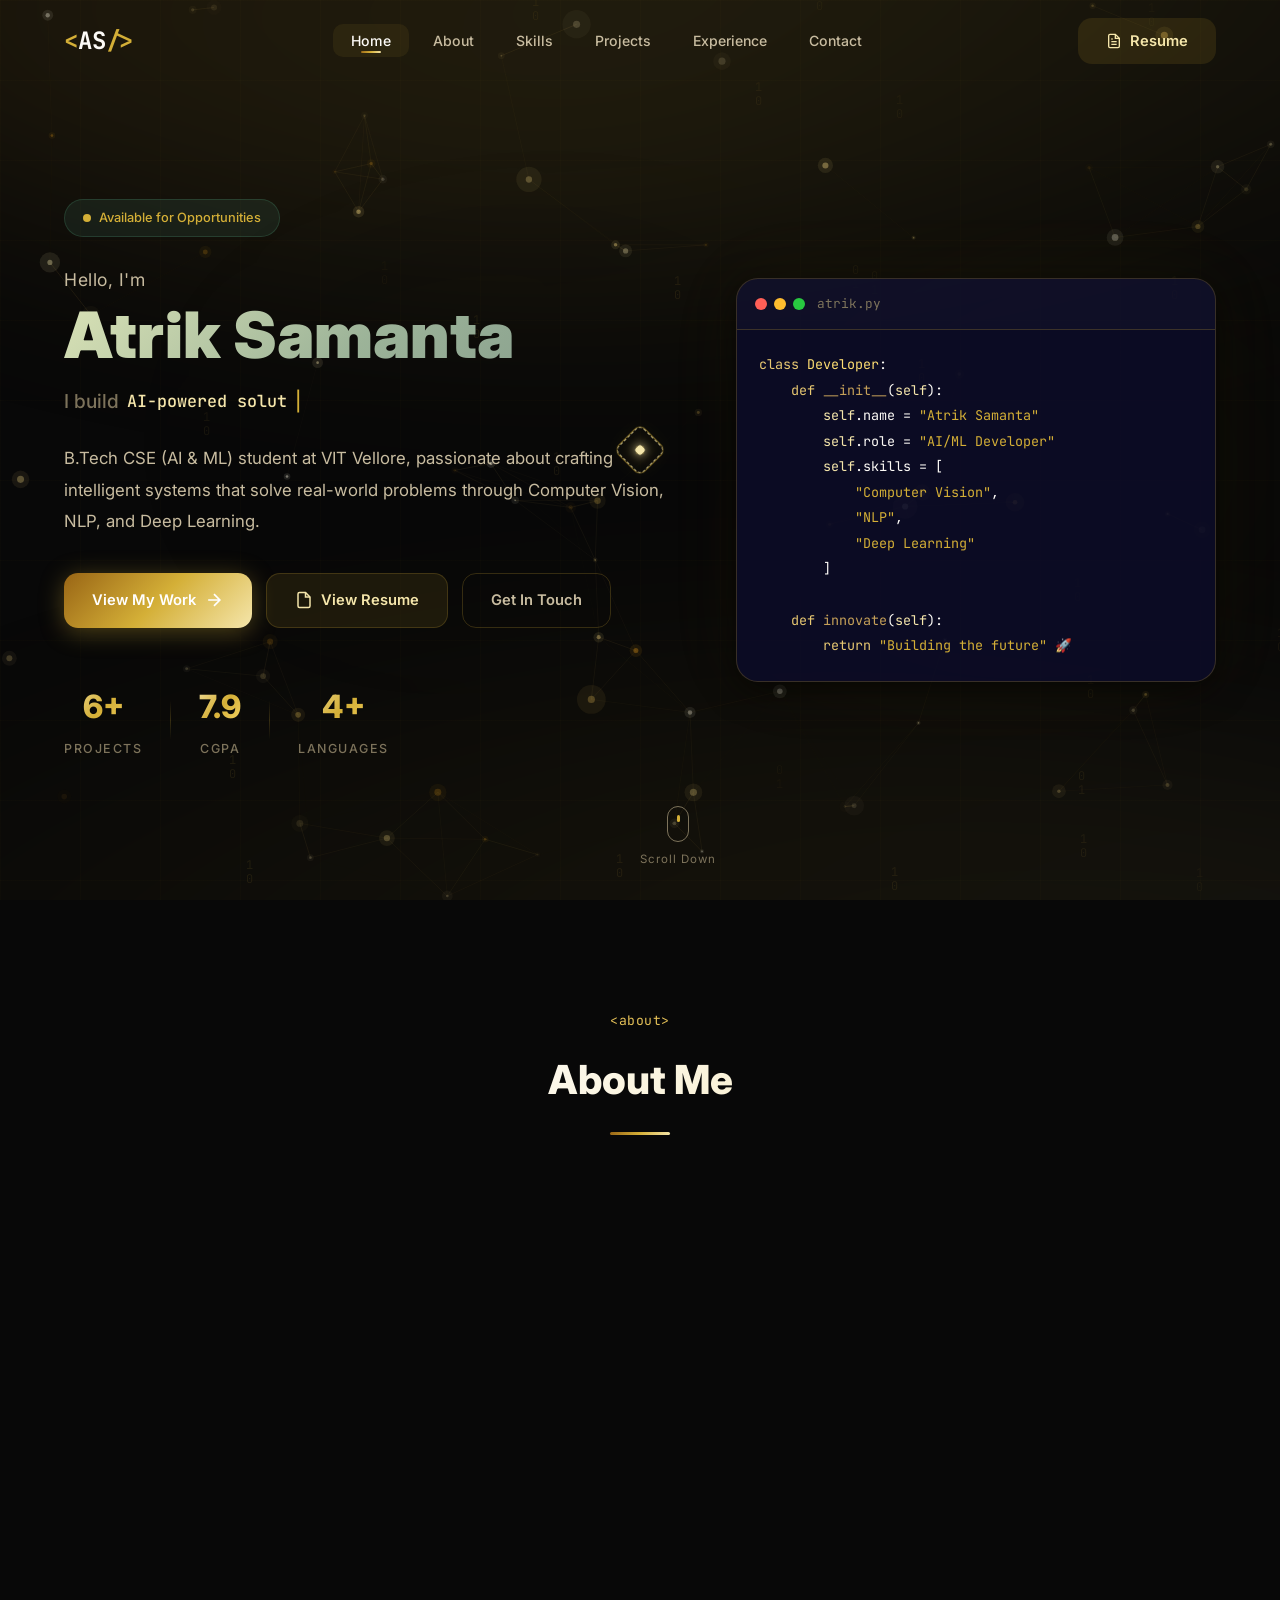
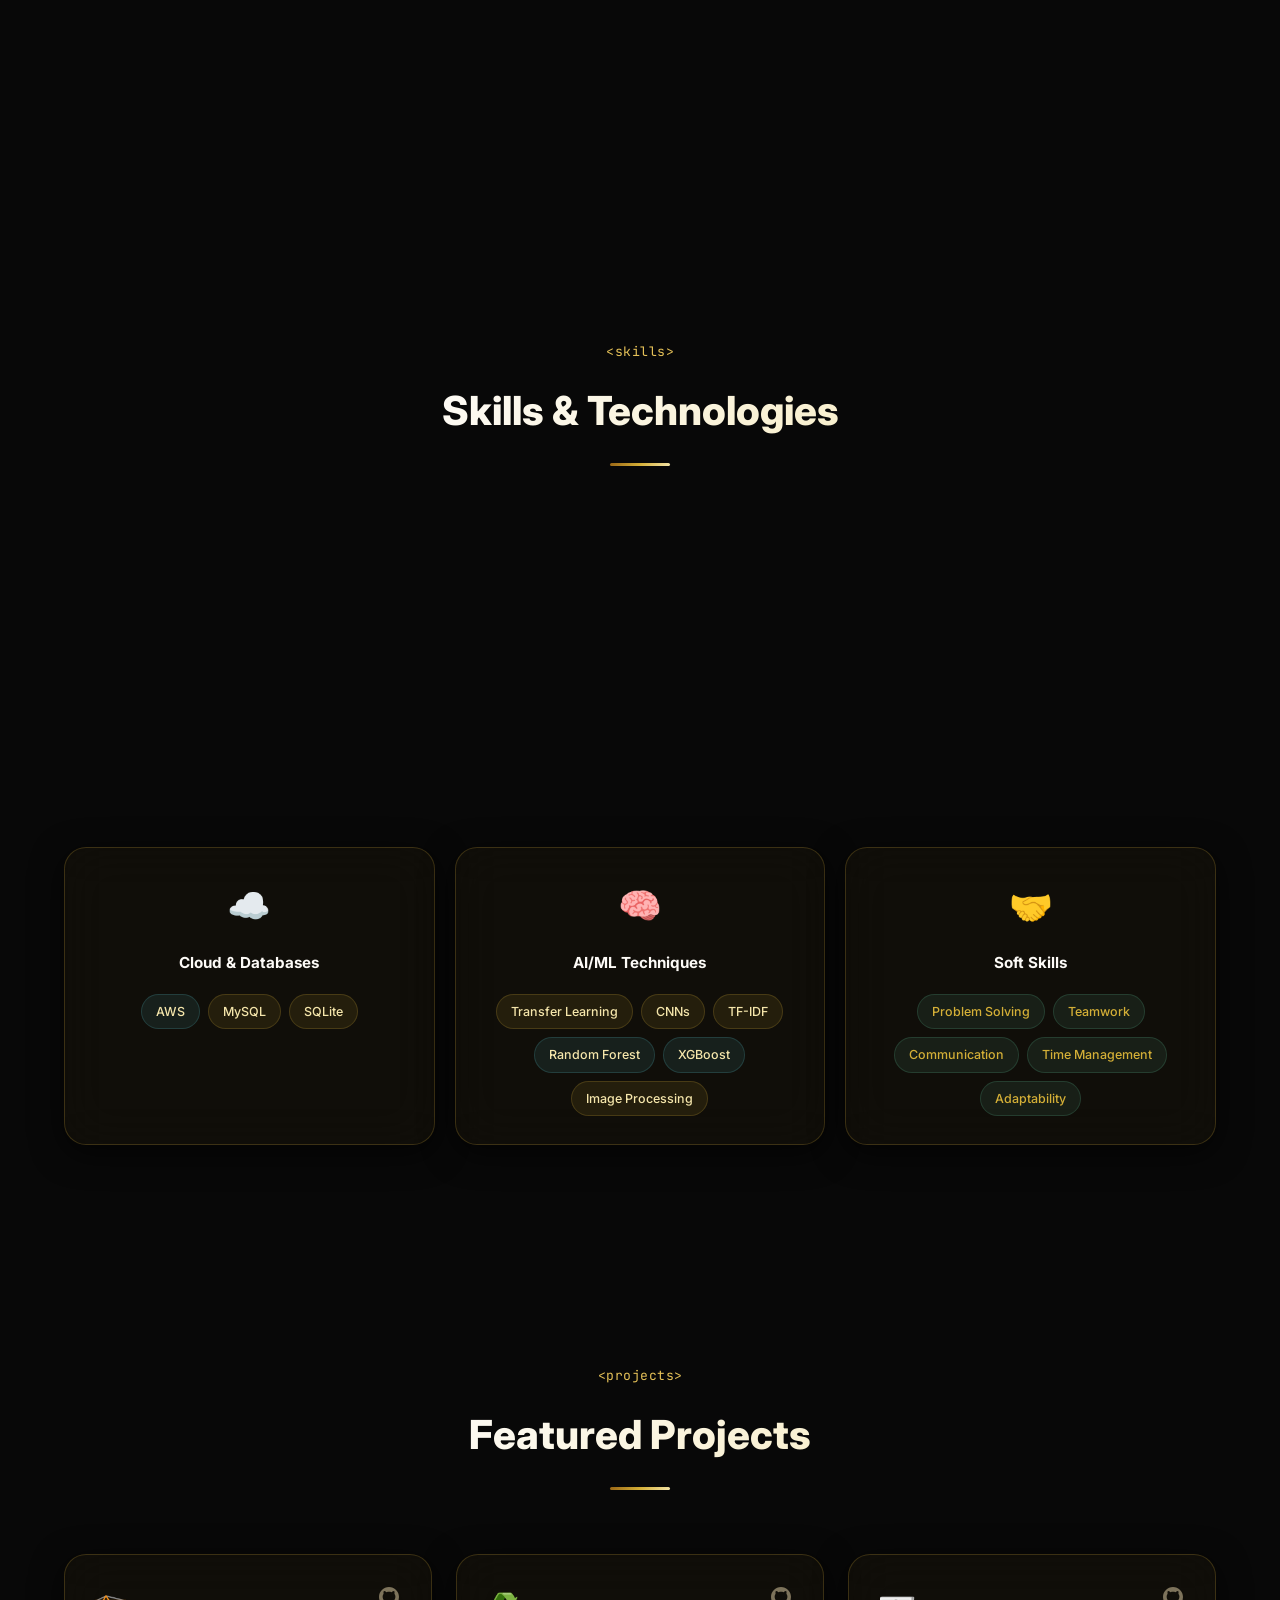
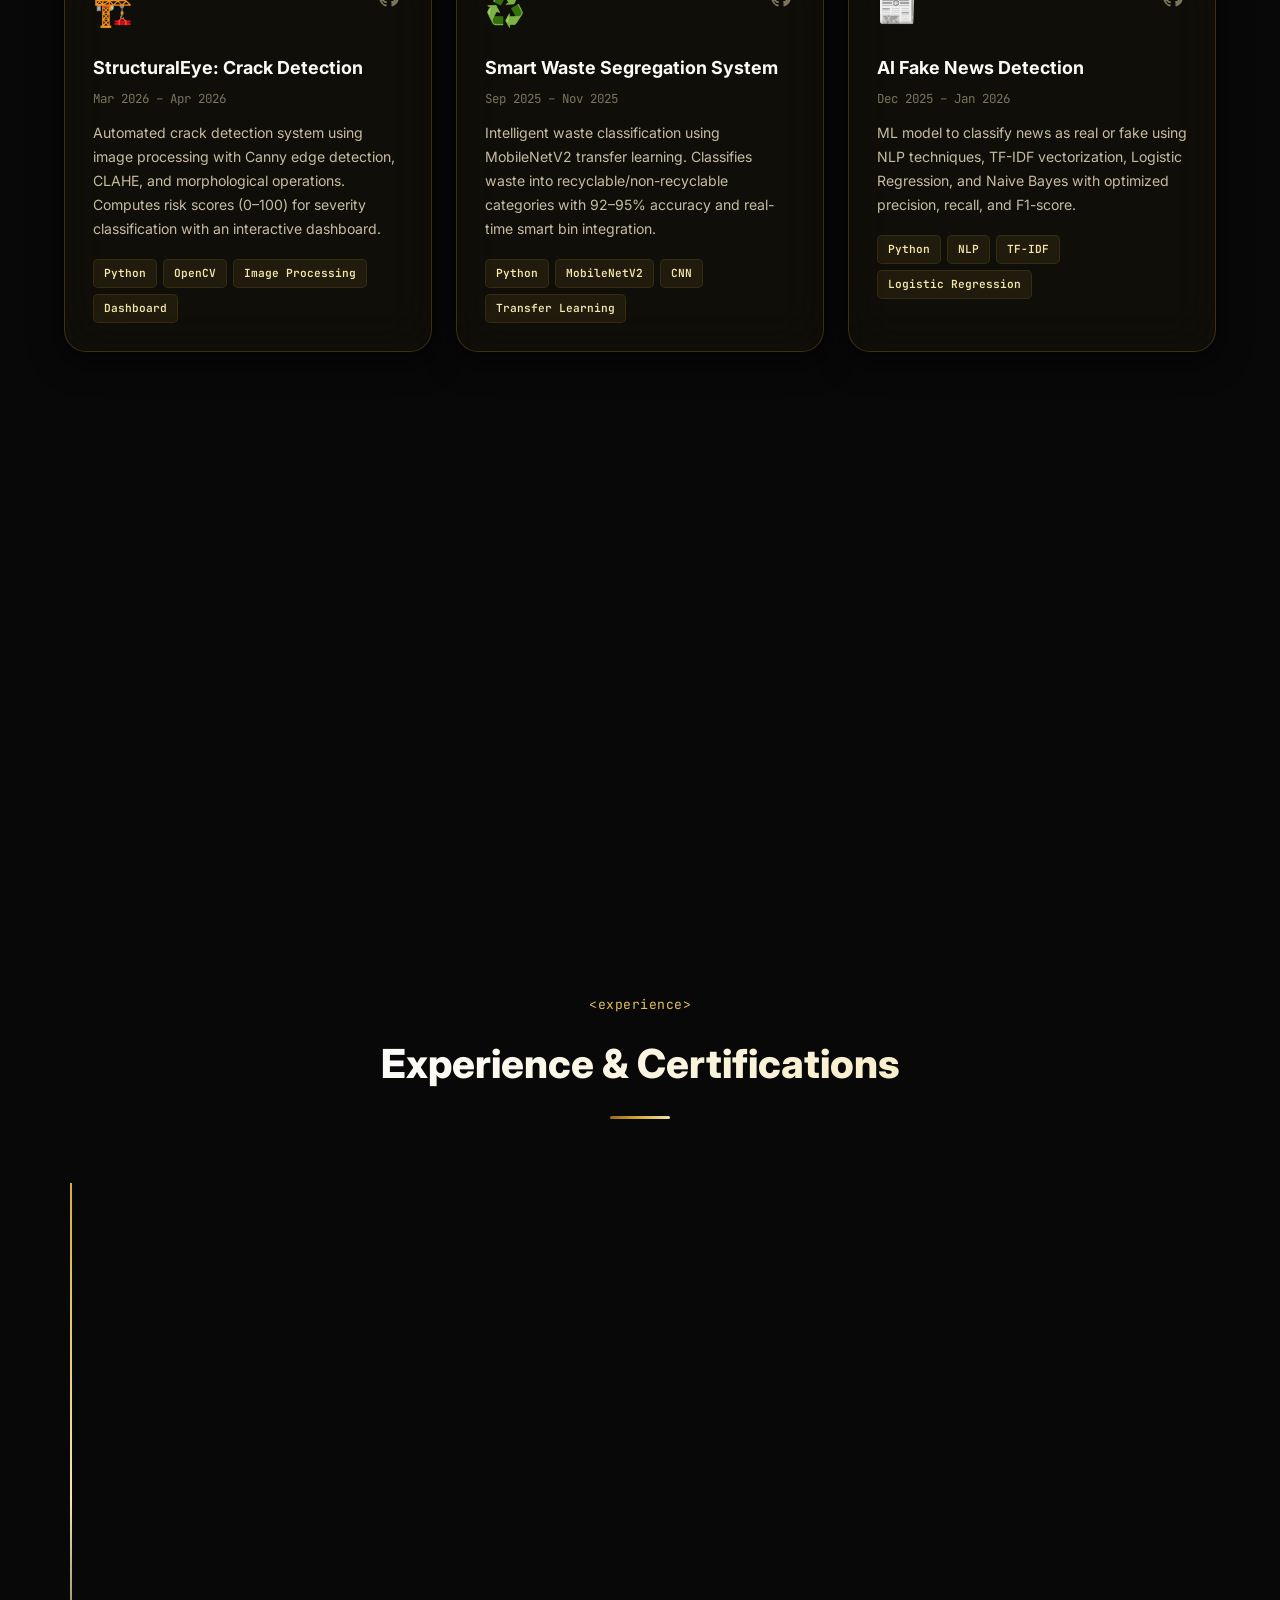
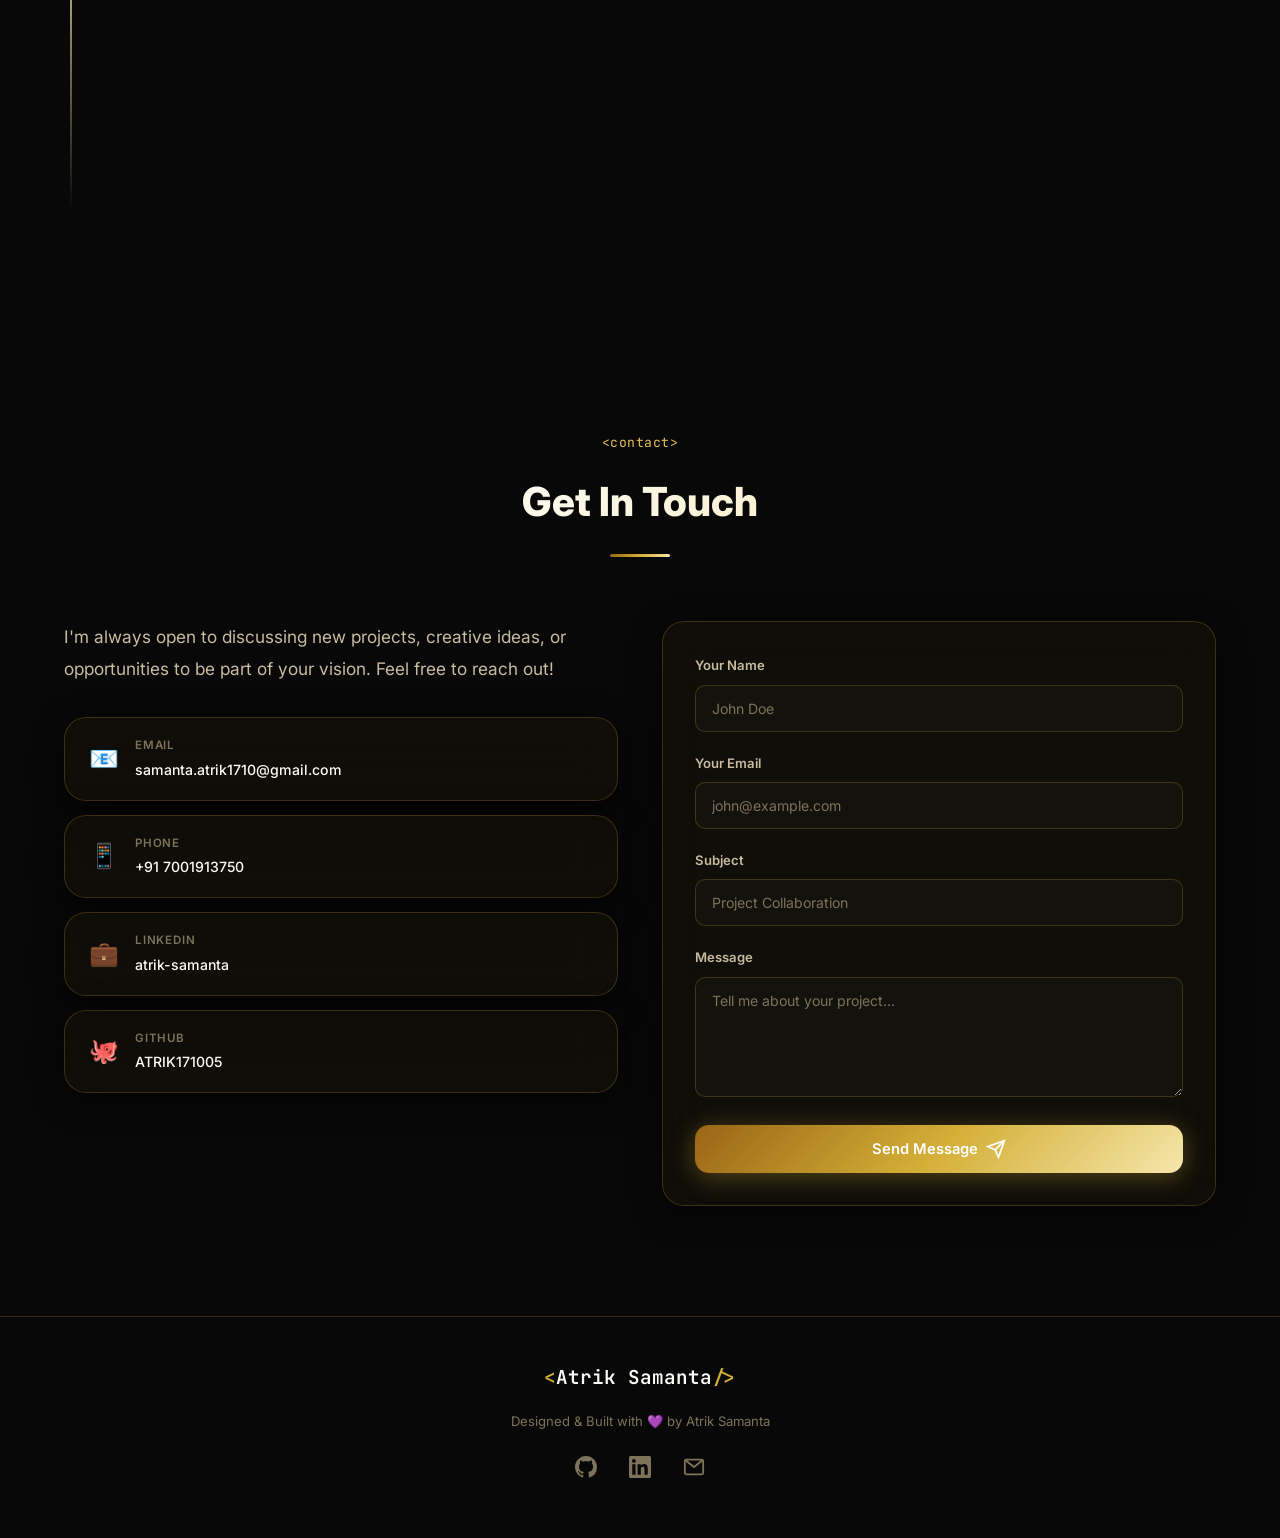
==== index.html @ 97727504 "feat: initial commit of Luxury Black & Gold Royal AI Portfolio with Diamond Stardust Cursor" ====
<!DOCTYPE html>
<html lang="en">
<head>
    <meta charset="UTF-8">
    <meta name="viewport" content="width=device-width, initial-scale=1.0">
    <meta name="description" content="Atrik Samanta — AI/ML Developer & Computer Science Student at VIT Vellore. Portfolio showcasing projects in Computer Vision, NLP, and Deep Learning.">
    <meta name="keywords" content="Atrik Samanta, AI, ML, Machine Learning, Computer Vision, NLP, Portfolio, VIT Vellore">
    <meta name="author" content="Atrik Samanta">
    <title>Atrik Samanta | AI/ML Developer Portfolio</title>
    <link rel="preconnect" href="https://fonts.googleapis.com">
    <link rel="preconnect" href="https://fonts.gstatic.com" crossorigin>
    <link href="https://fonts.googleapis.com/css2?family=Inter:wght@300;400;500;600;700;800;900&family=JetBrains+Mono:wght@400;500;600&display=swap" rel="stylesheet">
    <link rel="stylesheet" href="style.css">
</head>
<body>
    <!-- Interactive Cursor -->
    <div class="cursor-dot" id="cursorDot"></div>
    <div class="cursor-ring" id="cursorRing"></div>
    <canvas class="cursor-canvas" id="cursorCanvas"></canvas>

    <!-- Animated Background -->
    <div class="bg-animation">
        <div class="aurora aurora-1"></div>
        <div class="aurora aurora-2"></div>
        <div class="aurora aurora-3"></div>
        <canvas id="particleCanvas" class="particle-canvas"></canvas>
        <div class="floating-ai-glyphs">
            <div class="ai-glyph glyph-1">f(x) = σ(W<sup>T</sup>x + b)</div>
            <div class="ai-glyph glyph-2">01001001 01001110</div>
            <div class="ai-glyph glyph-3">∇L(θ) = ∂J/∂W</div>
            <div class="ai-glyph glyph-4">import torch.nn as nn</div>
            <div class="ai-glyph glyph-5">Epoch 100/100 • loss: 0.012</div>
            <div class="ai-glyph glyph-6">Transformer • Attention(Q,K,V)</div>
            <div class="ai-glyph glyph-7">CNN • YOLO • MobileNetV2</div>
            <div class="ai-glyph glyph-8">λ = 0.001 • Adam(lr=3e-4)</div>
        </div>
        <div class="grid-overlay"></div>
    </div>

    <!-- Resume Modal -->
    <div class="resume-modal" id="resumeModal">
        <div class="resume-modal-overlay" id="resumeOverlay"></div>
        <div class="resume-modal-content">
            <div class="resume-modal-header">
                <h3>📄 My Resume</h3>
                <div class="resume-actions">
                    <a href="resume.pdf" download="Atrik_Samanta_Resume.pdf" class="btn btn-small btn-accent">
                        <svg width="16" height="16" viewBox="0 0 24 24" fill="none" stroke="currentColor" stroke-width="2"><path d="M21 15v4a2 2 0 01-2 2H5a2 2 0 01-2-2v-4M7 10l5 5 5-5M12 15V3"/></svg>
                        <span>Download</span>
                    </a>
                    <button class="resume-close" id="resumeClose">
                        <svg width="24" height="24" viewBox="0 0 24 24" fill="none" stroke="currentColor" stroke-width="2"><path d="M18 6L6 18M6 6l12 12"/></svg>
                    </button>
                </div>
            </div>
            <div class="resume-modal-body">
                <iframe src="resume.pdf" id="resumeFrame" title="Resume"></iframe>
            </div>
        </div>
    </div>

    <!-- Navigation -->
    <nav class="navbar" id="navbar">
        <div class="nav-container">
            <a href="#hero" class="nav-logo">
                <span class="logo-bracket">&lt;</span>AS<span class="logo-bracket">/&gt;</span>
            </a>
            <ul class="nav-links" id="navLinks">
                <li><a href="#hero" class="nav-link active">Home</a></li>
                <li><a href="#about" class="nav-link">About</a></li>
                <li><a href="#skills" class="nav-link">Skills</a></li>
                <li><a href="#projects" class="nav-link">Projects</a></li>
                <li><a href="#experience" class="nav-link">Experience</a></li>
                <li><a href="#contact" class="nav-link">Contact</a></li>
            </ul>
            <div class="nav-right">
                <button class="btn btn-nav btn-resume" id="navResumeBtn">
                    <svg width="16" height="16" viewBox="0 0 24 24" fill="none" stroke="currentColor" stroke-width="2"><path d="M14 2H6a2 2 0 00-2 2v16a2 2 0 002 2h12a2 2 0 002-2V8z"/><polyline points="14 2 14 8 20 8"/><line x1="16" y1="13" x2="8" y2="13"/><line x1="16" y1="17" x2="8" y2="17"/><polyline points="10 9 9 9 8 9"/></svg>
                    <span>Resume</span>
                </button>
                <button class="nav-toggle" id="navToggle" aria-label="Toggle navigation">
                    <span></span><span></span><span></span>
                </button>
            </div>
        </div>
    </nav>

    <!-- Hero Section -->
    <section class="hero" id="hero">
        <div class="hero-content">
            <div class="hero-badge">
                <span class="badge-dot"></span>
                <span>Available for Opportunities</span>
            </div>
            <h1 class="hero-title">
                <span class="hero-greeting">Hello, I'm</span>
                <span class="hero-name" id="heroName">Atrik Samanta</span>
                <span class="hero-role">
                    <span class="role-prefix">I build</span>
                    <span class="typed-text" id="typedText"></span>
                    <span class="cursor-blink">|</span>
                </span>
            </h1>
            <p class="hero-description">
                B.Tech CSE (AI & ML) student at VIT Vellore, passionate about crafting intelligent systems 
                that solve real-world problems through Computer Vision, NLP, and Deep Learning.
            </p>
            <div class="hero-cta">
                <a href="#projects" class="btn btn-primary">
                    <span>View My Work</span>
                    <svg width="20" height="20" viewBox="0 0 24 24" fill="none" stroke="currentColor" stroke-width="2"><path d="M5 12h14M12 5l7 7-7 7"/></svg>
                </a>
                <button class="btn btn-secondary" id="heroResumeBtn">
                    <svg width="18" height="18" viewBox="0 0 24 24" fill="none" stroke="currentColor" stroke-width="2"><path d="M14 2H6a2 2 0 00-2 2v16a2 2 0 002 2h12a2 2 0 002-2V8z"/><polyline points="14 2 14 8 20 8"/></svg>
                    <span>View Resume</span>
                </button>
                <a href="#contact" class="btn btn-ghost">
                    <span>Get In Touch</span>
                </a>
            </div>
            <div class="hero-stats">
                <div class="stat">
                    <span class="stat-number" data-count="6">0</span>
                    <span class="stat-label">Projects</span>
                </div>
                <div class="stat-divider"></div>
                <div class="stat">
                    <span class="stat-number" data-count="7.9">0</span>
                    <span class="stat-label">CGPA</span>
                </div>
                <div class="stat-divider"></div>
                <div class="stat">
                    <span class="stat-number" data-count="4">0</span>
                    <span class="stat-label">Languages</span>
                </div>
            </div>
        </div>
        <div class="hero-visual">
            <div class="code-window">
                <div class="code-header">
                    <div class="code-dots">
                        <span class="dot dot-red"></span>
                        <span class="dot dot-yellow"></span>
                        <span class="dot dot-green"></span>
                    </div>
                    <span class="code-title">atrik.py</span>
                </div>
                <pre class="code-body"><code><span class="code-keyword">class</span> <span class="code-class">Developer</span>:
    <span class="code-keyword">def</span> <span class="code-func">__init__</span>(<span class="code-param">self</span>):
        <span class="code-param">self</span>.name = <span class="code-string">"Atrik Samanta"</span>
        <span class="code-param">self</span>.role = <span class="code-string">"AI/ML Developer"</span>
        <span class="code-param">self</span>.skills = [
            <span class="code-string">"Computer Vision"</span>,
            <span class="code-string">"NLP"</span>,
            <span class="code-string">"Deep Learning"</span>
        ]

    <span class="code-keyword">def</span> <span class="code-func">innovate</span>(<span class="code-param">self</span>):
        <span class="code-keyword">return</span> <span class="code-string">"Building the future"</span> <span class="code-comment">🚀</span></code></pre>
            </div>
        </div>
        <div class="scroll-indicator">
            <div class="scroll-mouse">
                <div class="scroll-wheel"></div>
            </div>
            <span>Scroll Down</span>
        </div>
    </section>

    <!-- About Section -->
    <section class="section" id="about">
        <div class="container">
            <div class="section-header">
                <span class="section-tag">&lt;about&gt;</span>
                <h2 class="section-title">About Me</h2>
                <div class="section-line"></div>
            </div>
            <div class="about-grid">
                <div class="about-text">
                    <p class="about-intro">
                        I'm a <span class="highlight">Computer Science & Engineering</span> student specializing in 
                        <span class="highlight">Artificial Intelligence & Machine Learning</span> at 
                        <span class="highlight">VIT Vellore</span> (2023–2027).
                    </p>
                    <p>
                        My passion lies at the intersection of AI and real-world impact. From building crack detection 
                        systems for structural safety to developing intelligent waste segregation models, I love turning 
                        complex problems into elegant, data-driven solutions.
                    </p>
                    <p>
                        Beyond the code, I've led event management as the Events Head of The Otaku Club and speak 
                        four languages — English, Hindi, Bengali, and German.
                    </p>
                    <div class="about-info-grid">
                        <div class="info-item">
                            <span class="info-icon">🎓</span>
                            <div>
                                <span class="info-label">Education</span>
                                <span class="info-value">B.Tech CSE (AI & ML)</span>
                            </div>
                        </div>
                        <div class="info-item">
                            <span class="info-icon">🏫</span>
                            <div>
                                <span class="info-label">University</span>
                                <span class="info-value">VIT Vellore</span>
                            </div>
                        </div>
                        <div class="info-item">
                            <span class="info-icon">📊</span>
                            <div>
                                <span class="info-label">CGPA</span>
                                <span class="info-value">7.9</span>
                            </div>
                        </div>
                        <div class="info-item">
                            <span class="info-icon">🌐</span>
                            <div>
                                <span class="info-label">Languages</span>
                                <span class="info-value">EN, HI, BN, DE</span>
                            </div>
                        </div>
                    </div>
                </div>
                <div class="about-card">
                    <div class="glass-card interests-card">
                        <h3>Areas of Interest</h3>
                        <div class="interest-tags">
                            <span class="interest-tag">🤖 Artificial Intelligence</span>
                            <span class="interest-tag">🧠 Machine Learning</span>
                            <span class="interest-tag">🔮 Deep Learning</span>
                            <span class="interest-tag">👁️ Computer Vision</span>
                            <span class="interest-tag">💬 Natural Language Processing</span>
                            <span class="interest-tag">📦 Operations Research</span>
                        </div>
                    </div>
                </div>
            </div>
        </div>
    </section>

    <!-- Skills Section -->
    <section class="section" id="skills">
        <div class="container">
            <div class="section-header">
                <span class="section-tag">&lt;skills&gt;</span>
                <h2 class="section-title">Skills & Technologies</h2>
                <div class="section-line"></div>
            </div>
            <div class="skills-grid">
                <div class="skill-category glass-card">
                    <div class="skill-icon">💻</div>
                    <h3>Languages</h3>
                    <div class="skill-tags">
                        <span class="skill-tag" data-level="advanced">Python</span>
                        <span class="skill-tag" data-level="advanced">C</span>
                        <span class="skill-tag" data-level="advanced">C++</span>
                        <span class="skill-tag" data-level="intermediate">Java</span>
                        <span class="skill-tag" data-level="intermediate">R</span>
                        <span class="skill-tag" data-level="advanced">SQL</span>
                        <span class="skill-tag" data-level="intermediate">HTML</span>
                        <span class="skill-tag" data-level="intermediate">JavaScript</span>
                        <span class="skill-tag" data-level="intermediate">CSS</span>
                    </div>
                </div>
                <div class="skill-category glass-card">
                    <div class="skill-icon">⚙️</div>
                    <h3>Frameworks & Libraries</h3>
                    <div class="skill-tags">
                        <span class="skill-tag" data-level="advanced">OpenCV</span>
                        <span class="skill-tag" data-level="advanced">NumPy</span>
                        <span class="skill-tag" data-level="advanced">Pandas</span>
                        <span class="skill-tag" data-level="intermediate">Streamlit</span>
                        <span class="skill-tag" data-level="intermediate">Plotly</span>
                        <span class="skill-tag" data-level="intermediate">NetworkX</span>
                        <span class="skill-tag" data-level="intermediate">Google OR-Tools</span>
                        <span class="skill-tag" data-level="intermediate">Folium</span>
                    </div>
                </div>
                <div class="skill-category glass-card">
                    <div class="skill-icon">🛠️</div>
                    <h3>Developer Tools</h3>
                    <div class="skill-tags">
                        <span class="skill-tag" data-level="advanced">Git</span>
                        <span class="skill-tag" data-level="advanced">GitHub</span>
                        <span class="skill-tag" data-level="advanced">VS Code</span>
                        <span class="skill-tag" data-level="advanced">Jupyter Notebook</span>
                        <span class="skill-tag" data-level="advanced">Google Colab</span>
                    </div>
                </div>
                <div class="skill-category glass-card">
                    <div class="skill-icon">☁️</div>
                    <h3>Cloud & Databases</h3>
                    <div class="skill-tags">
                        <span class="skill-tag" data-level="intermediate">AWS</span>
                        <span class="skill-tag" data-level="advanced">MySQL</span>
                        <span class="skill-tag" data-level="advanced">SQLite</span>
                    </div>
                </div>
                <div class="skill-category glass-card">
                    <div class="skill-icon">🧠</div>
                    <h3>AI/ML Techniques</h3>
                    <div class="skill-tags">
                        <span class="skill-tag" data-level="advanced">Transfer Learning</span>
                        <span class="skill-tag" data-level="advanced">CNNs</span>
                        <span class="skill-tag" data-level="advanced">TF-IDF</span>
                        <span class="skill-tag" data-level="intermediate">Random Forest</span>
                        <span class="skill-tag" data-level="intermediate">XGBoost</span>
                        <span class="skill-tag" data-level="advanced">Image Processing</span>
                    </div>
                </div>
                <div class="skill-category glass-card">
                    <div class="skill-icon">🤝</div>
                    <h3>Soft Skills</h3>
                    <div class="skill-tags">
                        <span class="skill-tag" data-level="soft">Problem Solving</span>
                        <span class="skill-tag" data-level="soft">Teamwork</span>
                        <span class="skill-tag" data-level="soft">Communication</span>
                        <span class="skill-tag" data-level="soft">Time Management</span>
                        <span class="skill-tag" data-level="soft">Adaptability</span>
                    </div>
                </div>
            </div>
        </div>
    </section>

    <!-- Projects Section -->
    <section class="section" id="projects">
        <div class="container">
            <div class="section-header">
                <span class="section-tag">&lt;projects&gt;</span>
                <h2 class="section-title">Featured Projects</h2>
                <div class="section-line"></div>
            </div>
            <div class="projects-grid">
                <div class="project-card glass-card" data-category="cv">
                    <div class="project-header">
                        <div class="project-icon">🏗️</div>
                        <div class="project-links">
                            <a href="https://github.com/ATRIK171005" target="_blank" class="project-link" title="GitHub">
                                <svg width="20" height="20" viewBox="0 0 24 24" fill="currentColor"><path d="M12 0C5.37 0 0 5.37 0 12c0 5.31 3.435 9.795 8.205 11.385.6.105.825-.255.825-.57 0-.285-.015-1.23-.015-2.235-3.015.555-3.795-.735-4.035-1.41-.135-.345-.72-1.41-1.23-1.695-.42-.225-1.02-.78-.015-.795.945-.015 1.62.87 1.845 1.23 1.08 1.815 2.805 1.305 3.495.99.105-.78.42-1.305.765-1.605-2.67-.3-5.46-1.335-5.46-5.925 0-1.305.465-2.385 1.23-3.225-.12-.3-.54-1.53.12-3.18 0 0 1.005-.315 3.3 1.23.96-.27 1.98-.405 3-.405s2.04.135 3 .405c2.295-1.56 3.3-1.23 3.3-1.23.66 1.65.24 2.88.12 3.18.765.84 1.23 1.905 1.23 3.225 0 4.605-2.805 5.625-5.475 5.925.435.375.81 1.095.81 2.22 0 1.605-.015 2.895-.015 3.3 0 .315.225.69.825.57A12.02 12.02 0 0024 12c0-6.63-5.37-12-12-12z"/></svg>
                            </a>
                        </div>
                    </div>
                    <h3 class="project-title">StructuralEye: Crack Detection</h3>
                    <p class="project-date">Mar 2026 – Apr 2026</p>
                    <p class="project-desc">Automated crack detection system using image processing with Canny edge detection, CLAHE, and morphological operations. Computes risk scores (0–100) for severity classification with an interactive dashboard.</p>
                    <div class="project-tech">
                        <span>Python</span><span>OpenCV</span><span>Image Processing</span><span>Dashboard</span>
                    </div>
                </div>
                <div class="project-card glass-card" data-category="ml">
                    <div class="project-header">
                        <div class="project-icon">♻️</div>
                        <div class="project-links">
                            <a href="https://github.com/ATRIK171005" target="_blank" class="project-link" title="GitHub">
                                <svg width="20" height="20" viewBox="0 0 24 24" fill="currentColor"><path d="M12 0C5.37 0 0 5.37 0 12c0 5.31 3.435 9.795 8.205 11.385.6.105.825-.255.825-.57 0-.285-.015-1.23-.015-2.235-3.015.555-3.795-.735-4.035-1.41-.135-.345-.72-1.41-1.23-1.695-.42-.225-1.02-.78-.015-.795.945-.015 1.62.87 1.845 1.23 1.08 1.815 2.805 1.305 3.495.99.105-.78.42-1.305.765-1.605-2.67-.3-5.46-1.335-5.46-5.925 0-1.305.465-2.385 1.23-3.225-.12-.3-.54-1.53.12-3.18 0 0 1.005-.315 3.3 1.23.96-.27 1.98-.405 3-.405s2.04.135 3 .405c2.295-1.56 3.3-1.23 3.3-1.23.66 1.65.24 2.88.12 3.18.765.84 1.23 1.905 1.23 3.225 0 4.605-2.805 5.625-5.475 5.925.435.375.81 1.095.81 2.22 0 1.605-.015 2.895-.015 3.3 0 .315.225.69.825.57A12.02 12.02 0 0024 12c0-6.63-5.37-12-12-12z"/></svg>
                            </a>
                        </div>
                    </div>
                    <h3 class="project-title">Smart Waste Segregation System</h3>
                    <p class="project-date">Sep 2025 – Nov 2025</p>
                    <p class="project-desc">Intelligent waste classification using MobileNetV2 transfer learning. Classifies waste into recyclable/non-recyclable categories with 92–95% accuracy and real-time smart bin integration.</p>
                    <div class="project-tech">
                        <span>Python</span><span>MobileNetV2</span><span>CNN</span><span>Transfer Learning</span>
                    </div>
                </div>
                <div class="project-card glass-card" data-category="nlp">
                    <div class="project-header">
                        <div class="project-icon">📰</div>
                        <div class="project-links">
                            <a href="https://github.com/ATRIK171005" target="_blank" class="project-link" title="GitHub">
                                <svg width="20" height="20" viewBox="0 0 24 24" fill="currentColor"><path d="M12 0C5.37 0 0 5.37 0 12c0 5.31 3.435 9.795 8.205 11.385.6.105.825-.255.825-.57 0-.285-.015-1.23-.015-2.235-3.015.555-3.795-.735-4.035-1.41-.135-.345-.72-1.41-1.23-1.695-.42-.225-1.02-.78-.015-.795.945-.015 1.62.87 1.845 1.23 1.08 1.815 2.805 1.305 3.495.99.105-.78.42-1.305.765-1.605-2.67-.3-5.46-1.335-5.46-5.925 0-1.305.465-2.385 1.23-3.225-.12-.3-.54-1.53.12-3.18 0 0 1.005-.315 3.3 1.23.96-.27 1.98-.405 3-.405s2.04.135 3 .405c2.295-1.56 3.3-1.23 3.3-1.23.66 1.65.24 2.88.12 3.18.765.84 1.23 1.905 1.23 3.225 0 4.605-2.805 5.625-5.475 5.925.435.375.81 1.095.81 2.22 0 1.605-.015 2.895-.015 3.3 0 .315.225.69.825.57A12.02 12.02 0 0024 12c0-6.63-5.37-12-12-12z"/></svg>
                            </a>
                        </div>
                    </div>
                    <h3 class="project-title">AI Fake News Detection</h3>
                    <p class="project-date">Dec 2025 – Jan 2026</p>
                    <p class="project-desc">ML model to classify news as real or fake using NLP techniques, TF-IDF vectorization, Logistic Regression, and Naive Bayes with optimized precision, recall, and F1-score.</p>
                    <div class="project-tech">
                        <span>Python</span><span>NLP</span><span>TF-IDF</span><span>Logistic Regression</span>
                    </div>
                </div>
                <div class="project-card glass-card" data-category="security">
                    <div class="project-header">
                        <div class="project-icon">🛡️</div>
                        <div class="project-links">
                            <a href="https://github.com/ATRIK171005" target="_blank" class="project-link" title="GitHub">
                                <svg width="20" height="20" viewBox="0 0 24 24" fill="currentColor"><path d="M12 0C5.37 0 0 5.37 0 12c0 5.31 3.435 9.795 8.205 11.385.6.105.825-.255.825-.57 0-.285-.015-1.23-.015-2.235-3.015.555-3.795-.735-4.035-1.41-.135-.345-.72-1.41-1.23-1.695-.42-.225-1.02-.78-.015-.795.945-.015 1.62.87 1.845 1.23 1.08 1.815 2.805 1.305 3.495.99.105-.78.42-1.305.765-1.605-2.67-.3-5.46-1.335-5.46-5.925 0-1.305.465-2.385 1.23-3.225-.12-.3-.54-1.53.12-3.18 0 0 1.005-.315 3.3 1.23.96-.27 1.98-.405 3-.405s2.04.135 3 .405c2.295-1.56 3.3-1.23 3.3-1.23.66 1.65.24 2.88.12 3.18.765.84 1.23 1.905 1.23 3.225 0 4.605-2.805 5.625-5.475 5.925.435.375.81 1.095.81 2.22 0 1.605-.015 2.895-.015 3.3 0 .315.225.69.825.57A12.02 12.02 0 0024 12c0-6.63-5.37-12-12-12z"/></svg>
                            </a>
                        </div>
                    </div>
                    <h3 class="project-title">IoT Intrusion Detection System</h3>
                    <p class="project-date">Jul 2026 – Present</p>
                    <p class="project-desc">AI-driven IDS to detect, classify, and mitigate cyber threats across IoT networks. Analyzes high-dimensional network traffic using ML/DL to identify DoS attacks with low latency.</p>
                    <div class="project-tech">
                        <span>Python</span><span>Deep Learning</span><span>IoT Security</span><span>Network Analysis</span>
                    </div>
                    <div class="project-badge">In Progress</div>
                </div>
                <div class="project-card glass-card" data-category="optimization">
                    <div class="project-header">
                        <div class="project-icon">📦</div>
                        <div class="project-links">
                            <a href="https://github.com/ATRIK171005" target="_blank" class="project-link" title="GitHub">
                                <svg width="20" height="20" viewBox="0 0 24 24" fill="currentColor"><path d="M12 0C5.37 0 0 5.37 0 12c0 5.31 3.435 9.795 8.205 11.385.6.105.825-.255.825-.57 0-.285-.015-1.23-.015-2.235-3.015.555-3.795-.735-4.035-1.41-.135-.345-.72-1.41-1.23-1.695-.42-.225-1.02-.78-.015-.795.945-.015 1.62.87 1.845 1.23 1.08 1.815 2.805 1.305 3.495.99.105-.78.42-1.305.765-1.605-2.67-.3-5.46-1.335-5.46-5.925 0-1.305.465-2.385 1.23-3.225-.12-.3-.54-1.53.12-3.18 0 0 1.005-.315 3.3 1.23.96-.27 1.98-.405 3-.405s2.04.135 3 .405c2.295-1.56 3.3-1.23 3.3-1.23.66 1.65.24 2.88.12 3.18.765.84 1.23 1.905 1.23 3.225 0 4.605-2.805 5.625-5.475 5.925.435.375.81 1.095.81 2.22 0 1.605-.015 2.895-.015 3.3 0 .315.225.69.825.57A12.02 12.02 0 0024 12c0-6.63-5.37-12-12-12z"/></svg>
                            </a>
                        </div>
                    </div>
                    <h3 class="project-title">AI Logistics Network Optimizer</h3>
                    <p class="project-date">Jun 2026 – Jul 2026</p>
                    <p class="project-desc">Supply chain optimization using OR-Tools with LP. Features interactive Streamlit dashboards for shipment planning, warehouse monitoring, and ML-based demand forecasting.</p>
                    <div class="project-tech">
                        <span>Python</span><span>OR-Tools</span><span>Streamlit</span><span>XGBoost</span><span>SQLite</span>
                    </div>
                </div>
                <div class="project-card glass-card" data-category="optimization">
                    <div class="project-header">
                        <div class="project-icon">🚚</div>
                        <div class="project-links">
                            <a href="https://github.com/ATRIK171005" target="_blank" class="project-link" title="GitHub">
                                <svg width="20" height="20" viewBox="0 0 24 24" fill="currentColor"><path d="M12 0C5.37 0 0 5.37 0 12c0 5.31 3.435 9.795 8.205 11.385.6.105.825-.255.825-.57 0-.285-.015-1.23-.015-2.235-3.015.555-3.795-.735-4.035-1.41-.135-.345-.72-1.41-1.23-1.695-.42-.225-1.02-.78-.015-.795.945-.015 1.62.87 1.845 1.23 1.08 1.815 2.805 1.305 3.495.99.105-.78.42-1.305.765-1.605-2.67-.3-5.46-1.335-5.46-5.925 0-1.305.465-2.385 1.23-3.225-.12-.3-.54-1.53.12-3.18 0 0 1.005-.315 3.3 1.23.96-.27 1.98-.405 3-.405s2.04.135 3 .405c2.295-1.56 3.3-1.23 3.3-1.23.66 1.65.24 2.88.12 3.18.765.84 1.23 1.905 1.23 3.225 0 4.605-2.805 5.625-5.475 5.925.435.375.81 1.095.81 2.22 0 1.605-.015 2.895-.015 3.3 0 .315.225.69.825.57A12.02 12.02 0 0024 12c0-6.63-5.37-12-12-12z"/></svg>
                            </a>
                        </div>
                    </div>
                    <h3 class="project-title">VRPTW Route Optimizer</h3>
                    <p class="project-date">Jul 2026 – Aug 2026</p>
                    <p class="project-desc">Vehicle Routing with Time Windows using OR-Tools constraint programming. Interactive dashboard with Folium maps, Gantt charts, and OSRM-based real-world distance matrices.</p>
                    <div class="project-tech">
                        <span>Python</span><span>OR-Tools</span><span>Folium</span><span>OSRM</span><span>Streamlit</span>
                    </div>
                </div>
            </div>
        </div>
    </section>

    <!-- Experience Section -->
    <section class="section" id="experience">
        <div class="container">
            <div class="section-header">
                <span class="section-tag">&lt;experience&gt;</span>
                <h2 class="section-title">Experience & Certifications</h2>
                <div class="section-line"></div>
            </div>
            <div class="experience-grid">
                <div class="timeline">
                    <div class="timeline-item">
                        <div class="timeline-dot"></div>
                        <div class="timeline-content glass-card">
                            <div class="timeline-header">
                                <h3>IBM Advanced Generative AI Certification</h3>
                                <span class="timeline-date">May 2026 – Jul 2026</span>
                            </div>
                            <p class="timeline-org">IBM Career Education</p>
                            <ul class="timeline-details">
                                <li>Comprehensive knowledge of GenAI architectures — Foundation Models, Transformers, LLMs, GANs, VAEs, and Diffusion Models</li>
                                <li>Advanced prompt engineering: Zero-shot, Few-shot, Chain-of-Thought, Tree-of-Thought</li>
                                <li>Hands-on with IBM watsonx.ai, IBM Granite, Hugging Face, and GitHub Copilot</li>
                            </ul>
                            <div class="timeline-badge cert-badge">📜 Certification</div>
                        </div>
                    </div>
                    <div class="timeline-item">
                        <div class="timeline-dot"></div>
                        <div class="timeline-content glass-card">
                            <div class="timeline-header">
                                <h3>Events Head — The Otaku Club</h3>
                                <span class="timeline-date">2024 – 2025</span>
                            </div>
                            <p class="timeline-org">VIT Vellore</p>
                            <ul class="timeline-details">
                                <li>Formulated, structured, and executed various club events and interactive student activities</li>
                                <li>Led cross-functional student teams for logistics, marketing, and operations</li>
                            </ul>
                            <div class="timeline-badge leadership-badge">🏆 Leadership</div>
                        </div>
                    </div>
                </div>
                <div class="achievements-card glass-card">
                    <h3>🏅 Achievements</h3>
                    <div class="achievement-list">
                        <div class="achievement-item">
                            <div class="achievement-icon">🚀</div>
                            <p>Successfully built and deployed multiple end-to-end AI/ML projects focusing on Computer Vision and NLP</p>
                        </div>
                        <div class="achievement-item">
                            <div class="achievement-icon">👑</div>
                            <p>Elected and served as the Events Head of The Otaku Club (2024–2025)</p>
                        </div>
                        <div class="achievement-item">
                            <div class="achievement-icon">🎓</div>
                            <p>IBM Advanced Generative AI certified with expertise in LLMs, prompt engineering, and Responsible AI</p>
                        </div>
                    </div>
                </div>
            </div>
        </div>
    </section>

    <!-- Contact Section -->
    <section class="section" id="contact">
        <div class="container">
            <div class="section-header">
                <span class="section-tag">&lt;contact&gt;</span>
                <h2 class="section-title">Get In Touch</h2>
                <div class="section-line"></div>
            </div>
            <div class="contact-grid">
                <div class="contact-info">
                    <p class="contact-intro">
                        I'm always open to discussing new projects, creative ideas, or opportunities to be part of your vision. 
                        Feel free to reach out!
                    </p>
                    <div class="contact-methods">
                        <a href="mailto:samanta.atrik1710@gmail.com" class="contact-method glass-card">
                            <div class="contact-icon">📧</div>
                            <div>
                                <span class="contact-label">Email</span>
                                <span class="contact-value">samanta.atrik1710@gmail.com</span>
                            </div>
                        </a>
                        <a href="tel:+917001913750" class="contact-method glass-card">
                            <div class="contact-icon">📱</div>
                            <div>
                                <span class="contact-label">Phone</span>
                                <span class="contact-value">+91 7001913750</span>
                            </div>
                        </a>
                        <a href="https://linkedin.com/in/atrik-samanta" target="_blank" class="contact-method glass-card">
                            <div class="contact-icon">💼</div>
                            <div>
                                <span class="contact-label">LinkedIn</span>
                                <span class="contact-value">atrik-samanta</span>
                            </div>
                        </a>
                        <a href="https://github.com/ATRIK171005" target="_blank" class="contact-method glass-card">
                            <div class="contact-icon">🐙</div>
                            <div>
                                <span class="contact-label">GitHub</span>
                                <span class="contact-value">ATRIK171005</span>
                            </div>
                        </a>
                    </div>
                </div>
                <div class="contact-form-wrapper">
                    <form class="contact-form glass-card" id="contactForm">
                        <div class="form-group">
                            <label for="name">Your Name</label>
                            <input type="text" id="name" name="name" placeholder="John Doe" required>
                        </div>
                        <div class="form-group">
                            <label for="email">Your Email</label>
                            <input type="email" id="email" name="email" placeholder="john@example.com" required>
                        </div>
                        <div class="form-group">
                            <label for="subject">Subject</label>
                            <input type="text" id="subject" name="subject" placeholder="Project Collaboration" required>
                        </div>
                        <div class="form-group">
                            <label for="message">Message</label>
                            <textarea id="message" name="message" rows="5" placeholder="Tell me about your project..." required></textarea>
                        </div>
                        <button type="submit" class="btn btn-primary btn-full">
                            <span>Send Message</span>
                            <svg width="20" height="20" viewBox="0 0 24 24" fill="none" stroke="currentColor" stroke-width="2"><path d="M22 2L11 13M22 2l-7 20-4-9-9-4 20-7z"/></svg>
                        </button>
                    </form>
                </div>
            </div>
        </div>
    </section>

    <!-- Footer -->
    <footer class="footer">
        <div class="container">
            <div class="footer-content">
                <div class="footer-logo">
                    <span class="logo-bracket">&lt;</span>Atrik Samanta<span class="logo-bracket">/&gt;</span>
                </div>
                <p class="footer-text">Designed & Built with 💜 by Atrik Samanta</p>
                <div class="footer-socials">
                    <a href="https://github.com/ATRIK171005" target="_blank" aria-label="GitHub">
                        <svg width="22" height="22" viewBox="0 0 24 24" fill="currentColor"><path d="M12 0C5.37 0 0 5.37 0 12c0 5.31 3.435 9.795 8.205 11.385.6.105.825-.255.825-.57 0-.285-.015-1.23-.015-2.235-3.015.555-3.795-.735-4.035-1.41-.135-.345-.72-1.41-1.23-1.695-.42-.225-1.02-.78-.015-.795.945-.015 1.62.87 1.845 1.23 1.08 1.815 2.805 1.305 3.495.99.105-.78.42-1.305.765-1.605-2.67-.3-5.46-1.335-5.46-5.925 0-1.305.465-2.385 1.23-3.225-.12-.3-.54-1.53.12-3.18 0 0 1.005-.315 3.3 1.23.96-.27 1.98-.405 3-.405s2.04.135 3 .405c2.295-1.56 3.3-1.23 3.3-1.23.66 1.65.24 2.88.12 3.18.765.84 1.23 1.905 1.23 3.225 0 4.605-2.805 5.625-5.475 5.925.435.375.81 1.095.81 2.22 0 1.605-.015 2.895-.015 3.3 0 .315.225.69.825.57A12.02 12.02 0 0024 12c0-6.63-5.37-12-12-12z"/></svg>
                    </a>
                    <a href="https://linkedin.com/in/atrik-samanta" target="_blank" aria-label="LinkedIn">
                        <svg width="22" height="22" viewBox="0 0 24 24" fill="currentColor"><path d="M20.447 20.452h-3.554v-5.569c0-1.328-.027-3.037-1.852-3.037-1.853 0-2.136 1.445-2.136 2.939v5.667H9.351V9h3.414v1.561h.046c.477-.9 1.637-1.85 3.37-1.85 3.601 0 4.267 2.37 4.267 5.455v6.286zM5.337 7.433a2.062 2.062 0 01-2.063-2.065 2.064 2.064 0 112.063 2.065zm1.782 13.019H3.555V9h3.564v11.452zM22.225 0H1.771C.792 0 0 .774 0 1.729v20.542C0 23.227.792 24 1.771 24h20.451C23.2 24 24 23.227 24 22.271V1.729C24 .774 23.2 0 22.222 0h.003z"/></svg>
                    </a>
                    <a href="mailto:samanta.atrik1710@gmail.com" aria-label="Email">
                        <svg width="22" height="22" viewBox="0 0 24 24" fill="none" stroke="currentColor" stroke-width="2"><rect x="2" y="4" width="20" height="16" rx="2"/><path d="M22 4l-10 8L2 4"/></svg>
                    </a>
                </div>
            </div>
        </div>
    </footer>

    <script src="script.js"></script>
</body>
</html>
---- style.css ----
﻿/* ================================================
   ATRIK SAMANTA â€” PORTFOLIO
   Soothing Premium Glassmorphism Dark Theme
   ================================================ */

/* === CSS Variables / Design Tokens === */
:root {
    /* Palette: #080808 Â· #121212 Â· #D4AF37 Â· #F5E6AB */
    --bg-primary: #080808;
    --bg-secondary: #0f0f0f;
    --bg-tertiary: #161616;

    --glass-bg: rgba(212, 175, 55, 0.04);
    --glass-border: rgba(212, 175, 55, 0.22);
    --glass-shadow: 0 8px 32px rgba(0, 0, 0, 0.65);
    --glass-hover-bg: rgba(212, 175, 55, 0.08);
    --glass-hover-border: rgba(245, 230, 171, 0.45);

    --accent-primary: #D4AF37;
    --accent-secondary: #E5C158;
    --accent-tertiary: #F5E6AB;
    --accent-glow: rgba(212, 175, 55, 0.35);
    --accent-gradient: linear-gradient(135deg, #996515, #D4AF37, #F5E6AB);
    --accent-gradient-warm: linear-gradient(135deg, #F5E6AB, #D4AF37, #FFDF73);

    --cyan-accent: #F5E6AB;
    --cyan-glow: rgba(245, 230, 171, 0.25);
    --pink-accent: #E8C872;
    --green-accent: #D4AF37;
    --amber-accent: #FFDF73;
    --blue-accent: #C5A059;

    --text-primary: #FDFBF7;
    --text-secondary: #C8BCA0;
    --text-muted: #7D735B;

    --font-primary: 'Inter', -apple-system, BlinkMacSystemFont, sans-serif;
    --font-mono: 'JetBrains Mono', 'Fira Code', monospace;

    --radius-sm: 10px;
    --radius-md: 14px;
    --radius-lg: 22px;
    --radius-xl: 28px;

    --transition-fast: 0.2s cubic-bezier(0.4, 0, 0.2, 1);
    --transition-normal: 0.35s cubic-bezier(0.4, 0, 0.2, 1);
    --transition-slow: 0.6s cubic-bezier(0.4, 0, 0.2, 1);

    --max-width: 1200px;
    --section-padding: 110px;
}

/* === Reset & Base === */
*,
*::before,
*::after {
    margin: 0;
    padding: 0;
    box-sizing: border-box;
}

html {
    scroll-behavior: smooth;
    scrollbar-width: thin;
    scrollbar-color: var(--accent-primary) var(--bg-primary);
    cursor: none;
}

html::-webkit-scrollbar { width: 5px; }
html::-webkit-scrollbar-track { background: var(--bg-primary); }
html::-webkit-scrollbar-thumb { background: var(--accent-primary); border-radius: 3px; }

body {
    font-family: var(--font-primary);
    background: var(--bg-primary);
    color: var(--text-primary);
    line-height: 1.7;
    overflow-x: hidden;
    -webkit-font-smoothing: antialiased;
    -moz-osx-font-smoothing: grayscale;
    cursor: none;
}

a, button, input, textarea { cursor: none; }

a { text-decoration: none; color: inherit; }
ul { list-style: none; }
img { max-width: 100%; display: block; }

/* === Advanced AI Black & Gold Cyber-Cursor System === */
.cursor-dot {
    position: fixed;
    top: 0;
    left: 0;
    width: 8px;
    height: 8px;
    background: var(--accent-tertiary);
    border-radius: 2px;
    pointer-events: none;
    z-index: 10001;
    transform: translate(-50%, -50%) rotate(45deg);
    box-shadow: 0 0 10px var(--accent-tertiary), 0 0 22px var(--accent-primary);
    transition: width 0.15s ease, height 0.15s ease, background 0.15s ease, transform 0.2s cubic-bezier(0.16, 1, 0.3, 1);
}

.cursor-dot.hovering {
    width: 12px;
    height: 12px;
    background: #ffffff;
    box-shadow: 0 0 18px #ffffff, 0 0 35px var(--accent-primary);
    transform: translate(-50%, -50%) rotate(225deg);
}

.cursor-ring {
    position: fixed;
    top: 0;
    left: 0;
    width: 38px;
    height: 38px;
    border: 1.5px solid rgba(212, 175, 55, 0.55);
    border-radius: 8px;
    pointer-events: none;
    z-index: 10000;
    transform: translate(-50%, -50%) rotate(45deg);
    transition: width 0.28s cubic-bezier(0.16, 1, 0.3, 1), height 0.28s cubic-bezier(0.16, 1, 0.3, 1), border-color 0.2s ease, background 0.2s ease, box-shadow 0.2s ease, transform 0.35s cubic-bezier(0.16, 1, 0.3, 1), border-radius 0.25s ease;
}

/* AI Targeting Gold Diamond Ticks on Ring */
.cursor-ring::before,
.cursor-ring::after {
    content: '';
    position: absolute;
    top: 50%;
    left: 50%;
    transform: translate(-50%, -50%);
    pointer-events: none;
    transition: all 0.25s cubic-bezier(0.16, 1, 0.3, 1);
}

.cursor-ring::before {
    width: 100%;
    height: 100%;
    border-radius: 6px;
    border: 1px dashed rgba(245, 230, 171, 0.7);
    animation: rotate-reticle 10s linear infinite;
}

.cursor-ring::after {
    width: 8px;
    height: 8px;
    border-radius: 1px;
    background: transparent;
    border: 1px solid rgba(212, 175, 55, 0.4);
    transform: translate(-50%, -50%) rotate(45deg);
}

@keyframes rotate-reticle {
    0% { transform: translate(-50%, -50%) rotate(0deg); }
    100% { transform: translate(-50%, -50%) rotate(360deg); }
}

.cursor-ring.hovering {
    width: 56px;
    height: 56px;
    border-color: rgba(245, 230, 171, 0.95);
    background: rgba(212, 175, 55, 0.12);
    border-radius: 14px;
    transform: translate(-50%, -50%) rotate(135deg);
    box-shadow: 0 0 28px rgba(212, 175, 55, 0.4), inset 0 0 16px rgba(212, 175, 55, 0.2);
}

.cursor-ring.hovering::before {
    border-style: solid;
    border-color: rgba(245, 230, 171, 0.6);
    width: 68px;
    height: 68px;
    border-radius: 16px;
    animation-duration: 3.5s;
}

.cursor-ring.clicking {
    width: 26px;
    height: 26px;
    border-color: #ffffff;
    background: rgba(245, 230, 171, 0.35);
    transform: translate(-50%, -50%) rotate(90deg);
    box-shadow: 0 0 35px #ffffff, 0 0 20px var(--accent-primary);
}

.cursor-canvas {
    position: fixed;
    top: 0;
    left: 0;
    width: 100%;
    height: 100%;
    pointer-events: none;
    z-index: 9999;
}

/* === Animated Background === */
.bg-animation {
    position: fixed;
    top: 0;
    left: 0;
    width: 100%;
    height: 100%;
    z-index: 0;
    pointer-events: none;
    overflow: hidden;
}

/* Aurora / Northern Lights Effect */
.aurora {
    position: absolute;
    width: 150%;
    height: 60%;
    border-radius: 50%;
    filter: blur(120px);
    opacity: 0.12;
    animation: aurora-drift 25s infinite ease-in-out;
}

.aurora-1 {
    background: linear-gradient(135deg, #996515, #D4AF37, transparent);
    top: -30%;
    left: -20%;
    animation-delay: 0s;
}

.aurora-2 {
    background: linear-gradient(135deg, transparent, #D4AF37, #F5E6AB);
    bottom: -35%;
    right: -25%;
    animation-delay: -8s;
    opacity: 0.06;
    animation-duration: 30s;
}

.aurora-3 {
    background: linear-gradient(135deg, #080808, transparent, #D4AF37);
    top: 30%;
    left: 20%;
    width: 80%;
    height: 40%;
    animation-delay: -16s;
    opacity: 0.08;
    animation-duration: 35s;
}

@keyframes aurora-drift {
    0%, 100% { transform: translate(0, 0) rotate(0deg) scale(1); }
    25% { transform: translate(60px, -40px) rotate(3deg) scale(1.03); }
    50% { transform: translate(-40px, 30px) rotate(-2deg) scale(0.97); }
    75% { transform: translate(30px, 50px) rotate(1deg) scale(1.02); }
}

/* Floating AI / CSE Glyphs */
.floating-ai-glyphs {
    position: absolute;
    width: 100%;
    height: 100%;
    pointer-events: none;
}

.ai-glyph {
    position: absolute;
    font-family: var(--font-mono);
    font-size: 0.85rem;
    font-weight: 600;
    color: var(--accent-tertiary);
    background: rgba(60, 61, 55, 0.4);
    border: 1px solid rgba(212, 175, 55, 0.15);
    padding: 6px 14px;
    border-radius: 50px;
    backdrop-filter: blur(8px);
    opacity: 0;
    animation: glyph-float linear infinite;
    white-space: nowrap;
    box-shadow: 0 4px 20px rgba(0, 0, 0, 0.3);
}

.glyph-1 { top: 18%; left: 8%; animation-duration: 22s; animation-delay: 0s; }
.glyph-2 { top: 38%; left: 80%; animation-duration: 26s; animation-delay: -4s; color: var(--text-secondary); }
.glyph-3 { top: 68%; left: 15%; animation-duration: 24s; animation-delay: -8s; }
.glyph-4 { top: 22%; left: 65%; animation-duration: 28s; animation-delay: -12s; color: #8c9b87; }
.glyph-5 { top: 52%; left: 45%; animation-duration: 20s; animation-delay: -3s; }
.glyph-6 { top: 78%; left: 70%; animation-duration: 30s; animation-delay: -16s; }
.glyph-7 { top: 12%; left: 42%; animation-duration: 25s; animation-delay: -7s; }
.glyph-8 { top: 88%; left: 32%; animation-duration: 23s; animation-delay: -11s; }

@keyframes glyph-float {
    0% {
        transform: translate(0, 0) scale(0.8);
        opacity: 0;
    }
    15% {
        opacity: var(--shape-opacity, 0.35);
        transform: scale(1);
    }
    50% {
        transform: translate(calc(var(--drift-x, 60px)), calc(var(--drift-y, -90px))) scale(1.05);
    }
    85% {
        opacity: var(--shape-opacity, 0.35);
        transform: translate(calc(var(--drift-x, 60px) * -0.3), calc(var(--drift-y, -90px) * -0.6)) scale(0.95);
    }
    100% {
        transform: translate(0, 0) scale(0.8);
        opacity: 0;
    }
}

/* Particle Canvas */
.particle-canvas {
    position: absolute;
    top: 0;
    left: 0;
    width: 100%;
    height: 100%;
}

.grid-overlay {
    position: absolute;
    top: 0;
    left: 0;
    width: 100%;
    height: 100%;
    background-image:
        linear-gradient(rgba(212, 175, 55, 0.02) 1px, transparent 1px),
        linear-gradient(90deg, rgba(212, 175, 55, 0.02) 1px, transparent 1px);
    background-size: 80px 80px;
}

/* === Resume Modal === */
.resume-modal {
    position: fixed;
    top: 0;
    left: 0;
    width: 100%;
    height: 100%;
    z-index: 9998;
    display: flex;
    align-items: center;
    justify-content: center;
    opacity: 0;
    visibility: hidden;
    transition: all 0.4s cubic-bezier(0.4, 0, 0.2, 1);
}

.resume-modal.active {
    opacity: 1;
    visibility: visible;
}

.resume-modal-overlay {
    position: absolute;
    top: 0;
    left: 0;
    width: 100%;
    height: 100%;
    background: rgba(7, 7, 26, 0.85);
    backdrop-filter: blur(10px);
    -webkit-backdrop-filter: blur(10px);
}

.resume-modal-content {
    position: relative;
    width: 90%;
    max-width: 900px;
    height: 85vh;
    background: rgba(15, 15, 42, 0.95);
    border: 1px solid var(--glass-border);
    border-radius: var(--radius-xl);
    overflow: hidden;
    box-shadow: 0 25px 80px rgba(0, 0, 0, 0.6), 0 0 60px var(--accent-glow);
    transform: scale(0.9) translateY(30px);
    transition: transform 0.4s cubic-bezier(0.4, 0, 0.2, 1);
}

.resume-modal.active .resume-modal-content {
    transform: scale(1) translateY(0);
}

.resume-modal-header {
    display: flex;
    align-items: center;
    justify-content: space-between;
    padding: 18px 28px;
    border-bottom: 1px solid var(--glass-border);
    background: rgba(255, 255, 255, 0.02);
}

.resume-modal-header h3 {
    font-size: 1.1rem;
    font-weight: 700;
    color: var(--text-primary);
}

.resume-actions {
    display: flex;
    align-items: center;
    gap: 12px;
}

.btn-small {
    padding: 8px 16px;
    font-size: 0.8rem;
    border-radius: var(--radius-sm);
}

.btn-accent {
    background: var(--accent-gradient);
    color: white;
    border: none;
    font-weight: 600;
    font-family: var(--font-primary);
    display: inline-flex;
    align-items: center;
    gap: 6px;
    transition: all var(--transition-normal);
}

.btn-accent:hover {
    transform: translateY(-2px);
    box-shadow: 0 4px 20px var(--accent-glow);
}

.resume-close {
    background: rgba(255, 255, 255, 0.05);
    border: 1px solid var(--glass-border);
    border-radius: var(--radius-sm);
    color: var(--text-secondary);
    padding: 6px;
    display: flex;
    align-items: center;
    justify-content: center;
    transition: all var(--transition-fast);
}

.resume-close:hover {
    background: rgba(239, 68, 68, 0.15);
    border-color: rgba(239, 68, 68, 0.3);
    color: #ef4444;
}

.resume-modal-body {
    height: calc(100% - 62px);
}

.resume-modal-body iframe {
    width: 100%;
    height: 100%;
    border: none;
    background: white;
}

/* === Container === */
.container {
    max-width: var(--max-width);
    margin: 0 auto;
    padding: 0 24px;
}

/* === Glass Card === */
.glass-card {
    background: var(--glass-bg);
    border: 1px solid var(--glass-border);
    border-radius: var(--radius-lg);
    backdrop-filter: blur(24px);
    -webkit-backdrop-filter: blur(24px);
    box-shadow: var(--glass-shadow);
    transition: all var(--transition-normal);
}

.glass-card:hover {
    background: var(--glass-hover-bg);
    border-color: var(--glass-hover-border);
    transform: translateY(-5px);
    box-shadow: 0 16px 48px rgba(0, 0, 0, 0.45), 0 0 40px rgba(212, 175, 55, 0.08);
}

/* === Navigation === */
.navbar {
    position: fixed;
    top: 0;
    left: 0;
    width: 100%;
    z-index: 1000;
    padding: 18px 0;
    transition: all var(--transition-normal);
}

.navbar.scrolled {
    background: rgba(7, 7, 26, 0.8);
    backdrop-filter: blur(24px);
    -webkit-backdrop-filter: blur(24px);
    border-bottom: 1px solid var(--glass-border);
    padding: 10px 0;
}

.nav-container {
    max-width: var(--max-width);
    margin: 0 auto;
    padding: 0 24px;
    display: flex;
    align-items: center;
    justify-content: space-between;
}

.nav-logo {
    font-family: var(--font-mono);
    font-size: 1.5rem;
    font-weight: 700;
    color: var(--text-primary);
    transition: color var(--transition-fast);
}

.logo-bracket { color: var(--accent-primary); }

.nav-logo:hover { color: var(--accent-secondary); }

.nav-links {
    display: flex;
    gap: 6px;
}

.nav-link {
    padding: 8px 18px;
    border-radius: var(--radius-sm);
    font-size: 0.88rem;
    font-weight: 500;
    color: var(--text-secondary);
    transition: all var(--transition-fast);
    position: relative;
}

.nav-link:hover,
.nav-link.active {
    color: var(--text-primary);
    background: rgba(212, 175, 55, 0.08);
}

.nav-link.active::after {
    content: '';
    position: absolute;
    bottom: 4px;
    left: 50%;
    transform: translateX(-50%);
    width: 20px;
    height: 2px;
    background: var(--accent-gradient);
    border-radius: 1px;
}

.nav-right {
    display: flex;
    align-items: center;
    gap: 12px;
}

.btn-nav {
    padding: 8px 18px;
    font-size: 0.85rem;
}

.btn-resume {
    background: rgba(212, 175, 55, 0.12);
    border: 1px solid rgba(212, 175, 55, 0.25);
    color: var(--accent-tertiary);
    border-radius: var(--radius-sm);
    font-weight: 600;
    font-family: var(--font-primary);
    display: inline-flex;
    align-items: center;
    gap: 8px;
    transition: all var(--transition-normal);
}

.btn-resume:hover {
    background: rgba(212, 175, 55, 0.2);
    border-color: var(--accent-primary);
    transform: translateY(-2px);
    box-shadow: 0 4px 20px var(--accent-glow);
}

.nav-toggle {
    display: none;
    flex-direction: column;
    gap: 5px;
    background: none;
    border: none;
    padding: 4px;
}

.nav-toggle span {
    width: 24px;
    height: 2px;
    background: var(--text-primary);
    border-radius: 1px;
    transition: all var(--transition-fast);
}

.nav-toggle.active span:nth-child(1) { transform: rotate(45deg) translate(5px, 5px); }
.nav-toggle.active span:nth-child(2) { opacity: 0; }
.nav-toggle.active span:nth-child(3) { transform: rotate(-45deg) translate(5px, -5px); }

/* === Hero Section === */
.hero {
    min-height: 100vh;
    display: flex;
    align-items: center;
    justify-content: center;
    position: relative;
    z-index: 1;
    padding: 120px 24px 60px;
    gap: 60px;
    max-width: var(--max-width);
    margin: 0 auto;
}

.hero-content { flex: 1; max-width: 620px; }

.hero-badge {
    display: inline-flex;
    align-items: center;
    gap: 8px;
    padding: 7px 18px;
    border-radius: 50px;
    background: rgba(110, 231, 183, 0.08);
    border: 1px solid rgba(110, 231, 183, 0.15);
    font-size: 0.8rem;
    font-weight: 500;
    color: var(--green-accent);
    margin-bottom: 28px;
    animation: fadeInUp 0.8s ease-out;
}

.badge-dot {
    width: 8px;
    height: 8px;
    border-radius: 50%;
    background: var(--green-accent);
    animation: pulse-dot 2s infinite;
}

@keyframes pulse-dot {
    0%, 100% { opacity: 1; box-shadow: 0 0 0 0 rgba(110, 231, 183, 0.4); }
    50% { opacity: 0.7; box-shadow: 0 0 0 8px rgba(110, 231, 183, 0); }
}

.hero-title { display: flex; flex-direction: column; gap: 6px; margin-bottom: 26px; }

.hero-greeting {
    font-size: 1.1rem;
    font-weight: 400;
    color: var(--text-secondary);
    letter-spacing: 0.5px;
    animation: fadeInUp 0.8s ease-out 0.1s both;
}

.hero-name {
    font-size: clamp(2.5rem, 6vw, 4rem);
    font-weight: 900;
    background: var(--accent-gradient-warm);
    -webkit-background-clip: text;
    -webkit-text-fill-color: transparent;
    background-clip: text;
    line-height: 1.1;
    animation: fadeInUp 0.8s ease-out 0.2s both;
}

.hero-role {
    font-size: 1.2rem;
    font-weight: 500;
    color: var(--text-secondary);
    display: flex;
    align-items: center;
    gap: 8px;
    margin-top: 8px;
    animation: fadeInUp 0.8s ease-out 0.3s both;
}

.role-prefix { color: var(--text-muted); }

.typed-text {
    color: var(--cyan-accent);
    font-family: var(--font-mono);
    font-size: 1.05rem;
}

.cursor-blink {
    color: var(--accent-primary);
    animation: blink 1s step-end infinite;
}

@keyframes blink { 50% { opacity: 0; } }

.hero-description {
    font-size: 1.05rem;
    color: var(--text-secondary);
    line-height: 1.85;
    margin-bottom: 36px;
    animation: fadeInUp 0.8s ease-out 0.4s both;
}

.hero-cta {
    display: flex;
    gap: 14px;
    margin-bottom: 52px;
    animation: fadeInUp 0.8s ease-out 0.5s both;
    flex-wrap: wrap;
}

/* === Buttons === */
.btn {
    display: inline-flex;
    align-items: center;
    gap: 8px;
    padding: 14px 28px;
    border-radius: var(--radius-md);
    font-size: 0.92rem;
    font-weight: 600;
    font-family: var(--font-primary);
    border: none;
    position: relative;
    overflow: hidden;
    transition: all var(--transition-normal);
}

.btn-primary {
    background: var(--accent-gradient);
    color: white;
    box-shadow: 0 4px 24px var(--accent-glow);
}

.btn-primary:hover {
    transform: translateY(-3px);
    box-shadow: 0 8px 36px rgba(212, 175, 55, 0.45);
}

.btn-primary::before {
    content: '';
    position: absolute;
    top: 0;
    left: -100%;
    width: 100%;
    height: 100%;
    background: linear-gradient(90deg, transparent, rgba(255, 255, 255, 0.15), transparent);
    transition: left 0.6s;
}

.btn-primary:hover::before { left: 100%; }

.btn-secondary {
    background: rgba(212, 175, 55, 0.1);
    color: var(--accent-tertiary);
    border: 1px solid rgba(212, 175, 55, 0.2);
}

.btn-secondary:hover {
    border-color: var(--accent-primary);
    background: rgba(212, 175, 55, 0.18);
    transform: translateY(-3px);
    box-shadow: 0 4px 20px var(--accent-glow);
}

.btn-ghost {
    background: transparent;
    color: var(--text-secondary);
    border: 1px solid var(--glass-border);
}

.btn-ghost:hover {
    border-color: rgba(255, 255, 255, 0.15);
    color: var(--text-primary);
    background: rgba(255, 255, 255, 0.03);
    transform: translateY(-3px);
}

.btn-full { width: 100%; justify-content: center; }

/* === Hero Stats === */
.hero-stats {
    display: flex;
    align-items: center;
    gap: 28px;
    animation: fadeInUp 0.8s ease-out 0.6s both;
}

.stat { text-align: center; }

.stat-number {
    display: block;
    font-size: 2rem;
    font-weight: 800;
    background: var(--accent-gradient-warm);
    -webkit-background-clip: text;
    -webkit-text-fill-color: transparent;
    background-clip: text;
}

.stat-label {
    font-size: 0.78rem;
    color: var(--text-muted);
    font-weight: 500;
    text-transform: uppercase;
    letter-spacing: 1.5px;
}

.stat-divider {
    width: 1px;
    height: 40px;
    background: linear-gradient(180deg, transparent, var(--glass-border), transparent);
}

/* === Hero Visual === */
.hero-visual {
    flex: 1;
    max-width: 480px;
    animation: fadeInUp 0.8s ease-out 0.4s both;
}

.code-window {
    border-radius: var(--radius-lg);
    overflow: hidden;
    background: rgba(12, 12, 40, 0.85);
    border: 1px solid var(--glass-border);
    box-shadow: var(--glass-shadow), 0 0 80px rgba(212, 175, 55, 0.06);
    backdrop-filter: blur(24px);
}

.code-header {
    display: flex;
    align-items: center;
    gap: 12px;
    padding: 14px 18px;
    background: rgba(255, 255, 255, 0.015);
    border-bottom: 1px solid var(--glass-border);
}

.code-dots { display: flex; gap: 7px; }

.dot { width: 12px; height: 12px; border-radius: 50%; }
.dot-red { background: #ff5f57; }
.dot-yellow { background: #febc2e; }
.dot-green { background: #28c840; }

.code-title {
    font-family: var(--font-mono);
    font-size: 0.8rem;
    color: var(--text-muted);
}

.code-body {
    padding: 22px;
    font-family: var(--font-mono);
    font-size: 0.84rem;
    line-height: 1.9;
    overflow-x: auto;
}

.code-body code { font-family: inherit; }

.code-keyword { color: var(--pink-accent); }
.code-class { color: var(--amber-accent); }
.code-func { color: var(--blue-accent); }
.code-param { color: var(--cyan-accent); }
.code-string { color: var(--green-accent); }
.code-comment { color: var(--text-muted); }

/* === Scroll Indicator === */
.scroll-indicator {
    position: absolute;
    bottom: 30px;
    left: 50%;
    transform: translateX(-50%);
    display: flex;
    flex-direction: column;
    align-items: center;
    gap: 8px;
    color: var(--text-muted);
    font-size: 0.72rem;
    animation: fadeInUp 0.8s ease-out 1s both;
    letter-spacing: 1px;
}

.scroll-mouse {
    width: 22px;
    height: 36px;
    border-radius: 11px;
    border: 1.5px solid var(--text-muted);
    display: flex;
    justify-content: center;
    padding-top: 8px;
}

.scroll-wheel {
    width: 3px;
    height: 7px;
    border-radius: 2px;
    background: var(--accent-primary);
    animation: scroll-down 2s infinite;
}

@keyframes scroll-down {
    0% { transform: translateY(0); opacity: 1; }
    50% { transform: translateY(8px); opacity: 0; }
    100% { transform: translateY(0); opacity: 1; }
}

/* === Section Styles === */
.section {
    padding: var(--section-padding) 0;
    position: relative;
    z-index: 1;
}

.section-header { text-align: center; margin-bottom: 64px; }

.section-tag {
    font-family: var(--font-mono);
    font-size: 0.82rem;
    color: var(--accent-secondary);
    margin-bottom: 14px;
    display: block;
    letter-spacing: 0.5px;
}

.section-title {
    font-size: clamp(1.8rem, 4vw, 2.5rem);
    font-weight: 800;
    margin-bottom: 18px;
    background: linear-gradient(135deg, var(--text-primary) 30%, var(--accent-tertiary));
    -webkit-background-clip: text;
    -webkit-text-fill-color: transparent;
    background-clip: text;
}

.section-line {
    width: 60px;
    height: 3px;
    background: var(--accent-gradient);
    margin: 0 auto;
    border-radius: 2px;
}

/* === About Section === */
.about-grid {
    display: grid;
    grid-template-columns: 1fr 1fr;
    gap: 44px;
    align-items: start;
}

.about-intro {
    font-size: 1.12rem;
    line-height: 1.9;
    margin-bottom: 16px;
}

.about-text p { color: var(--text-secondary); margin-bottom: 16px; }

.highlight { color: var(--accent-tertiary); font-weight: 600; }

.about-info-grid {
    display: grid;
    grid-template-columns: 1fr 1fr;
    gap: 14px;
    margin-top: 28px;
}

.info-item {
    display: flex;
    align-items: center;
    gap: 12px;
    padding: 16px;
    border-radius: var(--radius-md);
    background: var(--glass-bg);
    border: 1px solid var(--glass-border);
    transition: all var(--transition-normal);
}

.info-item:hover {
    border-color: rgba(212, 175, 55, 0.2);
    background: rgba(212, 175, 55, 0.04);
    transform: translateY(-2px);
}

.info-icon { font-size: 1.4rem; }

.info-label {
    display: block;
    font-size: 0.72rem;
    color: var(--text-muted);
    text-transform: uppercase;
    letter-spacing: 0.8px;
    font-weight: 600;
}

.info-value {
    display: block;
    font-size: 0.88rem;
    color: var(--text-primary);
    font-weight: 500;
}

.interests-card { padding: 30px; }

.interests-card h3 {
    font-size: 1.15rem;
    font-weight: 700;
    margin-bottom: 22px;
    color: var(--text-primary);
}

.interest-tags { display: flex; flex-wrap: wrap; gap: 10px; }

.interest-tag {
    padding: 10px 18px;
    border-radius: 50px;
    font-size: 0.84rem;
    font-weight: 500;
    color: var(--text-primary);
    background: rgba(212, 175, 55, 0.08);
    border: 1px solid rgba(212, 175, 55, 0.15);
    transition: all var(--transition-normal);
}

.interest-tag:hover {
    background: rgba(212, 175, 55, 0.16);
    border-color: rgba(212, 175, 55, 0.3);
    transform: translateY(-3px);
    box-shadow: 0 4px 16px var(--accent-glow);
}

/* === Skills Section === */
.skills-grid {
    display: grid;
    grid-template-columns: repeat(3, 1fr);
    gap: 20px;
}

.skill-category { padding: 28px; text-align: center; }

.skill-icon { font-size: 2.2rem; margin-bottom: 14px; }

.skill-category h3 {
    font-size: 0.95rem;
    font-weight: 700;
    margin-bottom: 18px;
    color: var(--text-primary);
}

.skill-tags { display: flex; flex-wrap: wrap; gap: 8px; justify-content: center; }

.skill-tag {
    padding: 6px 14px;
    border-radius: 50px;
    font-size: 0.78rem;
    font-weight: 500;
    transition: all var(--transition-normal);
}

.skill-tag[data-level="advanced"] {
    background: rgba(212, 175, 55, 0.1);
    border: 1px solid rgba(212, 175, 55, 0.2);
    color: var(--accent-tertiary);
}

.skill-tag[data-level="intermediate"] {
    background: rgba(103, 232, 249, 0.08);
    border: 1px solid rgba(103, 232, 249, 0.15);
    color: var(--cyan-accent);
}

.skill-tag[data-level="soft"] {
    background: rgba(110, 231, 183, 0.08);
    border: 1px solid rgba(110, 231, 183, 0.15);
    color: var(--green-accent);
}

.skill-tag:hover {
    transform: translateY(-3px);
    box-shadow: 0 4px 16px rgba(0, 0, 0, 0.3);
}

/* === Projects Section === */
.projects-grid {
    display: grid;
    grid-template-columns: repeat(3, 1fr);
    gap: 24px;
}

.project-card {
    padding: 28px;
    position: relative;
    overflow: hidden;
}

.project-card::before {
    content: '';
    position: absolute;
    top: 0;
    left: 0;
    right: 0;
    height: 3px;
    background: var(--accent-gradient);
    opacity: 0;
    transition: opacity var(--transition-normal);
}

.project-card:hover::before { opacity: 1; }

.project-header {
    display: flex;
    justify-content: space-between;
    align-items: flex-start;
    margin-bottom: 16px;
}

.project-icon { font-size: 2rem; }

.project-links { display: flex; gap: 8px; }

.project-link {
    color: var(--text-muted);
    transition: color var(--transition-fast);
    padding: 4px;
}

.project-link:hover { color: var(--accent-secondary); }

.project-title {
    font-size: 1.12rem;
    font-weight: 700;
    margin-bottom: 4px;
    color: var(--text-primary);
}

.project-date {
    font-size: 0.78rem;
    color: var(--text-muted);
    font-family: var(--font-mono);
    margin-bottom: 12px;
}

.project-desc {
    font-size: 0.88rem;
    color: var(--text-secondary);
    line-height: 1.7;
    margin-bottom: 18px;
}

.project-tech { display: flex; flex-wrap: wrap; gap: 6px; }

.project-tech span {
    padding: 4px 10px;
    border-radius: 5px;
    font-size: 0.7rem;
    font-weight: 600;
    font-family: var(--font-mono);
    background: rgba(212, 175, 55, 0.08);
    color: var(--accent-tertiary);
    border: 1px solid rgba(212, 175, 55, 0.12);
}

.project-badge {
    position: absolute;
    top: 16px;
    right: 16px;
    padding: 4px 12px;
    border-radius: 50px;
    font-size: 0.68rem;
    font-weight: 700;
    text-transform: uppercase;
    letter-spacing: 0.5px;
    background: rgba(110, 231, 183, 0.1);
    color: var(--green-accent);
    border: 1px solid rgba(110, 231, 183, 0.2);
    animation: pulse-badge 2s infinite;
}

@keyframes pulse-badge {
    0%, 100% { box-shadow: 0 0 0 0 rgba(110, 231, 183, 0.25); }
    50% { box-shadow: 0 0 0 6px rgba(110, 231, 183, 0); }
}

/* === Experience Section === */
.experience-grid {
    display: grid;
    grid-template-columns: 1.5fr 1fr;
    gap: 44px;
    align-items: start;
}

.timeline {
    position: relative;
    padding-left: 32px;
}

.timeline::before {
    content: '';
    position: absolute;
    left: 6px;
    top: 0;
    bottom: 0;
    width: 2px;
    background: linear-gradient(180deg, var(--accent-primary), var(--accent-tertiary), transparent);
}

.timeline-item { position: relative; margin-bottom: 36px; }

.timeline-dot {
    position: absolute;
    left: -32px;
    top: 28px;
    width: 14px;
    height: 14px;
    border-radius: 50%;
    background: var(--accent-primary);
    border: 3px solid var(--bg-primary);
    box-shadow: 0 0 0 3px var(--accent-glow);
    z-index: 2;
}

.timeline-content { padding: 26px; }
.timeline-content:hover { transform: translateY(-3px); }

.timeline-header {
    display: flex;
    justify-content: space-between;
    align-items: flex-start;
    margin-bottom: 8px;
    flex-wrap: wrap;
    gap: 8px;
}

.timeline-header h3 {
    font-size: 1.02rem;
    font-weight: 700;
    color: var(--text-primary);
}

.timeline-date {
    font-size: 0.78rem;
    font-family: var(--font-mono);
    color: var(--accent-tertiary);
    white-space: nowrap;
}

.timeline-org {
    font-size: 0.85rem;
    color: var(--text-muted);
    margin-bottom: 14px;
}

.timeline-details { list-style: disc; padding-left: 18px; }

.timeline-details li {
    font-size: 0.86rem;
    color: var(--text-secondary);
    margin-bottom: 8px;
    line-height: 1.65;
}

.timeline-badge {
    display: inline-block;
    padding: 4px 14px;
    border-radius: 50px;
    font-size: 0.7rem;
    font-weight: 700;
    margin-top: 12px;
}

.cert-badge {
    background: rgba(252, 211, 77, 0.08);
    color: var(--amber-accent);
    border: 1px solid rgba(252, 211, 77, 0.15);
}

.leadership-badge {
    background: rgba(249, 168, 212, 0.08);
    color: var(--pink-accent);
    border: 1px solid rgba(249, 168, 212, 0.15);
}

.achievements-card {
    padding: 30px;
    position: sticky;
    top: 100px;
}

.achievements-card h3 { font-size: 1.15rem; font-weight: 700; margin-bottom: 24px; }

.achievement-list { display: flex; flex-direction: column; gap: 22px; }

.achievement-item { display: flex; gap: 14px; align-items: flex-start; }

.achievement-icon { font-size: 1.5rem; flex-shrink: 0; margin-top: 2px; }

.achievement-item p {
    font-size: 0.88rem;
    color: var(--text-secondary);
    line-height: 1.65;
}

/* === Contact Section === */
.contact-grid {
    display: grid;
    grid-template-columns: 1fr 1fr;
    gap: 44px;
}

.contact-intro {
    font-size: 1.08rem;
    color: var(--text-secondary);
    line-height: 1.85;
    margin-bottom: 32px;
}

.contact-methods { display: flex; flex-direction: column; gap: 14px; }

.contact-method {
    display: flex;
    align-items: center;
    gap: 16px;
    padding: 18px 24px;
}

.contact-method:hover { border-color: rgba(212, 175, 55, 0.2); }

.contact-icon { font-size: 1.5rem; }

.contact-label {
    display: block;
    font-size: 0.72rem;
    color: var(--text-muted);
    text-transform: uppercase;
    letter-spacing: 0.8px;
    font-weight: 600;
    margin-bottom: 2px;
}

.contact-value {
    display: block;
    font-size: 0.88rem;
    color: var(--text-primary);
    font-weight: 500;
}

/* Contact Form */
.contact-form { padding: 32px; }

.form-group { margin-bottom: 20px; }

.form-group label {
    display: block;
    font-size: 0.82rem;
    font-weight: 600;
    color: var(--text-secondary);
    margin-bottom: 8px;
}

.form-group input,
.form-group textarea {
    width: 100%;
    padding: 14px 16px;
    border-radius: var(--radius-sm);
    border: 1px solid var(--glass-border);
    background: rgba(255, 255, 255, 0.02);
    color: var(--text-primary);
    font-family: var(--font-primary);
    font-size: 0.88rem;
    transition: all var(--transition-normal);
    outline: none;
}

.form-group input::placeholder,
.form-group textarea::placeholder { color: var(--text-muted); }

.form-group input:focus,
.form-group textarea:focus {
    border-color: var(--accent-primary);
    box-shadow: 0 0 0 3px rgba(212, 175, 55, 0.12);
    background: rgba(212, 175, 55, 0.02);
}

.form-group textarea { resize: vertical; min-height: 120px; }

/* === Footer === */
.footer {
    padding: 44px 0;
    border-top: 1px solid var(--glass-border);
    position: relative;
    z-index: 1;
}

.footer-content {
    display: flex;
    flex-direction: column;
    align-items: center;
    gap: 16px;
    text-align: center;
}

.footer-logo {
    font-family: var(--font-mono);
    font-size: 1.2rem;
    font-weight: 600;
}

.footer-text { font-size: 0.82rem; color: var(--text-muted); }

.footer-socials { display: flex; gap: 16px; }

.footer-socials a {
    color: var(--text-muted);
    transition: all var(--transition-normal);
    padding: 8px;
    border-radius: var(--radius-sm);
}

.footer-socials a:hover {
    color: var(--accent-secondary);
    background: rgba(212, 175, 55, 0.08);
    transform: translateY(-3px);
}

/* === Animations === */
@keyframes fadeInUp {
    from { opacity: 0; transform: translateY(30px); }
    to { opacity: 1; transform: translateY(0); }
}

.fade-in {
    opacity: 0;
    transform: translateY(30px);
    transition: all 0.7s cubic-bezier(0.4, 0, 0.2, 1);
}

.fade-in.visible {
    opacity: 1;
    transform: translateY(0);
}

/* === Responsive === */
@media (max-width: 1024px) {
    .hero { flex-direction: column; text-align: center; padding-top: 100px; }
    .hero-content { max-width: 100%; }
    .hero-cta { justify-content: center; }
    .hero-stats { justify-content: center; }
    .hero-role { justify-content: center; }
    .hero-visual { max-width: 100%; width: 100%; }
    .about-grid { grid-template-columns: 1fr; }
    .skills-grid { grid-template-columns: repeat(2, 1fr); }
    .projects-grid { grid-template-columns: repeat(2, 1fr); }
    .experience-grid { grid-template-columns: 1fr; }
    .achievements-card { position: static; }
    .contact-grid { grid-template-columns: 1fr; }
}

@media (max-width: 768px) {
    :root { --section-padding: 70px; }

    /* Hide custom cursor on mobile */
    html, body, a, button, input, textarea { cursor: auto !important; }
    .cursor-dot, .cursor-ring, .cursor-canvas { display: none !important; }

    .nav-links {
        display: none;
        position: fixed;
        top: 0;
        left: 0;
        width: 100%;
        height: 100vh;
        background: rgba(7, 7, 26, 0.98);
        backdrop-filter: blur(24px);
        flex-direction: column;
        align-items: center;
        justify-content: center;
        gap: 16px;
        z-index: 999;
    }

    .nav-links.active { display: flex; }
    .nav-link { font-size: 1.2rem; padding: 12px 24px; }
    .nav-toggle { display: flex; z-index: 1001; }

    .btn-resume span { display: none; }
    .btn-resume { padding: 8px 12px; }

    .skills-grid { grid-template-columns: 1fr; }
    .projects-grid { grid-template-columns: 1fr; }
    .hero-name { font-size: clamp(2rem, 8vw, 3rem); }
    .about-info-grid { grid-template-columns: 1fr; }
    .hero-badge { justify-content: center; }
    .scroll-indicator { display: none; }
}

@media (max-width: 480px) {
    .hero-cta { flex-direction: column; align-items: center; }
    .hero-stats { flex-direction: column; gap: 16px; }
    .stat-divider { width: 40px; height: 1px; }
    .container { padding: 0 16px; }
}
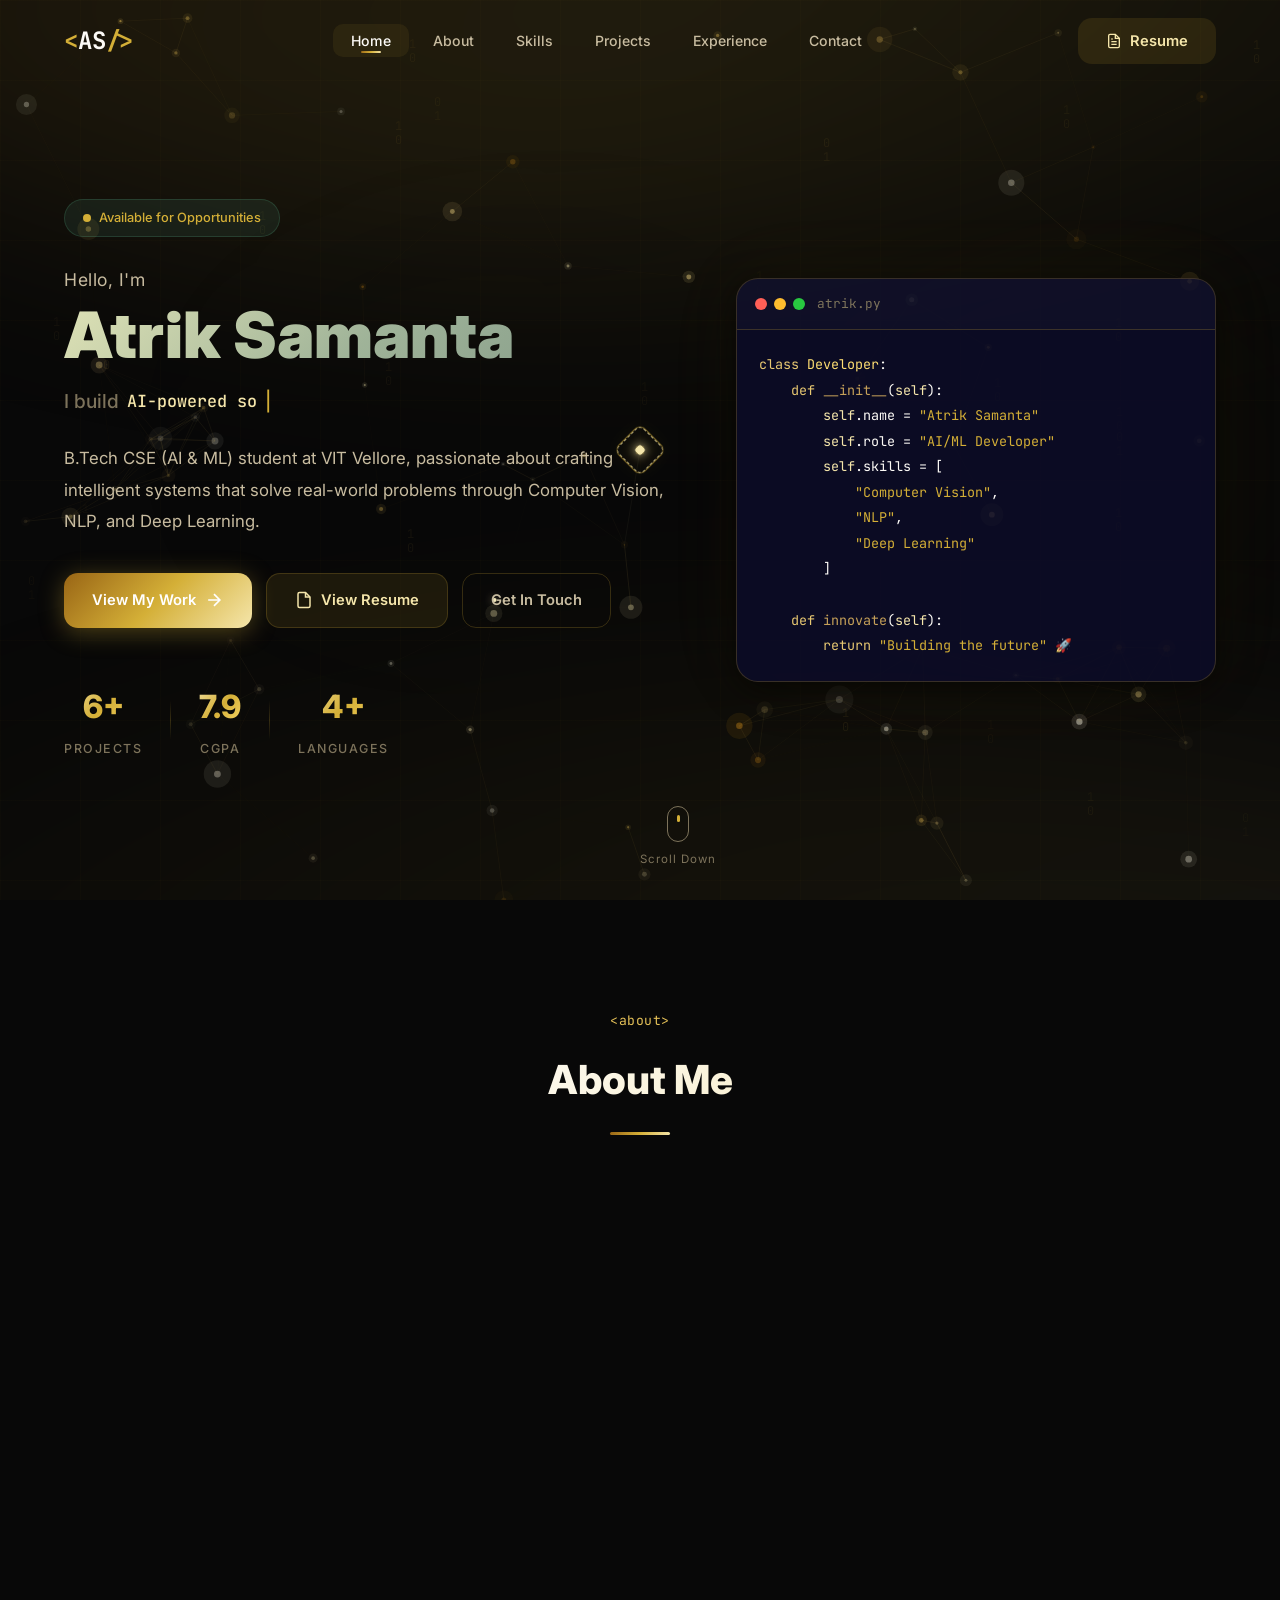
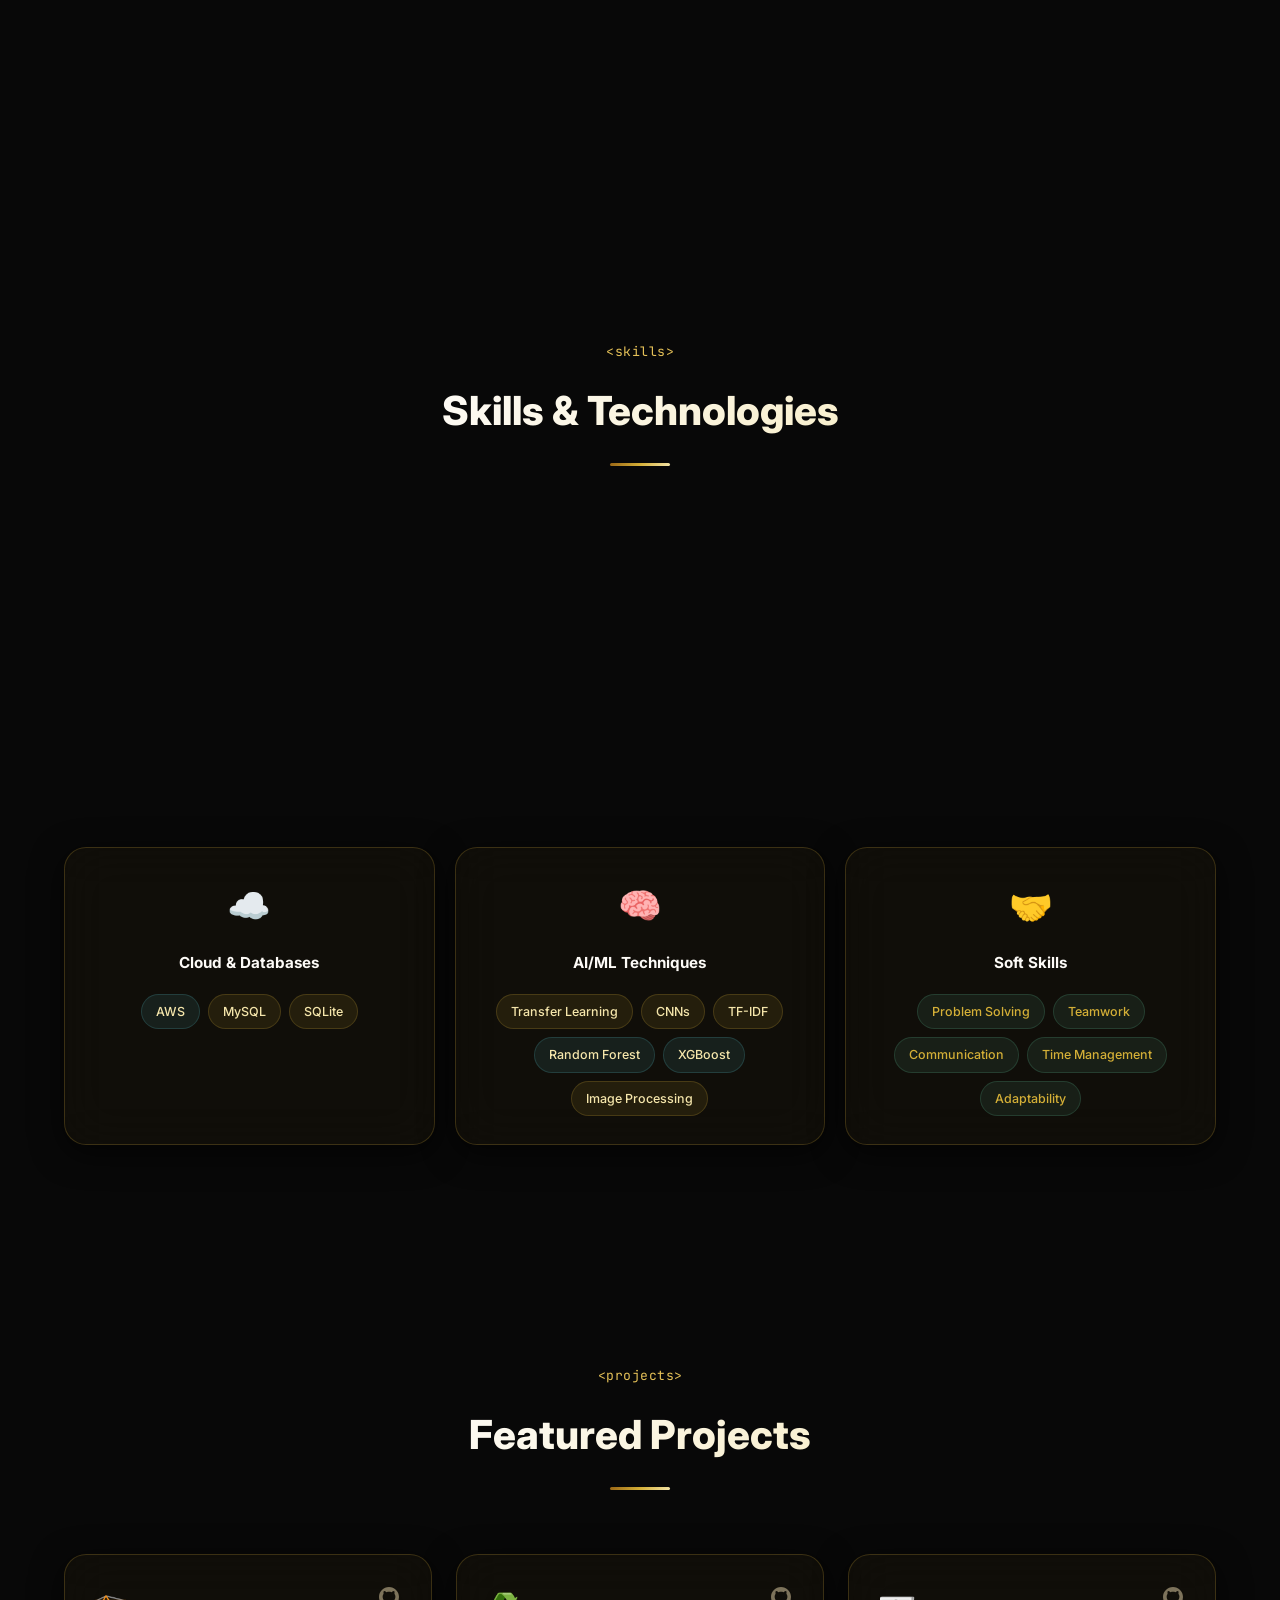
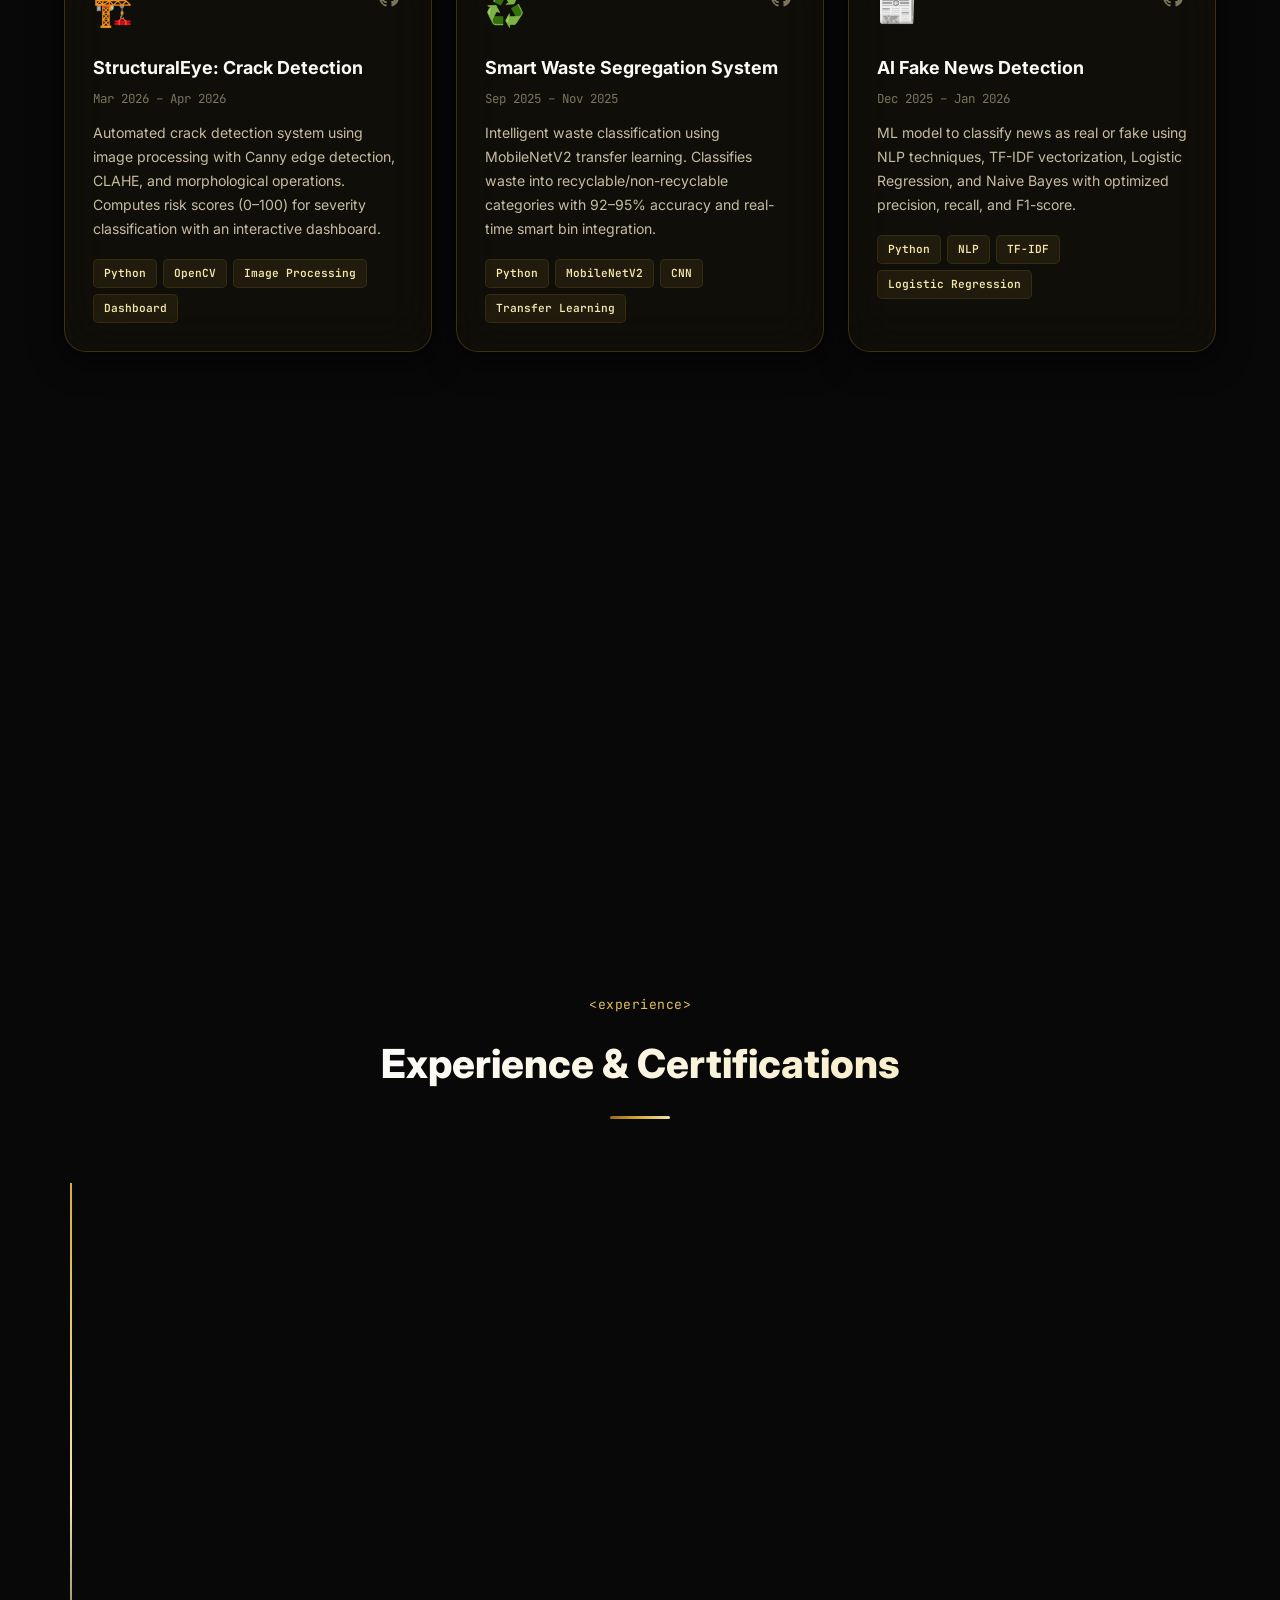
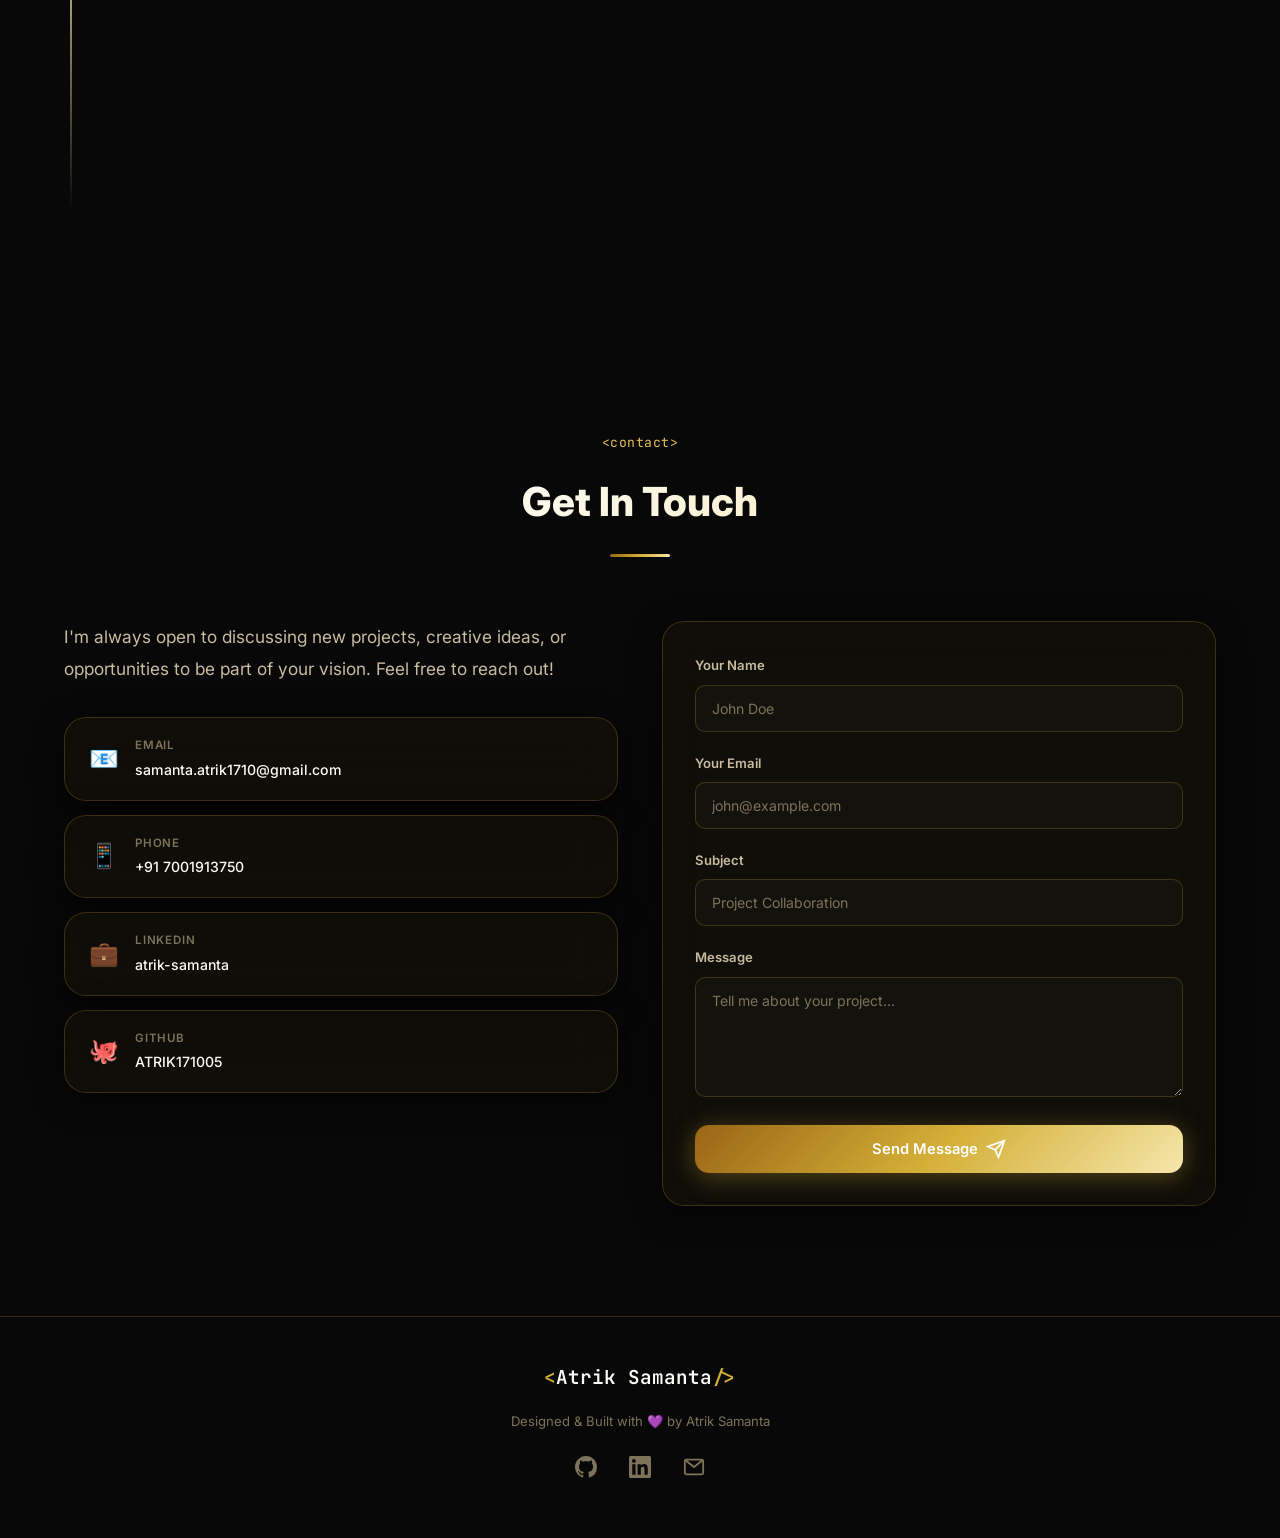
==== commit 5f78cdea: "Update SEO metadata to feature Luxury Royal AI theme" ====
--- a/index.html
+++ b/index.html
@@ -3,10 +3,10 @@
 <head>
     <meta charset="UTF-8">
     <meta name="viewport" content="width=device-width, initial-scale=1.0">
-    <meta name="description" content="Atrik Samanta — AI/ML Developer & Computer Science Student at VIT Vellore. Portfolio showcasing projects in Computer Vision, NLP, and Deep Learning.">
-    <meta name="keywords" content="Atrik Samanta, AI, ML, Machine Learning, Computer Vision, NLP, Portfolio, VIT Vellore">
+    <meta name="description" content="Atrik Samanta — Luxury Black & Gold Royal AI Portfolio & Resume Website featuring a Diamond Constellation Stardust Cursor, Synaptic Neural Network, and Interactive Glassmorphism.">
+    <meta name="keywords" content="Atrik Samanta, AI, ML, Machine Learning, Computer Vision, NLP, Portfolio, VIT Vellore, Luxury Portfolio, Dark Theme">
     <meta name="author" content="Atrik Samanta">
-    <title>Atrik Samanta | AI/ML Developer Portfolio</title>
+    <title>Atrik Samanta | Royal AI Portfolio</title>
     <link rel="preconnect" href="https://fonts.googleapis.com">
     <link rel="preconnect" href="https://fonts.gstatic.com" crossorigin>
     <link href="https://fonts.googleapis.com/css2?family=Inter:wght@300;400;500;600;700;800;900&family=JetBrains+Mono:wght@400;500;600&display=swap" rel="stylesheet">
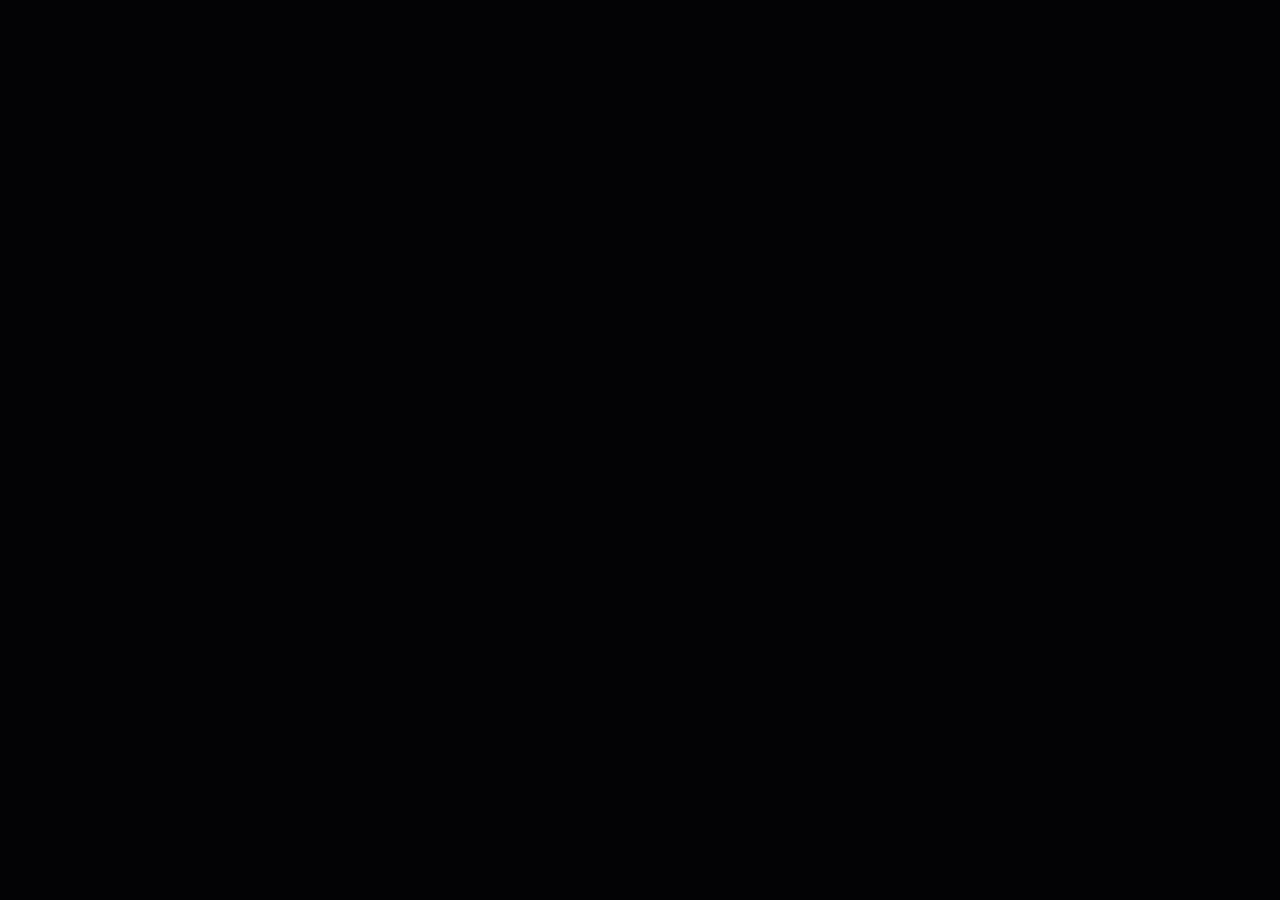
==== commit 9d67f16f: "Deploy fresh portfolio v2" ====
--- a/index.html
+++ b/index.html
@@ -3,596 +3,35 @@
 <head>
     <meta charset="UTF-8">
     <meta name="viewport" content="width=device-width, initial-scale=1.0">
-    <meta name="description" content="Atrik Samanta — Luxury Black & Gold Royal AI Portfolio & Resume Website featuring a Diamond Constellation Stardust Cursor, Synaptic Neural Network, and Interactive Glassmorphism.">
-    <meta name="keywords" content="Atrik Samanta, AI, ML, Machine Learning, Computer Vision, NLP, Portfolio, VIT Vellore, Luxury Portfolio, Dark Theme">
-    <meta name="author" content="Atrik Samanta">
-    <title>Atrik Samanta | Royal AI Portfolio</title>
+    <title>Atrik Samanta | AI & ML Developer</title>
+    
+    <!-- Modern Typography -->
     <link rel="preconnect" href="https://fonts.googleapis.com">
     <link rel="preconnect" href="https://fonts.gstatic.com" crossorigin>
-    <link href="https://fonts.googleapis.com/css2?family=Inter:wght@300;400;500;600;700;800;900&family=JetBrains+Mono:wght@400;500;600&display=swap" rel="stylesheet">
+    <link href="https://fonts.googleapis.com/css2?family=Inter:wght@300;400;500;600;700&display=swap" rel="stylesheet">
+    
+    <!-- Styles -->
     <link rel="stylesheet" href="style.css">
 </head>
 <body>
-    <!-- Interactive Cursor -->
-    <div class="cursor-dot" id="cursorDot"></div>
-    <div class="cursor-ring" id="cursorRing"></div>
-    <canvas class="cursor-canvas" id="cursorCanvas"></canvas>
+    <div id="root"></div>
+    <div id="error-log" style="color: red; position: fixed; top: 0; left: 0; z-index: 9999; background: white; padding: 10px; display: none;"></div>
+    <script>
+        window.onerror = function(msg, url, lineNo, columnNo, error) {
+            var log = document.getElementById('error-log');
+            log.style.display = 'block';
+            log.innerHTML += msg + ' in ' + url + ' line ' + lineNo + '<br>';
+            return false;
+        };
+        const originalConsoleError = console.error;
+        console.error = function(...args) {
+            originalConsoleError.apply(console, args);
+            var log = document.getElementById('error-log');
+            log.style.display = 'block';
+            log.innerHTML += 'Console Error: ' + args.map(a => typeof a === 'object' ? (a.message || JSON.stringify(a)) : a).join(' ') + '<br>';
+        };
+    </script>
 
-    <!-- Animated Background -->
-    <div class="bg-animation">
-        <div class="aurora aurora-1"></div>
-        <div class="aurora aurora-2"></div>
-        <div class="aurora aurora-3"></div>
-        <canvas id="particleCanvas" class="particle-canvas"></canvas>
-        <div class="floating-ai-glyphs">
-            <div class="ai-glyph glyph-1">f(x) = σ(W<sup>T</sup>x + b)</div>
-            <div class="ai-glyph glyph-2">01001001 01001110</div>
-            <div class="ai-glyph glyph-3">∇L(θ) = ∂J/∂W</div>
-            <div class="ai-glyph glyph-4">import torch.nn as nn</div>
-            <div class="ai-glyph glyph-5">Epoch 100/100 • loss: 0.012</div>
-            <div class="ai-glyph glyph-6">Transformer • Attention(Q,K,V)</div>
-            <div class="ai-glyph glyph-7">CNN • YOLO • MobileNetV2</div>
-            <div class="ai-glyph glyph-8">λ = 0.001 • Adam(lr=3e-4)</div>
-        </div>
-        <div class="grid-overlay"></div>
-    </div>
-
-    <!-- Resume Modal -->
-    <div class="resume-modal" id="resumeModal">
-        <div class="resume-modal-overlay" id="resumeOverlay"></div>
-        <div class="resume-modal-content">
-            <div class="resume-modal-header">
-                <h3>📄 My Resume</h3>
-                <div class="resume-actions">
-                    <a href="resume.pdf" download="Atrik_Samanta_Resume.pdf" class="btn btn-small btn-accent">
-                        <svg width="16" height="16" viewBox="0 0 24 24" fill="none" stroke="currentColor" stroke-width="2"><path d="M21 15v4a2 2 0 01-2 2H5a2 2 0 01-2-2v-4M7 10l5 5 5-5M12 15V3"/></svg>
-                        <span>Download</span>
-                    </a>
-                    <button class="resume-close" id="resumeClose">
-                        <svg width="24" height="24" viewBox="0 0 24 24" fill="none" stroke="currentColor" stroke-width="2"><path d="M18 6L6 18M6 6l12 12"/></svg>
-                    </button>
-                </div>
-            </div>
-            <div class="resume-modal-body">
-                <iframe src="resume.pdf" id="resumeFrame" title="Resume"></iframe>
-            </div>
-        </div>
-    </div>
-
-    <!-- Navigation -->
-    <nav class="navbar" id="navbar">
-        <div class="nav-container">
-            <a href="#hero" class="nav-logo">
-                <span class="logo-bracket">&lt;</span>AS<span class="logo-bracket">/&gt;</span>
-            </a>
-            <ul class="nav-links" id="navLinks">
-                <li><a href="#hero" class="nav-link active">Home</a></li>
-                <li><a href="#about" class="nav-link">About</a></li>
-                <li><a href="#skills" class="nav-link">Skills</a></li>
-                <li><a href="#projects" class="nav-link">Projects</a></li>
-                <li><a href="#experience" class="nav-link">Experience</a></li>
-                <li><a href="#contact" class="nav-link">Contact</a></li>
-            </ul>
-            <div class="nav-right">
-                <button class="btn btn-nav btn-resume" id="navResumeBtn">
-                    <svg width="16" height="16" viewBox="0 0 24 24" fill="none" stroke="currentColor" stroke-width="2"><path d="M14 2H6a2 2 0 00-2 2v16a2 2 0 002 2h12a2 2 0 002-2V8z"/><polyline points="14 2 14 8 20 8"/><line x1="16" y1="13" x2="8" y2="13"/><line x1="16" y1="17" x2="8" y2="17"/><polyline points="10 9 9 9 8 9"/></svg>
-                    <span>Resume</span>
-                </button>
-                <button class="nav-toggle" id="navToggle" aria-label="Toggle navigation">
-                    <span></span><span></span><span></span>
-                </button>
-            </div>
-        </div>
-    </nav>
-
-    <!-- Hero Section -->
-    <section class="hero" id="hero">
-        <div class="hero-content">
-            <div class="hero-badge">
-                <span class="badge-dot"></span>
-                <span>Available for Opportunities</span>
-            </div>
-            <h1 class="hero-title">
-                <span class="hero-greeting">Hello, I'm</span>
-                <span class="hero-name" id="heroName">Atrik Samanta</span>
-                <span class="hero-role">
-                    <span class="role-prefix">I build</span>
-                    <span class="typed-text" id="typedText"></span>
-                    <span class="cursor-blink">|</span>
-                </span>
-            </h1>
-            <p class="hero-description">
-                B.Tech CSE (AI & ML) student at VIT Vellore, passionate about crafting intelligent systems 
-                that solve real-world problems through Computer Vision, NLP, and Deep Learning.
-            </p>
-            <div class="hero-cta">
-                <a href="#projects" class="btn btn-primary">
-                    <span>View My Work</span>
-                    <svg width="20" height="20" viewBox="0 0 24 24" fill="none" stroke="currentColor" stroke-width="2"><path d="M5 12h14M12 5l7 7-7 7"/></svg>
-                </a>
-                <button class="btn btn-secondary" id="heroResumeBtn">
-                    <svg width="18" height="18" viewBox="0 0 24 24" fill="none" stroke="currentColor" stroke-width="2"><path d="M14 2H6a2 2 0 00-2 2v16a2 2 0 002 2h12a2 2 0 002-2V8z"/><polyline points="14 2 14 8 20 8"/></svg>
-                    <span>View Resume</span>
-                </button>
-                <a href="#contact" class="btn btn-ghost">
-                    <span>Get In Touch</span>
-                </a>
-            </div>
-            <div class="hero-stats">
-                <div class="stat">
-                    <span class="stat-number" data-count="6">0</span>
-                    <span class="stat-label">Projects</span>
-                </div>
-                <div class="stat-divider"></div>
-                <div class="stat">
-                    <span class="stat-number" data-count="7.9">0</span>
-                    <span class="stat-label">CGPA</span>
-                </div>
-                <div class="stat-divider"></div>
-                <div class="stat">
-                    <span class="stat-number" data-count="4">0</span>
-                    <span class="stat-label">Languages</span>
-                </div>
-            </div>
-        </div>
-        <div class="hero-visual">
-            <div class="code-window">
-                <div class="code-header">
-                    <div class="code-dots">
-                        <span class="dot dot-red"></span>
-                        <span class="dot dot-yellow"></span>
-                        <span class="dot dot-green"></span>
-                    </div>
-                    <span class="code-title">atrik.py</span>
-                </div>
-                <pre class="code-body"><code><span class="code-keyword">class</span> <span class="code-class">Developer</span>:
-    <span class="code-keyword">def</span> <span class="code-func">__init__</span>(<span class="code-param">self</span>):
-        <span class="code-param">self</span>.name = <span class="code-string">"Atrik Samanta"</span>
-        <span class="code-param">self</span>.role = <span class="code-string">"AI/ML Developer"</span>
-        <span class="code-param">self</span>.skills = [
-            <span class="code-string">"Computer Vision"</span>,
-            <span class="code-string">"NLP"</span>,
-            <span class="code-string">"Deep Learning"</span>
-        ]
-
-    <span class="code-keyword">def</span> <span class="code-func">innovate</span>(<span class="code-param">self</span>):
-        <span class="code-keyword">return</span> <span class="code-string">"Building the future"</span> <span class="code-comment">🚀</span></code></pre>
-            </div>
-        </div>
-        <div class="scroll-indicator">
-            <div class="scroll-mouse">
-                <div class="scroll-wheel"></div>
-            </div>
-            <span>Scroll Down</span>
-        </div>
-    </section>
-
-    <!-- About Section -->
-    <section class="section" id="about">
-        <div class="container">
-            <div class="section-header">
-                <span class="section-tag">&lt;about&gt;</span>
-                <h2 class="section-title">About Me</h2>
-                <div class="section-line"></div>
-            </div>
-            <div class="about-grid">
-                <div class="about-text">
-                    <p class="about-intro">
-                        I'm a <span class="highlight">Computer Science & Engineering</span> student specializing in 
-                        <span class="highlight">Artificial Intelligence & Machine Learning</span> at 
-                        <span class="highlight">VIT Vellore</span> (2023–2027).
-                    </p>
-                    <p>
-                        My passion lies at the intersection of AI and real-world impact. From building crack detection 
-                        systems for structural safety to developing intelligent waste segregation models, I love turning 
-                        complex problems into elegant, data-driven solutions.
-                    </p>
-                    <p>
-                        Beyond the code, I've led event management as the Events Head of The Otaku Club and speak 
-                        four languages — English, Hindi, Bengali, and German.
-                    </p>
-                    <div class="about-info-grid">
-                        <div class="info-item">
-                            <span class="info-icon">🎓</span>
-                            <div>
-                                <span class="info-label">Education</span>
-                                <span class="info-value">B.Tech CSE (AI & ML)</span>
-                            </div>
-                        </div>
-                        <div class="info-item">
-                            <span class="info-icon">🏫</span>
-                            <div>
-                                <span class="info-label">University</span>
-                                <span class="info-value">VIT Vellore</span>
-                            </div>
-                        </div>
-                        <div class="info-item">
-                            <span class="info-icon">📊</span>
-                            <div>
-                                <span class="info-label">CGPA</span>
-                                <span class="info-value">7.9</span>
-                            </div>
-                        </div>
-                        <div class="info-item">
-                            <span class="info-icon">🌐</span>
-                            <div>
-                                <span class="info-label">Languages</span>
-                                <span class="info-value">EN, HI, BN, DE</span>
-                            </div>
-                        </div>
-                    </div>
-                </div>
-                <div class="about-card">
-                    <div class="glass-card interests-card">
-                        <h3>Areas of Interest</h3>
-                        <div class="interest-tags">
-                            <span class="interest-tag">🤖 Artificial Intelligence</span>
-                            <span class="interest-tag">🧠 Machine Learning</span>
-                            <span class="interest-tag">🔮 Deep Learning</span>
-                            <span class="interest-tag">👁️ Computer Vision</span>
-                            <span class="interest-tag">💬 Natural Language Processing</span>
-                            <span class="interest-tag">📦 Operations Research</span>
-                        </div>
-                    </div>
-                </div>
-            </div>
-        </div>
-    </section>
-
-    <!-- Skills Section -->
-    <section class="section" id="skills">
-        <div class="container">
-            <div class="section-header">
-                <span class="section-tag">&lt;skills&gt;</span>
-                <h2 class="section-title">Skills & Technologies</h2>
-                <div class="section-line"></div>
-            </div>
-            <div class="skills-grid">
-                <div class="skill-category glass-card">
-                    <div class="skill-icon">💻</div>
-                    <h3>Languages</h3>
-                    <div class="skill-tags">
-                        <span class="skill-tag" data-level="advanced">Python</span>
-                        <span class="skill-tag" data-level="advanced">C</span>
-                        <span class="skill-tag" data-level="advanced">C++</span>
-                        <span class="skill-tag" data-level="intermediate">Java</span>
-                        <span class="skill-tag" data-level="intermediate">R</span>
-                        <span class="skill-tag" data-level="advanced">SQL</span>
-                        <span class="skill-tag" data-level="intermediate">HTML</span>
-                        <span class="skill-tag" data-level="intermediate">JavaScript</span>
-                        <span class="skill-tag" data-level="intermediate">CSS</span>
-                    </div>
-                </div>
-                <div class="skill-category glass-card">
-                    <div class="skill-icon">⚙️</div>
-                    <h3>Frameworks & Libraries</h3>
-                    <div class="skill-tags">
-                        <span class="skill-tag" data-level="advanced">OpenCV</span>
-                        <span class="skill-tag" data-level="advanced">NumPy</span>
-                        <span class="skill-tag" data-level="advanced">Pandas</span>
-                        <span class="skill-tag" data-level="intermediate">Streamlit</span>
-                        <span class="skill-tag" data-level="intermediate">Plotly</span>
-                        <span class="skill-tag" data-level="intermediate">NetworkX</span>
-                        <span class="skill-tag" data-level="intermediate">Google OR-Tools</span>
-                        <span class="skill-tag" data-level="intermediate">Folium</span>
-                    </div>
-                </div>
-                <div class="skill-category glass-card">
-                    <div class="skill-icon">🛠️</div>
-                    <h3>Developer Tools</h3>
-                    <div class="skill-tags">
-                        <span class="skill-tag" data-level="advanced">Git</span>
-                        <span class="skill-tag" data-level="advanced">GitHub</span>
-                        <span class="skill-tag" data-level="advanced">VS Code</span>
-                        <span class="skill-tag" data-level="advanced">Jupyter Notebook</span>
-                        <span class="skill-tag" data-level="advanced">Google Colab</span>
-                    </div>
-                </div>
-                <div class="skill-category glass-card">
-                    <div class="skill-icon">☁️</div>
-                    <h3>Cloud & Databases</h3>
-                    <div class="skill-tags">
-                        <span class="skill-tag" data-level="intermediate">AWS</span>
-                        <span class="skill-tag" data-level="advanced">MySQL</span>
-                        <span class="skill-tag" data-level="advanced">SQLite</span>
-                    </div>
-                </div>
-                <div class="skill-category glass-card">
-                    <div class="skill-icon">🧠</div>
-                    <h3>AI/ML Techniques</h3>
-                    <div class="skill-tags">
-                        <span class="skill-tag" data-level="advanced">Transfer Learning</span>
-                        <span class="skill-tag" data-level="advanced">CNNs</span>
-                        <span class="skill-tag" data-level="advanced">TF-IDF</span>
-                        <span class="skill-tag" data-level="intermediate">Random Forest</span>
-                        <span class="skill-tag" data-level="intermediate">XGBoost</span>
-                        <span class="skill-tag" data-level="advanced">Image Processing</span>
-                    </div>
-                </div>
-                <div class="skill-category glass-card">
-                    <div class="skill-icon">🤝</div>
-                    <h3>Soft Skills</h3>
-                    <div class="skill-tags">
-                        <span class="skill-tag" data-level="soft">Problem Solving</span>
-                        <span class="skill-tag" data-level="soft">Teamwork</span>
-                        <span class="skill-tag" data-level="soft">Communication</span>
-                        <span class="skill-tag" data-level="soft">Time Management</span>
-                        <span class="skill-tag" data-level="soft">Adaptability</span>
-                    </div>
-                </div>
-            </div>
-        </div>
-    </section>
-
-    <!-- Projects Section -->
-    <section class="section" id="projects">
-        <div class="container">
-            <div class="section-header">
-                <span class="section-tag">&lt;projects&gt;</span>
-                <h2 class="section-title">Featured Projects</h2>
-                <div class="section-line"></div>
-            </div>
-            <div class="projects-grid">
-                <div class="project-card glass-card" data-category="cv">
-                    <div class="project-header">
-                        <div class="project-icon">🏗️</div>
-                        <div class="project-links">
-                            <a href="https://github.com/ATRIK171005" target="_blank" class="project-link" title="GitHub">
-                                <svg width="20" height="20" viewBox="0 0 24 24" fill="currentColor"><path d="M12 0C5.37 0 0 5.37 0 12c0 5.31 3.435 9.795 8.205 11.385.6.105.825-.255.825-.57 0-.285-.015-1.23-.015-2.235-3.015.555-3.795-.735-4.035-1.41-.135-.345-.72-1.41-1.23-1.695-.42-.225-1.02-.78-.015-.795.945-.015 1.62.87 1.845 1.23 1.08 1.815 2.805 1.305 3.495.99.105-.78.42-1.305.765-1.605-2.67-.3-5.46-1.335-5.46-5.925 0-1.305.465-2.385 1.23-3.225-.12-.3-.54-1.53.12-3.18 0 0 1.005-.315 3.3 1.23.96-.27 1.98-.405 3-.405s2.04.135 3 .405c2.295-1.56 3.3-1.23 3.3-1.23.66 1.65.24 2.88.12 3.18.765.84 1.23 1.905 1.23 3.225 0 4.605-2.805 5.625-5.475 5.925.435.375.81 1.095.81 2.22 0 1.605-.015 2.895-.015 3.3 0 .315.225.69.825.57A12.02 12.02 0 0024 12c0-6.63-5.37-12-12-12z"/></svg>
-                            </a>
-                        </div>
-                    </div>
-                    <h3 class="project-title">StructuralEye: Crack Detection</h3>
-                    <p class="project-date">Mar 2026 – Apr 2026</p>
-                    <p class="project-desc">Automated crack detection system using image processing with Canny edge detection, CLAHE, and morphological operations. Computes risk scores (0–100) for severity classification with an interactive dashboard.</p>
-                    <div class="project-tech">
-                        <span>Python</span><span>OpenCV</span><span>Image Processing</span><span>Dashboard</span>
-                    </div>
-                </div>
-                <div class="project-card glass-card" data-category="ml">
-                    <div class="project-header">
-                        <div class="project-icon">♻️</div>
-                        <div class="project-links">
-                            <a href="https://github.com/ATRIK171005" target="_blank" class="project-link" title="GitHub">
-                                <svg width="20" height="20" viewBox="0 0 24 24" fill="currentColor"><path d="M12 0C5.37 0 0 5.37 0 12c0 5.31 3.435 9.795 8.205 11.385.6.105.825-.255.825-.57 0-.285-.015-1.23-.015-2.235-3.015.555-3.795-.735-4.035-1.41-.135-.345-.72-1.41-1.23-1.695-.42-.225-1.02-.78-.015-.795.945-.015 1.62.87 1.845 1.23 1.08 1.815 2.805 1.305 3.495.99.105-.78.42-1.305.765-1.605-2.67-.3-5.46-1.335-5.46-5.925 0-1.305.465-2.385 1.23-3.225-.12-.3-.54-1.53.12-3.18 0 0 1.005-.315 3.3 1.23.96-.27 1.98-.405 3-.405s2.04.135 3 .405c2.295-1.56 3.3-1.23 3.3-1.23.66 1.65.24 2.88.12 3.18.765.84 1.23 1.905 1.23 3.225 0 4.605-2.805 5.625-5.475 5.925.435.375.81 1.095.81 2.22 0 1.605-.015 2.895-.015 3.3 0 .315.225.69.825.57A12.02 12.02 0 0024 12c0-6.63-5.37-12-12-12z"/></svg>
-                            </a>
-                        </div>
-                    </div>
-                    <h3 class="project-title">Smart Waste Segregation System</h3>
-                    <p class="project-date">Sep 2025 – Nov 2025</p>
-                    <p class="project-desc">Intelligent waste classification using MobileNetV2 transfer learning. Classifies waste into recyclable/non-recyclable categories with 92–95% accuracy and real-time smart bin integration.</p>
-                    <div class="project-tech">
-                        <span>Python</span><span>MobileNetV2</span><span>CNN</span><span>Transfer Learning</span>
-                    </div>
-                </div>
-                <div class="project-card glass-card" data-category="nlp">
-                    <div class="project-header">
-                        <div class="project-icon">📰</div>
-                        <div class="project-links">
-                            <a href="https://github.com/ATRIK171005" target="_blank" class="project-link" title="GitHub">
-                                <svg width="20" height="20" viewBox="0 0 24 24" fill="currentColor"><path d="M12 0C5.37 0 0 5.37 0 12c0 5.31 3.435 9.795 8.205 11.385.6.105.825-.255.825-.57 0-.285-.015-1.23-.015-2.235-3.015.555-3.795-.735-4.035-1.41-.135-.345-.72-1.41-1.23-1.695-.42-.225-1.02-.78-.015-.795.945-.015 1.62.87 1.845 1.23 1.08 1.815 2.805 1.305 3.495.99.105-.78.42-1.305.765-1.605-2.67-.3-5.46-1.335-5.46-5.925 0-1.305.465-2.385 1.23-3.225-.12-.3-.54-1.53.12-3.18 0 0 1.005-.315 3.3 1.23.96-.27 1.98-.405 3-.405s2.04.135 3 .405c2.295-1.56 3.3-1.23 3.3-1.23.66 1.65.24 2.88.12 3.18.765.84 1.23 1.905 1.23 3.225 0 4.605-2.805 5.625-5.475 5.925.435.375.81 1.095.81 2.22 0 1.605-.015 2.895-.015 3.3 0 .315.225.69.825.57A12.02 12.02 0 0024 12c0-6.63-5.37-12-12-12z"/></svg>
-                            </a>
-                        </div>
-                    </div>
-                    <h3 class="project-title">AI Fake News Detection</h3>
-                    <p class="project-date">Dec 2025 – Jan 2026</p>
-                    <p class="project-desc">ML model to classify news as real or fake using NLP techniques, TF-IDF vectorization, Logistic Regression, and Naive Bayes with optimized precision, recall, and F1-score.</p>
-                    <div class="project-tech">
-                        <span>Python</span><span>NLP</span><span>TF-IDF</span><span>Logistic Regression</span>
-                    </div>
-                </div>
-                <div class="project-card glass-card" data-category="security">
-                    <div class="project-header">
-                        <div class="project-icon">🛡️</div>
-                        <div class="project-links">
-                            <a href="https://github.com/ATRIK171005" target="_blank" class="project-link" title="GitHub">
-                                <svg width="20" height="20" viewBox="0 0 24 24" fill="currentColor"><path d="M12 0C5.37 0 0 5.37 0 12c0 5.31 3.435 9.795 8.205 11.385.6.105.825-.255.825-.57 0-.285-.015-1.23-.015-2.235-3.015.555-3.795-.735-4.035-1.41-.135-.345-.72-1.41-1.23-1.695-.42-.225-1.02-.78-.015-.795.945-.015 1.62.87 1.845 1.23 1.08 1.815 2.805 1.305 3.495.99.105-.78.42-1.305.765-1.605-2.67-.3-5.46-1.335-5.46-5.925 0-1.305.465-2.385 1.23-3.225-.12-.3-.54-1.53.12-3.18 0 0 1.005-.315 3.3 1.23.96-.27 1.98-.405 3-.405s2.04.135 3 .405c2.295-1.56 3.3-1.23 3.3-1.23.66 1.65.24 2.88.12 3.18.765.84 1.23 1.905 1.23 3.225 0 4.605-2.805 5.625-5.475 5.925.435.375.81 1.095.81 2.22 0 1.605-.015 2.895-.015 3.3 0 .315.225.69.825.57A12.02 12.02 0 0024 12c0-6.63-5.37-12-12-12z"/></svg>
-                            </a>
-                        </div>
-                    </div>
-                    <h3 class="project-title">IoT Intrusion Detection System</h3>
-                    <p class="project-date">Jul 2026 – Present</p>
-                    <p class="project-desc">AI-driven IDS to detect, classify, and mitigate cyber threats across IoT networks. Analyzes high-dimensional network traffic using ML/DL to identify DoS attacks with low latency.</p>
-                    <div class="project-tech">
-                        <span>Python</span><span>Deep Learning</span><span>IoT Security</span><span>Network Analysis</span>
-                    </div>
-                    <div class="project-badge">In Progress</div>
-                </div>
-                <div class="project-card glass-card" data-category="optimization">
-                    <div class="project-header">
-                        <div class="project-icon">📦</div>
-                        <div class="project-links">
-                            <a href="https://github.com/ATRIK171005" target="_blank" class="project-link" title="GitHub">
-                                <svg width="20" height="20" viewBox="0 0 24 24" fill="currentColor"><path d="M12 0C5.37 0 0 5.37 0 12c0 5.31 3.435 9.795 8.205 11.385.6.105.825-.255.825-.57 0-.285-.015-1.23-.015-2.235-3.015.555-3.795-.735-4.035-1.41-.135-.345-.72-1.41-1.23-1.695-.42-.225-1.02-.78-.015-.795.945-.015 1.62.87 1.845 1.23 1.08 1.815 2.805 1.305 3.495.99.105-.78.42-1.305.765-1.605-2.67-.3-5.46-1.335-5.46-5.925 0-1.305.465-2.385 1.23-3.225-.12-.3-.54-1.53.12-3.18 0 0 1.005-.315 3.3 1.23.96-.27 1.98-.405 3-.405s2.04.135 3 .405c2.295-1.56 3.3-1.23 3.3-1.23.66 1.65.24 2.88.12 3.18.765.84 1.23 1.905 1.23 3.225 0 4.605-2.805 5.625-5.475 5.925.435.375.81 1.095.81 2.22 0 1.605-.015 2.895-.015 3.3 0 .315.225.69.825.57A12.02 12.02 0 0024 12c0-6.63-5.37-12-12-12z"/></svg>
-                            </a>
-                        </div>
-                    </div>
-                    <h3 class="project-title">AI Logistics Network Optimizer</h3>
-                    <p class="project-date">Jun 2026 – Jul 2026</p>
-                    <p class="project-desc">Supply chain optimization using OR-Tools with LP. Features interactive Streamlit dashboards for shipment planning, warehouse monitoring, and ML-based demand forecasting.</p>
-                    <div class="project-tech">
-                        <span>Python</span><span>OR-Tools</span><span>Streamlit</span><span>XGBoost</span><span>SQLite</span>
-                    </div>
-                </div>
-                <div class="project-card glass-card" data-category="optimization">
-                    <div class="project-header">
-                        <div class="project-icon">🚚</div>
-                        <div class="project-links">
-                            <a href="https://github.com/ATRIK171005" target="_blank" class="project-link" title="GitHub">
-                                <svg width="20" height="20" viewBox="0 0 24 24" fill="currentColor"><path d="M12 0C5.37 0 0 5.37 0 12c0 5.31 3.435 9.795 8.205 11.385.6.105.825-.255.825-.57 0-.285-.015-1.23-.015-2.235-3.015.555-3.795-.735-4.035-1.41-.135-.345-.72-1.41-1.23-1.695-.42-.225-1.02-.78-.015-.795.945-.015 1.62.87 1.845 1.23 1.08 1.815 2.805 1.305 3.495.99.105-.78.42-1.305.765-1.605-2.67-.3-5.46-1.335-5.46-5.925 0-1.305.465-2.385 1.23-3.225-.12-.3-.54-1.53.12-3.18 0 0 1.005-.315 3.3 1.23.96-.27 1.98-.405 3-.405s2.04.135 3 .405c2.295-1.56 3.3-1.23 3.3-1.23.66 1.65.24 2.88.12 3.18.765.84 1.23 1.905 1.23 3.225 0 4.605-2.805 5.625-5.475 5.925.435.375.81 1.095.81 2.22 0 1.605-.015 2.895-.015 3.3 0 .315.225.69.825.57A12.02 12.02 0 0024 12c0-6.63-5.37-12-12-12z"/></svg>
-                            </a>
-                        </div>
-                    </div>
-                    <h3 class="project-title">VRPTW Route Optimizer</h3>
-                    <p class="project-date">Jul 2026 – Aug 2026</p>
-                    <p class="project-desc">Vehicle Routing with Time Windows using OR-Tools constraint programming. Interactive dashboard with Folium maps, Gantt charts, and OSRM-based real-world distance matrices.</p>
-                    <div class="project-tech">
-                        <span>Python</span><span>OR-Tools</span><span>Folium</span><span>OSRM</span><span>Streamlit</span>
-                    </div>
-                </div>
-            </div>
-        </div>
-    </section>
-
-    <!-- Experience Section -->
-    <section class="section" id="experience">
-        <div class="container">
-            <div class="section-header">
-                <span class="section-tag">&lt;experience&gt;</span>
-                <h2 class="section-title">Experience & Certifications</h2>
-                <div class="section-line"></div>
-            </div>
-            <div class="experience-grid">
-                <div class="timeline">
-                    <div class="timeline-item">
-                        <div class="timeline-dot"></div>
-                        <div class="timeline-content glass-card">
-                            <div class="timeline-header">
-                                <h3>IBM Advanced Generative AI Certification</h3>
-                                <span class="timeline-date">May 2026 – Jul 2026</span>
-                            </div>
-                            <p class="timeline-org">IBM Career Education</p>
-                            <ul class="timeline-details">
-                                <li>Comprehensive knowledge of GenAI architectures — Foundation Models, Transformers, LLMs, GANs, VAEs, and Diffusion Models</li>
-                                <li>Advanced prompt engineering: Zero-shot, Few-shot, Chain-of-Thought, Tree-of-Thought</li>
-                                <li>Hands-on with IBM watsonx.ai, IBM Granite, Hugging Face, and GitHub Copilot</li>
-                            </ul>
-                            <div class="timeline-badge cert-badge">📜 Certification</div>
-                        </div>
-                    </div>
-                    <div class="timeline-item">
-                        <div class="timeline-dot"></div>
-                        <div class="timeline-content glass-card">
-                            <div class="timeline-header">
-                                <h3>Events Head — The Otaku Club</h3>
-                                <span class="timeline-date">2024 – 2025</span>
-                            </div>
-                            <p class="timeline-org">VIT Vellore</p>
-                            <ul class="timeline-details">
-                                <li>Formulated, structured, and executed various club events and interactive student activities</li>
-                                <li>Led cross-functional student teams for logistics, marketing, and operations</li>
-                            </ul>
-                            <div class="timeline-badge leadership-badge">🏆 Leadership</div>
-                        </div>
-                    </div>
-                </div>
-                <div class="achievements-card glass-card">
-                    <h3>🏅 Achievements</h3>
-                    <div class="achievement-list">
-                        <div class="achievement-item">
-                            <div class="achievement-icon">🚀</div>
-                            <p>Successfully built and deployed multiple end-to-end AI/ML projects focusing on Computer Vision and NLP</p>
-                        </div>
-                        <div class="achievement-item">
-                            <div class="achievement-icon">👑</div>
-                            <p>Elected and served as the Events Head of The Otaku Club (2024–2025)</p>
-                        </div>
-                        <div class="achievement-item">
-                            <div class="achievement-icon">🎓</div>
-                            <p>IBM Advanced Generative AI certified with expertise in LLMs, prompt engineering, and Responsible AI</p>
-                        </div>
-                    </div>
-                </div>
-            </div>
-        </div>
-    </section>
-
-    <!-- Contact Section -->
-    <section class="section" id="contact">
-        <div class="container">
-            <div class="section-header">
-                <span class="section-tag">&lt;contact&gt;</span>
-                <h2 class="section-title">Get In Touch</h2>
-                <div class="section-line"></div>
-            </div>
-            <div class="contact-grid">
-                <div class="contact-info">
-                    <p class="contact-intro">
-                        I'm always open to discussing new projects, creative ideas, or opportunities to be part of your vision. 
-                        Feel free to reach out!
-                    </p>
-                    <div class="contact-methods">
-                        <a href="mailto:samanta.atrik1710@gmail.com" class="contact-method glass-card">
-                            <div class="contact-icon">📧</div>
-                            <div>
-                                <span class="contact-label">Email</span>
-                                <span class="contact-value">samanta.atrik1710@gmail.com</span>
-                            </div>
-                        </a>
-                        <a href="tel:+917001913750" class="contact-method glass-card">
-                            <div class="contact-icon">📱</div>
-                            <div>
-                                <span class="contact-label">Phone</span>
-                                <span class="contact-value">+91 7001913750</span>
-                            </div>
-                        </a>
-                        <a href="https://linkedin.com/in/atrik-samanta" target="_blank" class="contact-method glass-card">
-                            <div class="contact-icon">💼</div>
-                            <div>
-                                <span class="contact-label">LinkedIn</span>
-                                <span class="contact-value">atrik-samanta</span>
-                            </div>
-                        </a>
-                        <a href="https://github.com/ATRIK171005" target="_blank" class="contact-method glass-card">
-                            <div class="contact-icon">🐙</div>
-                            <div>
-                                <span class="contact-label">GitHub</span>
-                                <span class="contact-value">ATRIK171005</span>
-                            </div>
-                        </a>
-                    </div>
-                </div>
-                <div class="contact-form-wrapper">
-                    <form class="contact-form glass-card" id="contactForm">
-                        <div class="form-group">
-                            <label for="name">Your Name</label>
-                            <input type="text" id="name" name="name" placeholder="John Doe" required>
-                        </div>
-                        <div class="form-group">
-                            <label for="email">Your Email</label>
-                            <input type="email" id="email" name="email" placeholder="john@example.com" required>
-                        </div>
-                        <div class="form-group">
-                            <label for="subject">Subject</label>
-                            <input type="text" id="subject" name="subject" placeholder="Project Collaboration" required>
-                        </div>
-                        <div class="form-group">
-                            <label for="message">Message</label>
-                            <textarea id="message" name="message" rows="5" placeholder="Tell me about your project..." required></textarea>
-                        </div>
-                        <button type="submit" class="btn btn-primary btn-full">
-                            <span>Send Message</span>
-                            <svg width="20" height="20" viewBox="0 0 24 24" fill="none" stroke="currentColor" stroke-width="2"><path d="M22 2L11 13M22 2l-7 20-4-9-9-4 20-7z"/></svg>
-                        </button>
-                    </form>
-                </div>
-            </div>
-        </div>
-    </section>
-
-    <!-- Footer -->
-    <footer class="footer">
-        <div class="container">
-            <div class="footer-content">
-                <div class="footer-logo">
-                    <span class="logo-bracket">&lt;</span>Atrik Samanta<span class="logo-bracket">/&gt;</span>
-                </div>
-                <p class="footer-text">Designed & Built with 💜 by Atrik Samanta</p>
-                <div class="footer-socials">
-                    <a href="https://github.com/ATRIK171005" target="_blank" aria-label="GitHub">
-                        <svg width="22" height="22" viewBox="0 0 24 24" fill="currentColor"><path d="M12 0C5.37 0 0 5.37 0 12c0 5.31 3.435 9.795 8.205 11.385.6.105.825-.255.825-.57 0-.285-.015-1.23-.015-2.235-3.015.555-3.795-.735-4.035-1.41-.135-.345-.72-1.41-1.23-1.695-.42-.225-1.02-.78-.015-.795.945-.015 1.62.87 1.845 1.23 1.08 1.815 2.805 1.305 3.495.99.105-.78.42-1.305.765-1.605-2.67-.3-5.46-1.335-5.46-5.925 0-1.305.465-2.385 1.23-3.225-.12-.3-.54-1.53.12-3.18 0 0 1.005-.315 3.3 1.23.96-.27 1.98-.405 3-.405s2.04.135 3 .405c2.295-1.56 3.3-1.23 3.3-1.23.66 1.65.24 2.88.12 3.18.765.84 1.23 1.905 1.23 3.225 0 4.605-2.805 5.625-5.475 5.925.435.375.81 1.095.81 2.22 0 1.605-.015 2.895-.015 3.3 0 .315.225.69.825.57A12.02 12.02 0 0024 12c0-6.63-5.37-12-12-12z"/></svg>
-                    </a>
-                    <a href="https://linkedin.com/in/atrik-samanta" target="_blank" aria-label="LinkedIn">
-                        <svg width="22" height="22" viewBox="0 0 24 24" fill="currentColor"><path d="M20.447 20.452h-3.554v-5.569c0-1.328-.027-3.037-1.852-3.037-1.853 0-2.136 1.445-2.136 2.939v5.667H9.351V9h3.414v1.561h.046c.477-.9 1.637-1.85 3.37-1.85 3.601 0 4.267 2.37 4.267 5.455v6.286zM5.337 7.433a2.062 2.062 0 01-2.063-2.065 2.064 2.064 0 112.063 2.065zm1.782 13.019H3.555V9h3.564v11.452zM22.225 0H1.771C.792 0 0 .774 0 1.729v20.542C0 23.227.792 24 1.771 24h20.451C23.2 24 24 23.227 24 22.271V1.729C24 .774 23.2 0 22.222 0h.003z"/></svg>
-                    </a>
-                    <a href="mailto:samanta.atrik1710@gmail.com" aria-label="Email">
-                        <svg width="22" height="22" viewBox="0 0 24 24" fill="none" stroke="currentColor" stroke-width="2"><rect x="2" y="4" width="20" height="16" rx="2"/><path d="M22 4l-10 8L2 4"/></svg>
-                    </a>
-                </div>
-            </div>
-        </div>
-    </footer>
-
-    <script src="script.js"></script>
+    <script type="module" src="App.js"></script>
 </body>
 </html>
--- a/style.css
+++ b/style.css
@@ -1,59 +1,16 @@
-﻿/* ================================================
-   ATRIK SAMANTA â€” PORTFOLIO
-   Soothing Premium Glassmorphism Dark Theme
-   ================================================ */
-
-/* === CSS Variables / Design Tokens === */
 :root {
-    /* Palette: #080808 Â· #121212 Â· #D4AF37 Â· #F5E6AB */
-    --bg-primary: #080808;
-    --bg-secondary: #0f0f0f;
-    --bg-tertiary: #161616;
-
-    --glass-bg: rgba(212, 175, 55, 0.04);
-    --glass-border: rgba(212, 175, 55, 0.22);
-    --glass-shadow: 0 8px 32px rgba(0, 0, 0, 0.65);
-    --glass-hover-bg: rgba(212, 175, 55, 0.08);
-    --glass-hover-border: rgba(245, 230, 171, 0.45);
-
-    --accent-primary: #D4AF37;
-    --accent-secondary: #E5C158;
-    --accent-tertiary: #F5E6AB;
-    --accent-glow: rgba(212, 175, 55, 0.35);
-    --accent-gradient: linear-gradient(135deg, #996515, #D4AF37, #F5E6AB);
-    --accent-gradient-warm: linear-gradient(135deg, #F5E6AB, #D4AF37, #FFDF73);
-
-    --cyan-accent: #F5E6AB;
-    --cyan-glow: rgba(245, 230, 171, 0.25);
-    --pink-accent: #E8C872;
-    --green-accent: #D4AF37;
-    --amber-accent: #FFDF73;
-    --blue-accent: #C5A059;
-
-    --text-primary: #FDFBF7;
-    --text-secondary: #C8BCA0;
-    --text-muted: #7D735B;
-
-    --font-primary: 'Inter', -apple-system, BlinkMacSystemFont, sans-serif;
-    --font-mono: 'JetBrains Mono', 'Fira Code', monospace;
-
-    --radius-sm: 10px;
-    --radius-md: 14px;
-    --radius-lg: 22px;
-    --radius-xl: 28px;
-
-    --transition-fast: 0.2s cubic-bezier(0.4, 0, 0.2, 1);
-    --transition-normal: 0.35s cubic-bezier(0.4, 0, 0.2, 1);
-    --transition-slow: 0.6s cubic-bezier(0.4, 0, 0.2, 1);
-
-    --max-width: 1200px;
-    --section-padding: 110px;
-}
-
-/* === Reset & Base === */
-*,
-*::before,
-*::after {
+    --text-primary: #ffffff;
+    --text-secondary: rgba(255, 255, 255, 0.75);
+    --bg-glass: rgba(15, 15, 20, 0.25);
+    --bg-glass-hover: rgba(30, 30, 40, 0.45);
+    --border-glass: rgba(255, 255, 255, 0.08);
+    --border-glow: rgba(124, 255, 103, 0.4);
+    --accent-1: #7cff67;
+    --accent-2: #00d2ff;
+    --accent-3: #5227FF;
+}
+
+* {
     margin: 0;
     padding: 0;
     box-sizing: border-box;
@@ -61,1445 +18,449 @@
 
 html {
     scroll-behavior: smooth;
-    scrollbar-width: thin;
-    scrollbar-color: var(--accent-primary) var(--bg-primary);
-    cursor: none;
-}
-
-html::-webkit-scrollbar { width: 5px; }
-html::-webkit-scrollbar-track { background: var(--bg-primary); }
-html::-webkit-scrollbar-thumb { background: var(--accent-primary); border-radius: 3px; }
+}
 
 body {
-    font-family: var(--font-primary);
-    background: var(--bg-primary);
+    font-family: 'Inter', sans-serif;
     color: var(--text-primary);
-    line-height: 1.7;
+    background-color: #030305;
     overflow-x: hidden;
+    line-height: 1.6;
     -webkit-font-smoothing: antialiased;
-    -moz-osx-font-smoothing: grayscale;
-    cursor: none;
-}
-
-a, button, input, textarea { cursor: none; }
-
-a { text-decoration: none; color: inherit; }
-ul { list-style: none; }
-img { max-width: 100%; display: block; }
-
-/* === Advanced AI Black & Gold Cyber-Cursor System === */
-.cursor-dot {
+}
+
+/* Scrollbar */
+::-webkit-scrollbar {
+    width: 8px;
+}
+::-webkit-scrollbar-track {
+    background: #050505;
+}
+::-webkit-scrollbar-thumb {
+    background: rgba(255,255,255,0.2);
+    border-radius: 10px;
+}
+::-webkit-scrollbar-thumb:hover {
+    background: var(--accent-1);
+}
+
+/* Glassmorphism Utilities */
+.glass-panel {
+    background: var(--bg-glass);
+    backdrop-filter: blur(24px);
+    -webkit-backdrop-filter: blur(24px);
+    border: 1px solid var(--border-glass);
+    border-radius: 24px;
+    padding: 2.5rem;
+    transition: all 0.5s cubic-bezier(0.175, 0.885, 0.32, 1.275);
+    box-shadow: 0 10px 40px 0 rgba(0, 0, 0, 0.4);
+    position: relative;
+    overflow: hidden;
+}
+
+.glass-panel::before {
+    content: "";
+    position: absolute;
+    top: 0; left: 0; right: 0; height: 1px;
+    background: linear-gradient(90deg, transparent, rgba(255,255,255,0.2), transparent);
+    opacity: 0;
+    transition: opacity 0.5s ease;
+}
+
+.glass-panel:hover {
+    background: var(--bg-glass-hover);
+    transform: translateY(-8px) scale(1.02);
+    border-color: rgba(255, 255, 255, 0.15);
+    box-shadow: 0 20px 50px 0 rgba(0, 0, 0, 0.5), 0 0 30px rgba(124, 255, 103, 0.05);
+}
+
+.glass-panel:hover::before {
+    opacity: 1;
+}
+
+/* Typography */
+.gradient-text {
+    background: linear-gradient(135deg, #fff 0%, #a5a5a5 100%);
+    -webkit-background-clip: text;
+    -webkit-text-fill-color: transparent;
+    display: inline-block;
+}
+
+.gradient-accent {
+    background: linear-gradient(135deg, var(--accent-1) 0%, var(--accent-2) 100%);
+    -webkit-background-clip: text;
+    -webkit-text-fill-color: transparent;
+    font-weight: bold;
+}
+
+h1 {
+    font-size: 5rem;
+    font-weight: 800;
+    letter-spacing: -0.03em;
+    line-height: 1.1;
+    margin-bottom: 1rem;
+}
+
+h2 {
+    font-size: 2.5rem;
+    font-weight: 700;
+    margin-bottom: 3rem;
+    position: relative;
+    letter-spacing: -0.02em;
+}
+
+h3 {
+    font-size: 1.5rem;
+    font-weight: 600;
+    margin-bottom: 1rem;
+    color: #fff;
+    letter-spacing: -0.01em;
+}
+
+p {
+    color: var(--text-secondary);
+    margin-bottom: 1.5rem;
+    font-size: 1.1rem;
+}
+
+/* Layout */
+.app-container {
+    position: relative;
+    width: 100%;
+    min-height: 100vh;
+    z-index: 1;
+    padding-bottom: 4rem;
+}
+
+.container {
+    max-width: 1300px;
+    margin: 0 auto;
+    padding: 0 2.5rem;
+}
+
+/* Navbar */
+nav {
     position: fixed;
     top: 0;
+    width: 100%;
+    padding: 1.5rem 0;
+    z-index: 100;
+    transition: all 0.4s ease;
+    backdrop-filter: blur(15px);
+    border-bottom: 1px solid rgba(255,255,255,0.05);
+    background: rgba(0,0,0,0.2);
+}
+
+nav.scrolled {
+    padding: 1rem 0;
+    background: rgba(5,5,10,0.6);
+    box-shadow: 0 10px 30px rgba(0,0,0,0.3);
+}
+
+nav .container {
+    display: flex;
+    justify-content: space-between;
+    align-items: center;
+}
+
+.logo {
+    font-weight: 800;
+    font-size: 1.8rem;
+    letter-spacing: -1px;
+    cursor: pointer;
+}
+
+.nav-links {
+    display: flex;
+    gap: 2.5rem;
+}
+
+.nav-links a {
+    color: var(--text-secondary);
+    text-decoration: none;
+    font-weight: 500;
+    font-size: 1rem;
+    transition: all 0.3s ease;
+    position: relative;
+}
+
+.nav-links a:hover {
+    color: var(--text-primary);
+}
+
+.nav-links a::after {
+    content: '';
+    position: absolute;
+    bottom: -6px;
     left: 0;
+    width: 0%;
+    height: 2px;
+    background: var(--accent-1);
+    transition: width 0.3s ease;
+    border-radius: 2px;
+}
+
+.nav-links a:hover::after {
+    width: 100%;
+}
+
+/* Hero Section */
+.hero {
+    min-height: 100vh;
+    display: flex;
+    align-items: center;
+    padding-top: 6rem;
+}
+
+.hero-content {
+    max-width: 800px;
+}
+
+.hero-badge {
+    display: inline-flex;
+    align-items: center;
+    gap: 0.5rem;
+    padding: 0.5rem 1.2rem;
+    background: rgba(124, 255, 103, 0.1);
+    border: 1px solid rgba(124, 255, 103, 0.2);
+    border-radius: 100px;
+    color: var(--accent-1);
+    font-weight: 600;
+    font-size: 0.9rem;
+    margin-bottom: 2rem;
+    text-transform: uppercase;
+    letter-spacing: 1px;
+    box-shadow: 0 0 20px rgba(124, 255, 103, 0.1);
+}
+
+.hero-badge .dot {
     width: 8px;
     height: 8px;
-    background: var(--accent-tertiary);
-    border-radius: 2px;
-    pointer-events: none;
-    z-index: 10001;
-    transform: translate(-50%, -50%) rotate(45deg);
-    box-shadow: 0 0 10px var(--accent-tertiary), 0 0 22px var(--accent-primary);
-    transition: width 0.15s ease, height 0.15s ease, background 0.15s ease, transform 0.2s cubic-bezier(0.16, 1, 0.3, 1);
-}
-
-.cursor-dot.hovering {
-    width: 12px;
-    height: 12px;
-    background: #ffffff;
-    box-shadow: 0 0 18px #ffffff, 0 0 35px var(--accent-primary);
-    transform: translate(-50%, -50%) rotate(225deg);
-}
-
-.cursor-ring {
-    position: fixed;
-    top: 0;
-    left: 0;
-    width: 38px;
-    height: 38px;
-    border: 1.5px solid rgba(212, 175, 55, 0.55);
-    border-radius: 8px;
-    pointer-events: none;
-    z-index: 10000;
-    transform: translate(-50%, -50%) rotate(45deg);
-    transition: width 0.28s cubic-bezier(0.16, 1, 0.3, 1), height 0.28s cubic-bezier(0.16, 1, 0.3, 1), border-color 0.2s ease, background 0.2s ease, box-shadow 0.2s ease, transform 0.35s cubic-bezier(0.16, 1, 0.3, 1), border-radius 0.25s ease;
-}
-
-/* AI Targeting Gold Diamond Ticks on Ring */
-.cursor-ring::before,
-.cursor-ring::after {
+    background: var(--accent-1);
+    border-radius: 50%;
+    box-shadow: 0 0 10px var(--accent-1);
+    animation: pulse 2s infinite;
+}
+
+@keyframes pulse {
+    0% { transform: scale(0.95); opacity: 0.5; }
+    50% { transform: scale(1.2); opacity: 1; }
+    100% { transform: scale(0.95); opacity: 0.5; }
+}
+
+/* Grid Layouts */
+.projects-grid, .skills-grid, .experience-timeline {
+    display: grid;
+    gap: 2.5rem;
+}
+
+.projects-grid {
+    grid-template-columns: repeat(auto-fill, minmax(380px, 1fr));
+}
+
+.skills-grid {
+    grid-template-columns: repeat(auto-fill, minmax(280px, 1fr));
+}
+
+/* Tags */
+.tags {
+    display: flex;
+    flex-wrap: wrap;
+    gap: 0.6rem;
+    margin-top: 1.5rem;
+}
+
+.tag {
+    background: rgba(255, 255, 255, 0.03);
+    border: 1px solid rgba(255, 255, 255, 0.08);
+    padding: 0.5rem 1.2rem;
+    border-radius: 100px;
+    font-size: 0.85rem;
+    font-weight: 500;
+    color: #eaeaea;
+    transition: all 0.3s ease;
+    display: flex;
+    align-items: center;
+    gap: 0.4rem;
+}
+
+.tag:hover {
+    background: rgba(124, 255, 103, 0.08);
+    border-color: rgba(124, 255, 103, 0.3);
+    color: var(--accent-1);
+    transform: translateY(-2px);
+}
+
+/* Buttons */
+.btn-group {
+    display: flex;
+    gap: 1.2rem;
+    margin-top: 3rem;
+    flex-wrap: wrap;
+}
+
+.btn {
+    display: inline-flex;
+    align-items: center;
+    justify-content: center;
+    gap: 0.6rem;
+    padding: 1rem 2.2rem;
+    border-radius: 100px;
+    font-weight: 600;
+    text-decoration: none;
+    transition: all 0.4s cubic-bezier(0.175, 0.885, 0.32, 1.275);
+    cursor: pointer;
+    font-size: 1.05rem;
+    border: none;
+    position: relative;
+    overflow: hidden;
+}
+
+.btn-primary {
+    background: #fff;
+    color: #000;
+    box-shadow: 0 10px 20px rgba(255,255,255,0.1);
+}
+
+.btn-primary:hover {
+    background: var(--accent-1);
+    transform: translateY(-4px);
+    box-shadow: 0 15px 25px rgba(124, 255, 103, 0.25);
+}
+
+.btn-secondary {
+    background: var(--bg-glass);
+    color: #fff;
+    border: 1px solid var(--border-glass);
+    backdrop-filter: blur(10px);
+}
+
+.btn-secondary:hover {
+    background: rgba(255,255,255,0.1);
+    border-color: rgba(255,255,255,0.3);
+    transform: translateY(-4px);
+}
+
+/* Experience Timeline */
+.timeline-item {
+    position: relative;
+    padding-left: 2.5rem;
+    border-left: 2px solid rgba(255,255,255,0.1);
+    margin-bottom: 2.5rem;
+    padding-bottom: 0;
+}
+
+.timeline-item::before {
     content: '';
     position: absolute;
-    top: 50%;
-    left: 50%;
-    transform: translate(-50%, -50%);
-    pointer-events: none;
-    transition: all 0.25s cubic-bezier(0.16, 1, 0.3, 1);
-}
-
-.cursor-ring::before {
-    width: 100%;
-    height: 100%;
-    border-radius: 6px;
-    border: 1px dashed rgba(245, 230, 171, 0.7);
-    animation: rotate-reticle 10s linear infinite;
-}
-
-.cursor-ring::after {
-    width: 8px;
-    height: 8px;
-    border-radius: 1px;
-    background: transparent;
-    border: 1px solid rgba(212, 175, 55, 0.4);
-    transform: translate(-50%, -50%) rotate(45deg);
-}
-
-@keyframes rotate-reticle {
-    0% { transform: translate(-50%, -50%) rotate(0deg); }
-    100% { transform: translate(-50%, -50%) rotate(360deg); }
-}
-
-.cursor-ring.hovering {
-    width: 56px;
-    height: 56px;
-    border-color: rgba(245, 230, 171, 0.95);
-    background: rgba(212, 175, 55, 0.12);
-    border-radius: 14px;
-    transform: translate(-50%, -50%) rotate(135deg);
-    box-shadow: 0 0 28px rgba(212, 175, 55, 0.4), inset 0 0 16px rgba(212, 175, 55, 0.2);
-}
-
-.cursor-ring.hovering::before {
-    border-style: solid;
-    border-color: rgba(245, 230, 171, 0.6);
-    width: 68px;
-    height: 68px;
-    border-radius: 16px;
-    animation-duration: 3.5s;
-}
-
-.cursor-ring.clicking {
-    width: 26px;
-    height: 26px;
-    border-color: #ffffff;
-    background: rgba(245, 230, 171, 0.35);
-    transform: translate(-50%, -50%) rotate(90deg);
-    box-shadow: 0 0 35px #ffffff, 0 0 20px var(--accent-primary);
-}
-
-.cursor-canvas {
-    position: fixed;
+    left: -8px;
     top: 0;
-    left: 0;
-    width: 100%;
-    height: 100%;
-    pointer-events: none;
-    z-index: 9999;
-}
-
-/* === Animated Background === */
-.bg-animation {
-    position: fixed;
-    top: 0;
-    left: 0;
-    width: 100%;
-    height: 100%;
-    z-index: 0;
-    pointer-events: none;
-    overflow: hidden;
-}
-
-/* Aurora / Northern Lights Effect */
-.aurora {
-    position: absolute;
-    width: 150%;
-    height: 60%;
-    border-radius: 50%;
-    filter: blur(120px);
-    opacity: 0.12;
-    animation: aurora-drift 25s infinite ease-in-out;
-}
-
-.aurora-1 {
-    background: linear-gradient(135deg, #996515, #D4AF37, transparent);
-    top: -30%;
-    left: -20%;
-    animation-delay: 0s;
-}
-
-.aurora-2 {
-    background: linear-gradient(135deg, transparent, #D4AF37, #F5E6AB);
-    bottom: -35%;
-    right: -25%;
-    animation-delay: -8s;
-    opacity: 0.06;
-    animation-duration: 30s;
-}
-
-.aurora-3 {
-    background: linear-gradient(135deg, #080808, transparent, #D4AF37);
-    top: 30%;
-    left: 20%;
-    width: 80%;
-    height: 40%;
-    animation-delay: -16s;
-    opacity: 0.08;
-    animation-duration: 35s;
-}
-
-@keyframes aurora-drift {
-    0%, 100% { transform: translate(0, 0) rotate(0deg) scale(1); }
-    25% { transform: translate(60px, -40px) rotate(3deg) scale(1.03); }
-    50% { transform: translate(-40px, 30px) rotate(-2deg) scale(0.97); }
-    75% { transform: translate(30px, 50px) rotate(1deg) scale(1.02); }
-}
-
-/* Floating AI / CSE Glyphs */
-.floating-ai-glyphs {
-    position: absolute;
-    width: 100%;
-    height: 100%;
-    pointer-events: none;
-}
-
-.ai-glyph {
-    position: absolute;
-    font-family: var(--font-mono);
-    font-size: 0.85rem;
-    font-weight: 600;
-    color: var(--accent-tertiary);
-    background: rgba(60, 61, 55, 0.4);
-    border: 1px solid rgba(212, 175, 55, 0.15);
-    padding: 6px 14px;
-    border-radius: 50px;
-    backdrop-filter: blur(8px);
-    opacity: 0;
-    animation: glyph-float linear infinite;
-    white-space: nowrap;
-    box-shadow: 0 4px 20px rgba(0, 0, 0, 0.3);
-}
-
-.glyph-1 { top: 18%; left: 8%; animation-duration: 22s; animation-delay: 0s; }
-.glyph-2 { top: 38%; left: 80%; animation-duration: 26s; animation-delay: -4s; color: var(--text-secondary); }
-.glyph-3 { top: 68%; left: 15%; animation-duration: 24s; animation-delay: -8s; }
-.glyph-4 { top: 22%; left: 65%; animation-duration: 28s; animation-delay: -12s; color: #8c9b87; }
-.glyph-5 { top: 52%; left: 45%; animation-duration: 20s; animation-delay: -3s; }
-.glyph-6 { top: 78%; left: 70%; animation-duration: 30s; animation-delay: -16s; }
-.glyph-7 { top: 12%; left: 42%; animation-duration: 25s; animation-delay: -7s; }
-.glyph-8 { top: 88%; left: 32%; animation-duration: 23s; animation-delay: -11s; }
-
-@keyframes glyph-float {
-    0% {
-        transform: translate(0, 0) scale(0.8);
-        opacity: 0;
-    }
-    15% {
-        opacity: var(--shape-opacity, 0.35);
-        transform: scale(1);
-    }
-    50% {
-        transform: translate(calc(var(--drift-x, 60px)), calc(var(--drift-y, -90px))) scale(1.05);
-    }
-    85% {
-        opacity: var(--shape-opacity, 0.35);
-        transform: translate(calc(var(--drift-x, 60px) * -0.3), calc(var(--drift-y, -90px) * -0.6)) scale(0.95);
-    }
-    100% {
-        transform: translate(0, 0) scale(0.8);
-        opacity: 0;
-    }
-}
-
-/* Particle Canvas */
-.particle-canvas {
-    position: absolute;
-    top: 0;
-    left: 0;
-    width: 100%;
-    height: 100%;
-}
-
-.grid-overlay {
-    position: absolute;
-    top: 0;
-    left: 0;
-    width: 100%;
-    height: 100%;
-    background-image:
-        linear-gradient(rgba(212, 175, 55, 0.02) 1px, transparent 1px),
-        linear-gradient(90deg, rgba(212, 175, 55, 0.02) 1px, transparent 1px);
-    background-size: 80px 80px;
-}
-
-/* === Resume Modal === */
-.resume-modal {
-    position: fixed;
-    top: 0;
-    left: 0;
-    width: 100%;
-    height: 100%;
-    z-index: 9998;
-    display: flex;
-    align-items: center;
-    justify-content: center;
-    opacity: 0;
-    visibility: hidden;
-    transition: all 0.4s cubic-bezier(0.4, 0, 0.2, 1);
-}
-
-.resume-modal.active {
-    opacity: 1;
-    visibility: visible;
-}
-
-.resume-modal-overlay {
-    position: absolute;
-    top: 0;
-    left: 0;
-    width: 100%;
-    height: 100%;
-    background: rgba(7, 7, 26, 0.85);
-    backdrop-filter: blur(10px);
-    -webkit-backdrop-filter: blur(10px);
-}
-
-.resume-modal-content {
-    position: relative;
-    width: 90%;
-    max-width: 900px;
-    height: 85vh;
-    background: rgba(15, 15, 42, 0.95);
-    border: 1px solid var(--glass-border);
-    border-radius: var(--radius-xl);
-    overflow: hidden;
-    box-shadow: 0 25px 80px rgba(0, 0, 0, 0.6), 0 0 60px var(--accent-glow);
-    transform: scale(0.9) translateY(30px);
-    transition: transform 0.4s cubic-bezier(0.4, 0, 0.2, 1);
-}
-
-.resume-modal.active .resume-modal-content {
-    transform: scale(1) translateY(0);
-}
-
-.resume-modal-header {
-    display: flex;
-    align-items: center;
-    justify-content: space-between;
-    padding: 18px 28px;
-    border-bottom: 1px solid var(--glass-border);
-    background: rgba(255, 255, 255, 0.02);
-}
-
-.resume-modal-header h3 {
-    font-size: 1.1rem;
-    font-weight: 700;
-    color: var(--text-primary);
-}
-
-.resume-actions {
-    display: flex;
-    align-items: center;
-    gap: 12px;
-}
-
-.btn-small {
-    padding: 8px 16px;
-    font-size: 0.8rem;
-    border-radius: var(--radius-sm);
-}
-
-.btn-accent {
-    background: var(--accent-gradient);
-    color: white;
-    border: none;
-    font-weight: 600;
-    font-family: var(--font-primary);
-    display: inline-flex;
-    align-items: center;
-    gap: 6px;
-    transition: all var(--transition-normal);
-}
-
-.btn-accent:hover {
-    transform: translateY(-2px);
-    box-shadow: 0 4px 20px var(--accent-glow);
-}
-
-.resume-close {
-    background: rgba(255, 255, 255, 0.05);
-    border: 1px solid var(--glass-border);
-    border-radius: var(--radius-sm);
-    color: var(--text-secondary);
-    padding: 6px;
-    display: flex;
-    align-items: center;
-    justify-content: center;
-    transition: all var(--transition-fast);
-}
-
-.resume-close:hover {
-    background: rgba(239, 68, 68, 0.15);
-    border-color: rgba(239, 68, 68, 0.3);
-    color: #ef4444;
-}
-
-.resume-modal-body {
-    height: calc(100% - 62px);
-}
-
-.resume-modal-body iframe {
-    width: 100%;
-    height: 100%;
-    border: none;
-    background: white;
-}
-
-/* === Container === */
-.container {
-    max-width: var(--max-width);
-    margin: 0 auto;
-    padding: 0 24px;
-}
-
-/* === Glass Card === */
-.glass-card {
-    background: var(--glass-bg);
-    border: 1px solid var(--glass-border);
-    border-radius: var(--radius-lg);
-    backdrop-filter: blur(24px);
-    -webkit-backdrop-filter: blur(24px);
-    box-shadow: var(--glass-shadow);
-    transition: all var(--transition-normal);
-}
-
-.glass-card:hover {
-    background: var(--glass-hover-bg);
-    border-color: var(--glass-hover-border);
-    transform: translateY(-5px);
-    box-shadow: 0 16px 48px rgba(0, 0, 0, 0.45), 0 0 40px rgba(212, 175, 55, 0.08);
-}
-
-/* === Navigation === */
-.navbar {
-    position: fixed;
-    top: 0;
-    left: 0;
-    width: 100%;
-    z-index: 1000;
-    padding: 18px 0;
-    transition: all var(--transition-normal);
-}
-
-.navbar.scrolled {
-    background: rgba(7, 7, 26, 0.8);
-    backdrop-filter: blur(24px);
-    -webkit-backdrop-filter: blur(24px);
-    border-bottom: 1px solid var(--glass-border);
-    padding: 10px 0;
-}
-
-.nav-container {
-    max-width: var(--max-width);
-    margin: 0 auto;
-    padding: 0 24px;
-    display: flex;
-    align-items: center;
-    justify-content: space-between;
-}
-
-.nav-logo {
-    font-family: var(--font-mono);
-    font-size: 1.5rem;
-    font-weight: 700;
-    color: var(--text-primary);
-    transition: color var(--transition-fast);
-}
-
-.logo-bracket { color: var(--accent-primary); }
-
-.nav-logo:hover { color: var(--accent-secondary); }
-
-.nav-links {
-    display: flex;
-    gap: 6px;
-}
-
-.nav-link {
-    padding: 8px 18px;
-    border-radius: var(--radius-sm);
-    font-size: 0.88rem;
-    font-weight: 500;
-    color: var(--text-secondary);
-    transition: all var(--transition-fast);
-    position: relative;
-}
-
-.nav-link:hover,
-.nav-link.active {
-    color: var(--text-primary);
-    background: rgba(212, 175, 55, 0.08);
-}
-
-.nav-link.active::after {
-    content: '';
-    position: absolute;
-    bottom: 4px;
-    left: 50%;
-    transform: translateX(-50%);
-    width: 20px;
-    height: 2px;
-    background: var(--accent-gradient);
-    border-radius: 1px;
-}
-
-.nav-right {
-    display: flex;
-    align-items: center;
-    gap: 12px;
-}
-
-.btn-nav {
-    padding: 8px 18px;
-    font-size: 0.85rem;
-}
-
-.btn-resume {
-    background: rgba(212, 175, 55, 0.12);
-    border: 1px solid rgba(212, 175, 55, 0.25);
-    color: var(--accent-tertiary);
-    border-radius: var(--radius-sm);
-    font-weight: 600;
-    font-family: var(--font-primary);
-    display: inline-flex;
-    align-items: center;
-    gap: 8px;
-    transition: all var(--transition-normal);
-}
-
-.btn-resume:hover {
-    background: rgba(212, 175, 55, 0.2);
-    border-color: var(--accent-primary);
-    transform: translateY(-2px);
-    box-shadow: 0 4px 20px var(--accent-glow);
-}
-
-.nav-toggle {
-    display: none;
-    flex-direction: column;
-    gap: 5px;
-    background: none;
-    border: none;
-    padding: 4px;
-}
-
-.nav-toggle span {
-    width: 24px;
-    height: 2px;
-    background: var(--text-primary);
-    border-radius: 1px;
-    transition: all var(--transition-fast);
-}
-
-.nav-toggle.active span:nth-child(1) { transform: rotate(45deg) translate(5px, 5px); }
-.nav-toggle.active span:nth-child(2) { opacity: 0; }
-.nav-toggle.active span:nth-child(3) { transform: rotate(-45deg) translate(5px, -5px); }
-
-/* === Hero Section === */
-.hero {
-    min-height: 100vh;
-    display: flex;
-    align-items: center;
-    justify-content: center;
-    position: relative;
-    z-index: 1;
-    padding: 120px 24px 60px;
-    gap: 60px;
-    max-width: var(--max-width);
-    margin: 0 auto;
-}
-
-.hero-content { flex: 1; max-width: 620px; }
-
-.hero-badge {
-    display: inline-flex;
-    align-items: center;
-    gap: 8px;
-    padding: 7px 18px;
-    border-radius: 50px;
-    background: rgba(110, 231, 183, 0.08);
-    border: 1px solid rgba(110, 231, 183, 0.15);
-    font-size: 0.8rem;
-    font-weight: 500;
-    color: var(--green-accent);
-    margin-bottom: 28px;
-    animation: fadeInUp 0.8s ease-out;
-}
-
-.badge-dot {
-    width: 8px;
-    height: 8px;
-    border-radius: 50%;
-    background: var(--green-accent);
-    animation: pulse-dot 2s infinite;
-}
-
-@keyframes pulse-dot {
-    0%, 100% { opacity: 1; box-shadow: 0 0 0 0 rgba(110, 231, 183, 0.4); }
-    50% { opacity: 0.7; box-shadow: 0 0 0 8px rgba(110, 231, 183, 0); }
-}
-
-.hero-title { display: flex; flex-direction: column; gap: 6px; margin-bottom: 26px; }
-
-.hero-greeting {
-    font-size: 1.1rem;
-    font-weight: 400;
-    color: var(--text-secondary);
-    letter-spacing: 0.5px;
-    animation: fadeInUp 0.8s ease-out 0.1s both;
-}
-
-.hero-name {
-    font-size: clamp(2.5rem, 6vw, 4rem);
-    font-weight: 900;
-    background: var(--accent-gradient-warm);
-    -webkit-background-clip: text;
-    -webkit-text-fill-color: transparent;
-    background-clip: text;
-    line-height: 1.1;
-    animation: fadeInUp 0.8s ease-out 0.2s both;
-}
-
-.hero-role {
-    font-size: 1.2rem;
-    font-weight: 500;
-    color: var(--text-secondary);
-    display: flex;
-    align-items: center;
-    gap: 8px;
-    margin-top: 8px;
-    animation: fadeInUp 0.8s ease-out 0.3s both;
-}
-
-.role-prefix { color: var(--text-muted); }
-
-.typed-text {
-    color: var(--cyan-accent);
-    font-family: var(--font-mono);
-    font-size: 1.05rem;
-}
-
-.cursor-blink {
-    color: var(--accent-primary);
-    animation: blink 1s step-end infinite;
-}
-
-@keyframes blink { 50% { opacity: 0; } }
-
-.hero-description {
-    font-size: 1.05rem;
-    color: var(--text-secondary);
-    line-height: 1.85;
-    margin-bottom: 36px;
-    animation: fadeInUp 0.8s ease-out 0.4s both;
-}
-
-.hero-cta {
-    display: flex;
-    gap: 14px;
-    margin-bottom: 52px;
-    animation: fadeInUp 0.8s ease-out 0.5s both;
-    flex-wrap: wrap;
-}
-
-/* === Buttons === */
-.btn {
-    display: inline-flex;
-    align-items: center;
-    gap: 8px;
-    padding: 14px 28px;
-    border-radius: var(--radius-md);
-    font-size: 0.92rem;
-    font-weight: 600;
-    font-family: var(--font-primary);
-    border: none;
-    position: relative;
-    overflow: hidden;
-    transition: all var(--transition-normal);
-}
-
-.btn-primary {
-    background: var(--accent-gradient);
-    color: white;
-    box-shadow: 0 4px 24px var(--accent-glow);
-}
-
-.btn-primary:hover {
-    transform: translateY(-3px);
-    box-shadow: 0 8px 36px rgba(212, 175, 55, 0.45);
-}
-
-.btn-primary::before {
-    content: '';
-    position: absolute;
-    top: 0;
-    left: -100%;
-    width: 100%;
-    height: 100%;
-    background: linear-gradient(90deg, transparent, rgba(255, 255, 255, 0.15), transparent);
-    transition: left 0.6s;
-}
-
-.btn-primary:hover::before { left: 100%; }
-
-.btn-secondary {
-    background: rgba(212, 175, 55, 0.1);
-    color: var(--accent-tertiary);
-    border: 1px solid rgba(212, 175, 55, 0.2);
-}
-
-.btn-secondary:hover {
-    border-color: var(--accent-primary);
-    background: rgba(212, 175, 55, 0.18);
-    transform: translateY(-3px);
-    box-shadow: 0 4px 20px var(--accent-glow);
-}
-
-.btn-ghost {
-    background: transparent;
-    color: var(--text-secondary);
-    border: 1px solid var(--glass-border);
-}
-
-.btn-ghost:hover {
-    border-color: rgba(255, 255, 255, 0.15);
-    color: var(--text-primary);
-    background: rgba(255, 255, 255, 0.03);
-    transform: translateY(-3px);
-}
-
-.btn-full { width: 100%; justify-content: center; }
-
-/* === Hero Stats === */
-.hero-stats {
-    display: flex;
-    align-items: center;
-    gap: 28px;
-    animation: fadeInUp 0.8s ease-out 0.6s both;
-}
-
-.stat { text-align: center; }
-
-.stat-number {
-    display: block;
-    font-size: 2rem;
-    font-weight: 800;
-    background: var(--accent-gradient-warm);
-    -webkit-background-clip: text;
-    -webkit-text-fill-color: transparent;
-    background-clip: text;
-}
-
-.stat-label {
-    font-size: 0.78rem;
-    color: var(--text-muted);
-    font-weight: 500;
-    text-transform: uppercase;
-    letter-spacing: 1.5px;
-}
-
-.stat-divider {
-    width: 1px;
-    height: 40px;
-    background: linear-gradient(180deg, transparent, var(--glass-border), transparent);
-}
-
-/* === Hero Visual === */
-.hero-visual {
-    flex: 1;
-    max-width: 480px;
-    animation: fadeInUp 0.8s ease-out 0.4s both;
-}
-
-.code-window {
-    border-radius: var(--radius-lg);
-    overflow: hidden;
-    background: rgba(12, 12, 40, 0.85);
-    border: 1px solid var(--glass-border);
-    box-shadow: var(--glass-shadow), 0 0 80px rgba(212, 175, 55, 0.06);
-    backdrop-filter: blur(24px);
-}
-
-.code-header {
-    display: flex;
-    align-items: center;
-    gap: 12px;
-    padding: 14px 18px;
-    background: rgba(255, 255, 255, 0.015);
-    border-bottom: 1px solid var(--glass-border);
-}
-
-.code-dots { display: flex; gap: 7px; }
-
-.dot { width: 12px; height: 12px; border-radius: 50%; }
-.dot-red { background: #ff5f57; }
-.dot-yellow { background: #febc2e; }
-.dot-green { background: #28c840; }
-
-.code-title {
-    font-family: var(--font-mono);
-    font-size: 0.8rem;
-    color: var(--text-muted);
-}
-
-.code-body {
-    padding: 22px;
-    font-family: var(--font-mono);
-    font-size: 0.84rem;
-    line-height: 1.9;
-    overflow-x: auto;
-}
-
-.code-body code { font-family: inherit; }
-
-.code-keyword { color: var(--pink-accent); }
-.code-class { color: var(--amber-accent); }
-.code-func { color: var(--blue-accent); }
-.code-param { color: var(--cyan-accent); }
-.code-string { color: var(--green-accent); }
-.code-comment { color: var(--text-muted); }
-
-/* === Scroll Indicator === */
-.scroll-indicator {
-    position: absolute;
-    bottom: 30px;
-    left: 50%;
-    transform: translateX(-50%);
-    display: flex;
-    flex-direction: column;
-    align-items: center;
-    gap: 8px;
-    color: var(--text-muted);
-    font-size: 0.72rem;
-    animation: fadeInUp 0.8s ease-out 1s both;
-    letter-spacing: 1px;
-}
-
-.scroll-mouse {
-    width: 22px;
-    height: 36px;
-    border-radius: 11px;
-    border: 1.5px solid var(--text-muted);
-    display: flex;
-    justify-content: center;
-    padding-top: 8px;
-}
-
-.scroll-wheel {
-    width: 3px;
-    height: 7px;
-    border-radius: 2px;
-    background: var(--accent-primary);
-    animation: scroll-down 2s infinite;
-}
-
-@keyframes scroll-down {
-    0% { transform: translateY(0); opacity: 1; }
-    50% { transform: translateY(8px); opacity: 0; }
-    100% { transform: translateY(0); opacity: 1; }
-}
-
-/* === Section Styles === */
-.section {
-    padding: var(--section-padding) 0;
-    position: relative;
-    z-index: 1;
-}
-
-.section-header { text-align: center; margin-bottom: 64px; }
-
-.section-tag {
-    font-family: var(--font-mono);
-    font-size: 0.82rem;
-    color: var(--accent-secondary);
-    margin-bottom: 14px;
-    display: block;
-    letter-spacing: 0.5px;
-}
-
-.section-title {
-    font-size: clamp(1.8rem, 4vw, 2.5rem);
-    font-weight: 800;
-    margin-bottom: 18px;
-    background: linear-gradient(135deg, var(--text-primary) 30%, var(--accent-tertiary));
-    -webkit-background-clip: text;
-    -webkit-text-fill-color: transparent;
-    background-clip: text;
-}
-
-.section-line {
-    width: 60px;
-    height: 3px;
-    background: var(--accent-gradient);
-    margin: 0 auto;
-    border-radius: 2px;
-}
-
-/* === About Section === */
-.about-grid {
-    display: grid;
-    grid-template-columns: 1fr 1fr;
-    gap: 44px;
-    align-items: start;
-}
-
-.about-intro {
-    font-size: 1.12rem;
-    line-height: 1.9;
-    margin-bottom: 16px;
-}
-
-.about-text p { color: var(--text-secondary); margin-bottom: 16px; }
-
-.highlight { color: var(--accent-tertiary); font-weight: 600; }
-
-.about-info-grid {
-    display: grid;
-    grid-template-columns: 1fr 1fr;
-    gap: 14px;
-    margin-top: 28px;
-}
-
-.info-item {
-    display: flex;
-    align-items: center;
-    gap: 12px;
-    padding: 16px;
-    border-radius: var(--radius-md);
-    background: var(--glass-bg);
-    border: 1px solid var(--glass-border);
-    transition: all var(--transition-normal);
-}
-
-.info-item:hover {
-    border-color: rgba(212, 175, 55, 0.2);
-    background: rgba(212, 175, 55, 0.04);
-    transform: translateY(-2px);
-}
-
-.info-icon { font-size: 1.4rem; }
-
-.info-label {
-    display: block;
-    font-size: 0.72rem;
-    color: var(--text-muted);
-    text-transform: uppercase;
-    letter-spacing: 0.8px;
-    font-weight: 600;
-}
-
-.info-value {
-    display: block;
-    font-size: 0.88rem;
-    color: var(--text-primary);
-    font-weight: 500;
-}
-
-.interests-card { padding: 30px; }
-
-.interests-card h3 {
-    font-size: 1.15rem;
-    font-weight: 700;
-    margin-bottom: 22px;
-    color: var(--text-primary);
-}
-
-.interest-tags { display: flex; flex-wrap: wrap; gap: 10px; }
-
-.interest-tag {
-    padding: 10px 18px;
-    border-radius: 50px;
-    font-size: 0.84rem;
-    font-weight: 500;
-    color: var(--text-primary);
-    background: rgba(212, 175, 55, 0.08);
-    border: 1px solid rgba(212, 175, 55, 0.15);
-    transition: all var(--transition-normal);
-}
-
-.interest-tag:hover {
-    background: rgba(212, 175, 55, 0.16);
-    border-color: rgba(212, 175, 55, 0.3);
-    transform: translateY(-3px);
-    box-shadow: 0 4px 16px var(--accent-glow);
-}
-
-/* === Skills Section === */
-.skills-grid {
-    display: grid;
-    grid-template-columns: repeat(3, 1fr);
-    gap: 20px;
-}
-
-.skill-category { padding: 28px; text-align: center; }
-
-.skill-icon { font-size: 2.2rem; margin-bottom: 14px; }
-
-.skill-category h3 {
-    font-size: 0.95rem;
-    font-weight: 700;
-    margin-bottom: 18px;
-    color: var(--text-primary);
-}
-
-.skill-tags { display: flex; flex-wrap: wrap; gap: 8px; justify-content: center; }
-
-.skill-tag {
-    padding: 6px 14px;
-    border-radius: 50px;
-    font-size: 0.78rem;
-    font-weight: 500;
-    transition: all var(--transition-normal);
-}
-
-.skill-tag[data-level="advanced"] {
-    background: rgba(212, 175, 55, 0.1);
-    border: 1px solid rgba(212, 175, 55, 0.2);
-    color: var(--accent-tertiary);
-}
-
-.skill-tag[data-level="intermediate"] {
-    background: rgba(103, 232, 249, 0.08);
-    border: 1px solid rgba(103, 232, 249, 0.15);
-    color: var(--cyan-accent);
-}
-
-.skill-tag[data-level="soft"] {
-    background: rgba(110, 231, 183, 0.08);
-    border: 1px solid rgba(110, 231, 183, 0.15);
-    color: var(--green-accent);
-}
-
-.skill-tag:hover {
-    transform: translateY(-3px);
-    box-shadow: 0 4px 16px rgba(0, 0, 0, 0.3);
-}
-
-/* === Projects Section === */
-.projects-grid {
-    display: grid;
-    grid-template-columns: repeat(3, 1fr);
-    gap: 24px;
-}
-
-.project-card {
-    padding: 28px;
-    position: relative;
-    overflow: hidden;
-}
-
-.project-card::before {
-    content: '';
-    position: absolute;
-    top: 0;
-    left: 0;
-    right: 0;
-    height: 3px;
-    background: var(--accent-gradient);
-    opacity: 0;
-    transition: opacity var(--transition-normal);
-}
-
-.project-card:hover::before { opacity: 1; }
-
-.project-header {
-    display: flex;
-    justify-content: space-between;
-    align-items: flex-start;
-    margin-bottom: 16px;
-}
-
-.project-icon { font-size: 2rem; }
-
-.project-links { display: flex; gap: 8px; }
-
-.project-link {
-    color: var(--text-muted);
-    transition: color var(--transition-fast);
-    padding: 4px;
-}
-
-.project-link:hover { color: var(--accent-secondary); }
-
-.project-title {
-    font-size: 1.12rem;
-    font-weight: 700;
-    margin-bottom: 4px;
-    color: var(--text-primary);
-}
-
-.project-date {
-    font-size: 0.78rem;
-    color: var(--text-muted);
-    font-family: var(--font-mono);
-    margin-bottom: 12px;
-}
-
-.project-desc {
-    font-size: 0.88rem;
-    color: var(--text-secondary);
-    line-height: 1.7;
-    margin-bottom: 18px;
-}
-
-.project-tech { display: flex; flex-wrap: wrap; gap: 6px; }
-
-.project-tech span {
-    padding: 4px 10px;
-    border-radius: 5px;
-    font-size: 0.7rem;
-    font-weight: 600;
-    font-family: var(--font-mono);
-    background: rgba(212, 175, 55, 0.08);
-    color: var(--accent-tertiary);
-    border: 1px solid rgba(212, 175, 55, 0.12);
-}
-
-.project-badge {
-    position: absolute;
-    top: 16px;
-    right: 16px;
-    padding: 4px 12px;
-    border-radius: 50px;
-    font-size: 0.68rem;
-    font-weight: 700;
-    text-transform: uppercase;
-    letter-spacing: 0.5px;
-    background: rgba(110, 231, 183, 0.1);
-    color: var(--green-accent);
-    border: 1px solid rgba(110, 231, 183, 0.2);
-    animation: pulse-badge 2s infinite;
-}
-
-@keyframes pulse-badge {
-    0%, 100% { box-shadow: 0 0 0 0 rgba(110, 231, 183, 0.25); }
-    50% { box-shadow: 0 0 0 6px rgba(110, 231, 183, 0); }
-}
-
-/* === Experience Section === */
-.experience-grid {
-    display: grid;
-    grid-template-columns: 1.5fr 1fr;
-    gap: 44px;
-    align-items: start;
-}
-
-.timeline {
-    position: relative;
-    padding-left: 32px;
-}
-
-.timeline::before {
-    content: '';
-    position: absolute;
-    left: 6px;
-    top: 0;
-    bottom: 0;
-    width: 2px;
-    background: linear-gradient(180deg, var(--accent-primary), var(--accent-tertiary), transparent);
-}
-
-.timeline-item { position: relative; margin-bottom: 36px; }
-
-.timeline-dot {
-    position: absolute;
-    left: -32px;
-    top: 28px;
     width: 14px;
     height: 14px;
     border-radius: 50%;
-    background: var(--accent-primary);
-    border: 3px solid var(--bg-primary);
-    box-shadow: 0 0 0 3px var(--accent-glow);
-    z-index: 2;
-}
-
-.timeline-content { padding: 26px; }
-.timeline-content:hover { transform: translateY(-3px); }
-
-.timeline-header {
-    display: flex;
-    justify-content: space-between;
-    align-items: flex-start;
-    margin-bottom: 8px;
-    flex-wrap: wrap;
-    gap: 8px;
-}
-
-.timeline-header h3 {
-    font-size: 1.02rem;
-    font-weight: 700;
-    color: var(--text-primary);
-}
-
-.timeline-date {
-    font-size: 0.78rem;
-    font-family: var(--font-mono);
-    color: var(--accent-tertiary);
-    white-space: nowrap;
-}
-
-.timeline-org {
-    font-size: 0.85rem;
-    color: var(--text-muted);
-    margin-bottom: 14px;
-}
-
-.timeline-details { list-style: disc; padding-left: 18px; }
-
-.timeline-details li {
-    font-size: 0.86rem;
-    color: var(--text-secondary);
-    margin-bottom: 8px;
-    line-height: 1.65;
-}
-
-.timeline-badge {
+    background: var(--accent-2);
+    box-shadow: 0 0 15px var(--accent-2);
+    transition: all 0.3s ease;
+}
+
+.timeline-item:hover::before {
+    transform: scale(1.5);
+    background: var(--accent-1);
+    box-shadow: 0 0 20px var(--accent-1);
+}
+
+.date {
+    font-size: 0.9rem;
+    color: var(--accent-2);
+    margin-bottom: 0.5rem;
     display: inline-block;
-    padding: 4px 14px;
-    border-radius: 50px;
-    font-size: 0.7rem;
-    font-weight: 700;
-    margin-top: 12px;
-}
-
-.cert-badge {
-    background: rgba(252, 211, 77, 0.08);
-    color: var(--amber-accent);
-    border: 1px solid rgba(252, 211, 77, 0.15);
-}
-
-.leadership-badge {
-    background: rgba(249, 168, 212, 0.08);
-    color: var(--pink-accent);
-    border: 1px solid rgba(249, 168, 212, 0.15);
-}
-
-.achievements-card {
-    padding: 30px;
-    position: sticky;
-    top: 100px;
-}
-
-.achievements-card h3 { font-size: 1.15rem; font-weight: 700; margin-bottom: 24px; }
-
-.achievement-list { display: flex; flex-direction: column; gap: 22px; }
-
-.achievement-item { display: flex; gap: 14px; align-items: flex-start; }
-
-.achievement-icon { font-size: 1.5rem; flex-shrink: 0; margin-top: 2px; }
-
-.achievement-item p {
-    font-size: 0.88rem;
-    color: var(--text-secondary);
-    line-height: 1.65;
-}
-
-/* === Contact Section === */
+    font-weight: 600;
+    letter-spacing: 0.5px;
+    text-transform: uppercase;
+}
+
+/* Animations */
+.reveal {
+    opacity: 0;
+    transform: translateY(40px);
+    transition: all 1s cubic-bezier(0.165, 0.84, 0.44, 1);
+}
+
+.reveal.active {
+    opacity: 1;
+    transform: translateY(0);
+}
+
+.delay-100 { transition-delay: 100ms; }
+.delay-200 { transition-delay: 200ms; }
+.delay-300 { transition-delay: 300ms; }
+.delay-400 { transition-delay: 400ms; }
+
+/* Responsive */
+@media (max-width: 900px) {
+    h1 { font-size: 3.5rem; }
+    h2 { font-size: 2.2rem; }
+    .hero { padding-top: 8rem; }
+    .projects-grid, .contact-grid { grid-template-columns: 1fr; }
+    .nav-links { display: none; }
+}
+
+/* Contact Form */
 .contact-grid {
     display: grid;
     grid-template-columns: 1fr 1fr;
-    gap: 44px;
-}
-
-.contact-intro {
-    font-size: 1.08rem;
+    gap: 3rem;
+}
+
+.contact-info {
+    display: flex;
+    flex-direction: column;
+    gap: 1.5rem;
+}
+
+.contact-item {
+    display: flex;
+    align-items: center;
+    gap: 1rem;
+    font-size: 1.1rem;
     color: var(--text-secondary);
-    line-height: 1.85;
-    margin-bottom: 32px;
-}
-
-.contact-methods { display: flex; flex-direction: column; gap: 14px; }
-
-.contact-method {
-    display: flex;
-    align-items: center;
-    gap: 16px;
-    padding: 18px 24px;
-}
-
-.contact-method:hover { border-color: rgba(212, 175, 55, 0.2); }
-
-.contact-icon { font-size: 1.5rem; }
-
-.contact-label {
+}
+
+.contact-item svg {
+    color: var(--accent-1);
+}
+
+.form-group {
+    margin-bottom: 1.5rem;
+}
+
+.form-label {
     display: block;
-    font-size: 0.72rem;
-    color: var(--text-muted);
-    text-transform: uppercase;
-    letter-spacing: 0.8px;
-    font-weight: 600;
-    margin-bottom: 2px;
-}
-
-.contact-value {
-    display: block;
-    font-size: 0.88rem;
+    margin-bottom: 0.5rem;
+    font-weight: 500;
     color: var(--text-primary);
-    font-weight: 500;
-}
-
-/* Contact Form */
-.contact-form { padding: 32px; }
-
-.form-group { margin-bottom: 20px; }
-
-.form-group label {
-    display: block;
-    font-size: 0.82rem;
-    font-weight: 600;
-    color: var(--text-secondary);
-    margin-bottom: 8px;
-}
-
-.form-group input,
-.form-group textarea {
+}
+
+.form-input, .form-textarea {
     width: 100%;
-    padding: 14px 16px;
-    border-radius: var(--radius-sm);
-    border: 1px solid var(--glass-border);
-    background: rgba(255, 255, 255, 0.02);
+    background: rgba(0, 0, 0, 0.3);
+    border: 1px solid var(--border-glass);
+    border-radius: 12px;
+    padding: 1rem 1.2rem;
     color: var(--text-primary);
-    font-family: var(--font-primary);
-    font-size: 0.88rem;
-    transition: all var(--transition-normal);
+    font-family: inherit;
+    font-size: 1rem;
+    transition: all 0.3s ease;
     outline: none;
 }
 
-.form-group input::placeholder,
-.form-group textarea::placeholder { color: var(--text-muted); }
-
-.form-group input:focus,
-.form-group textarea:focus {
-    border-color: var(--accent-primary);
-    box-shadow: 0 0 0 3px rgba(212, 175, 55, 0.12);
-    background: rgba(212, 175, 55, 0.02);
-}
-
-.form-group textarea { resize: vertical; min-height: 120px; }
-
-/* === Footer === */
-.footer {
-    padding: 44px 0;
-    border-top: 1px solid var(--glass-border);
-    position: relative;
-    z-index: 1;
-}
-
-.footer-content {
-    display: flex;
-    flex-direction: column;
-    align-items: center;
-    gap: 16px;
-    text-align: center;
-}
-
-.footer-logo {
-    font-family: var(--font-mono);
-    font-size: 1.2rem;
-    font-weight: 600;
-}
-
-.footer-text { font-size: 0.82rem; color: var(--text-muted); }
-
-.footer-socials { display: flex; gap: 16px; }
-
-.footer-socials a {
-    color: var(--text-muted);
-    transition: all var(--transition-normal);
-    padding: 8px;
-    border-radius: var(--radius-sm);
-}
-
-.footer-socials a:hover {
-    color: var(--accent-secondary);
-    background: rgba(212, 175, 55, 0.08);
-    transform: translateY(-3px);
-}
-
-/* === Animations === */
-@keyframes fadeInUp {
-    from { opacity: 0; transform: translateY(30px); }
-    to { opacity: 1; transform: translateY(0); }
-}
-
-.fade-in {
-    opacity: 0;
-    transform: translateY(30px);
-    transition: all 0.7s cubic-bezier(0.4, 0, 0.2, 1);
-}
-
-.fade-in.visible {
-    opacity: 1;
-    transform: translateY(0);
-}
-
-/* === Responsive === */
-@media (max-width: 1024px) {
-    .hero { flex-direction: column; text-align: center; padding-top: 100px; }
-    .hero-content { max-width: 100%; }
-    .hero-cta { justify-content: center; }
-    .hero-stats { justify-content: center; }
-    .hero-role { justify-content: center; }
-    .hero-visual { max-width: 100%; width: 100%; }
-    .about-grid { grid-template-columns: 1fr; }
-    .skills-grid { grid-template-columns: repeat(2, 1fr); }
-    .projects-grid { grid-template-columns: repeat(2, 1fr); }
-    .experience-grid { grid-template-columns: 1fr; }
-    .achievements-card { position: static; }
-    .contact-grid { grid-template-columns: 1fr; }
-}
-
-@media (max-width: 768px) {
-    :root { --section-padding: 70px; }
-
-    /* Hide custom cursor on mobile */
-    html, body, a, button, input, textarea { cursor: auto !important; }
-    .cursor-dot, .cursor-ring, .cursor-canvas { display: none !important; }
-
-    .nav-links {
-        display: none;
-        position: fixed;
-        top: 0;
-        left: 0;
-        width: 100%;
-        height: 100vh;
-        background: rgba(7, 7, 26, 0.98);
-        backdrop-filter: blur(24px);
-        flex-direction: column;
-        align-items: center;
-        justify-content: center;
-        gap: 16px;
-        z-index: 999;
-    }
-
-    .nav-links.active { display: flex; }
-    .nav-link { font-size: 1.2rem; padding: 12px 24px; }
-    .nav-toggle { display: flex; z-index: 1001; }
-
-    .btn-resume span { display: none; }
-    .btn-resume { padding: 8px 12px; }
-
-    .skills-grid { grid-template-columns: 1fr; }
-    .projects-grid { grid-template-columns: 1fr; }
-    .hero-name { font-size: clamp(2rem, 8vw, 3rem); }
-    .about-info-grid { grid-template-columns: 1fr; }
-    .hero-badge { justify-content: center; }
-    .scroll-indicator { display: none; }
-}
-
-@media (max-width: 480px) {
-    .hero-cta { flex-direction: column; align-items: center; }
-    .hero-stats { flex-direction: column; gap: 16px; }
-    .stat-divider { width: 40px; height: 1px; }
-    .container { padding: 0 16px; }
-}
+.form-textarea {
+    resize: vertical;
+    min-height: 120px;
+}
+
+.form-input:focus, .form-textarea:focus {
+    border-color: var(--accent-1);
+    box-shadow: 0 0 15px rgba(124, 255, 103, 0.15);
+    background: rgba(0, 0, 0, 0.5);
+}
